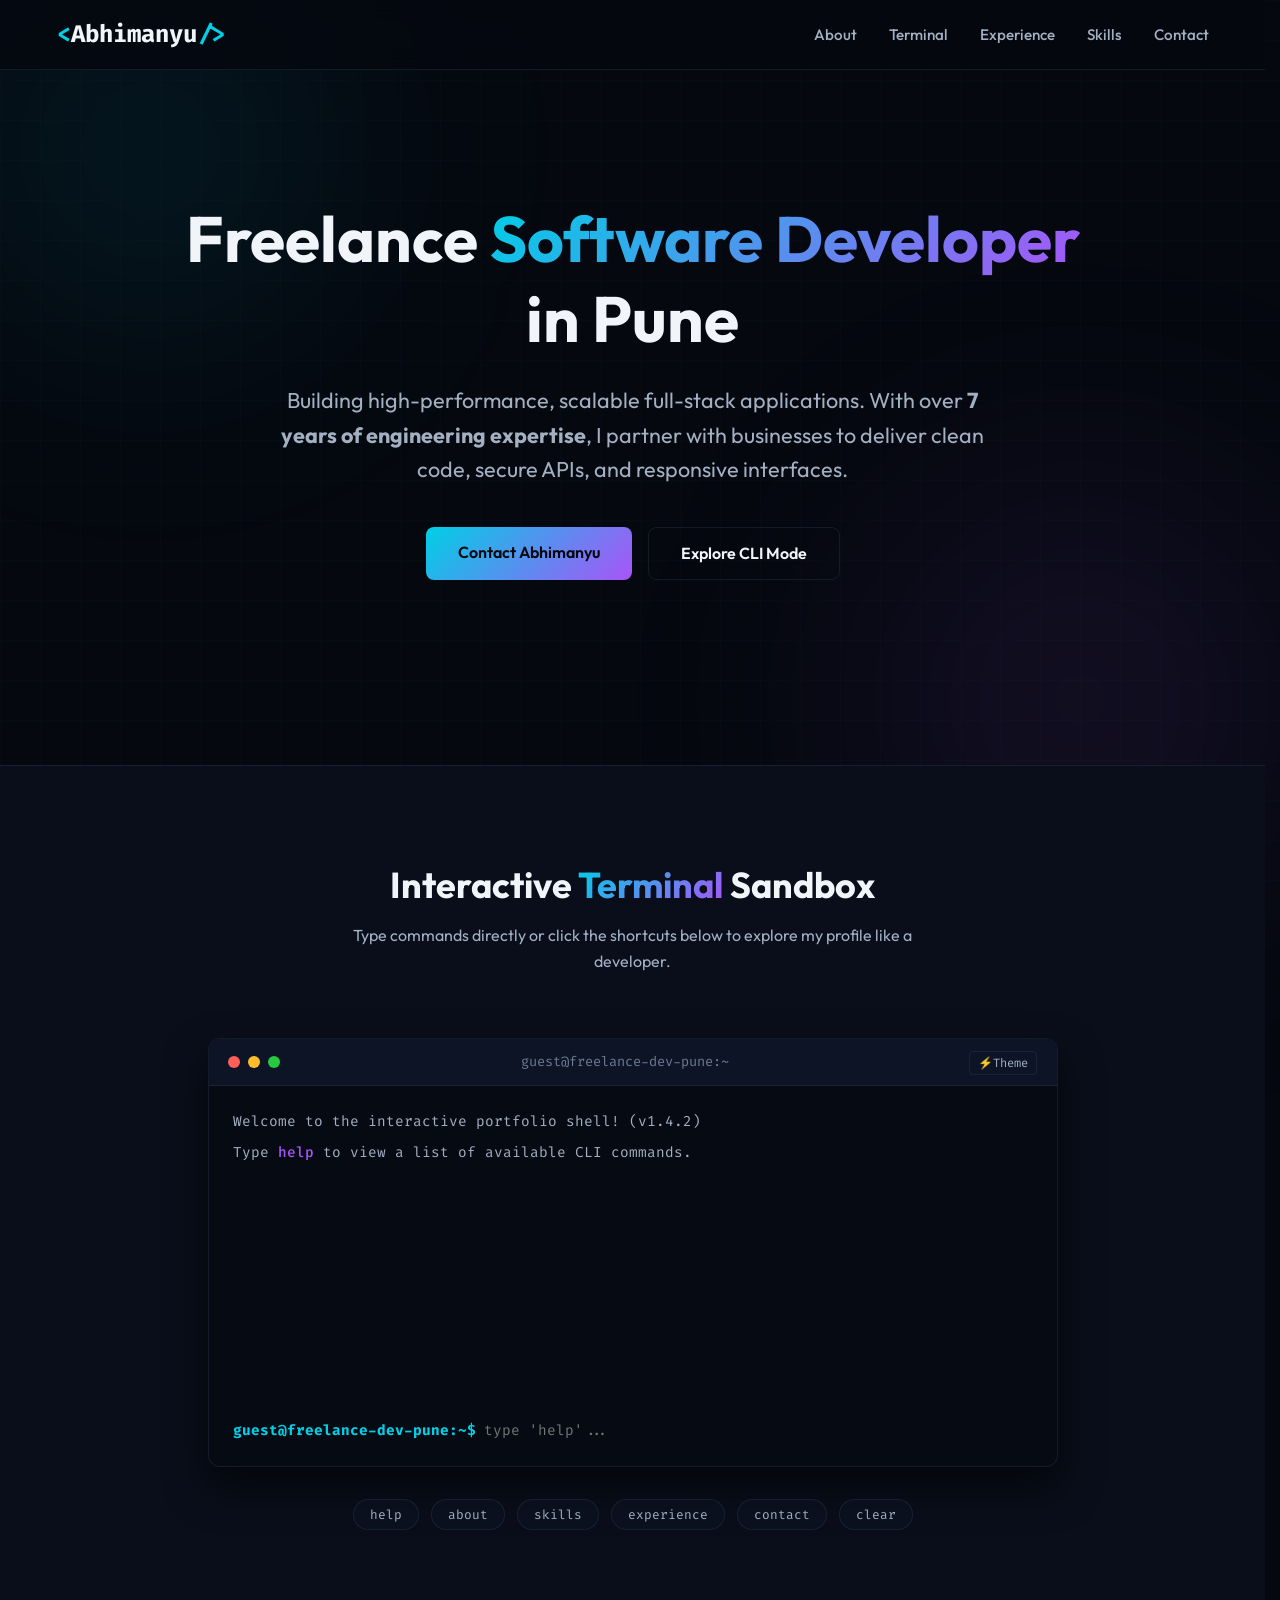
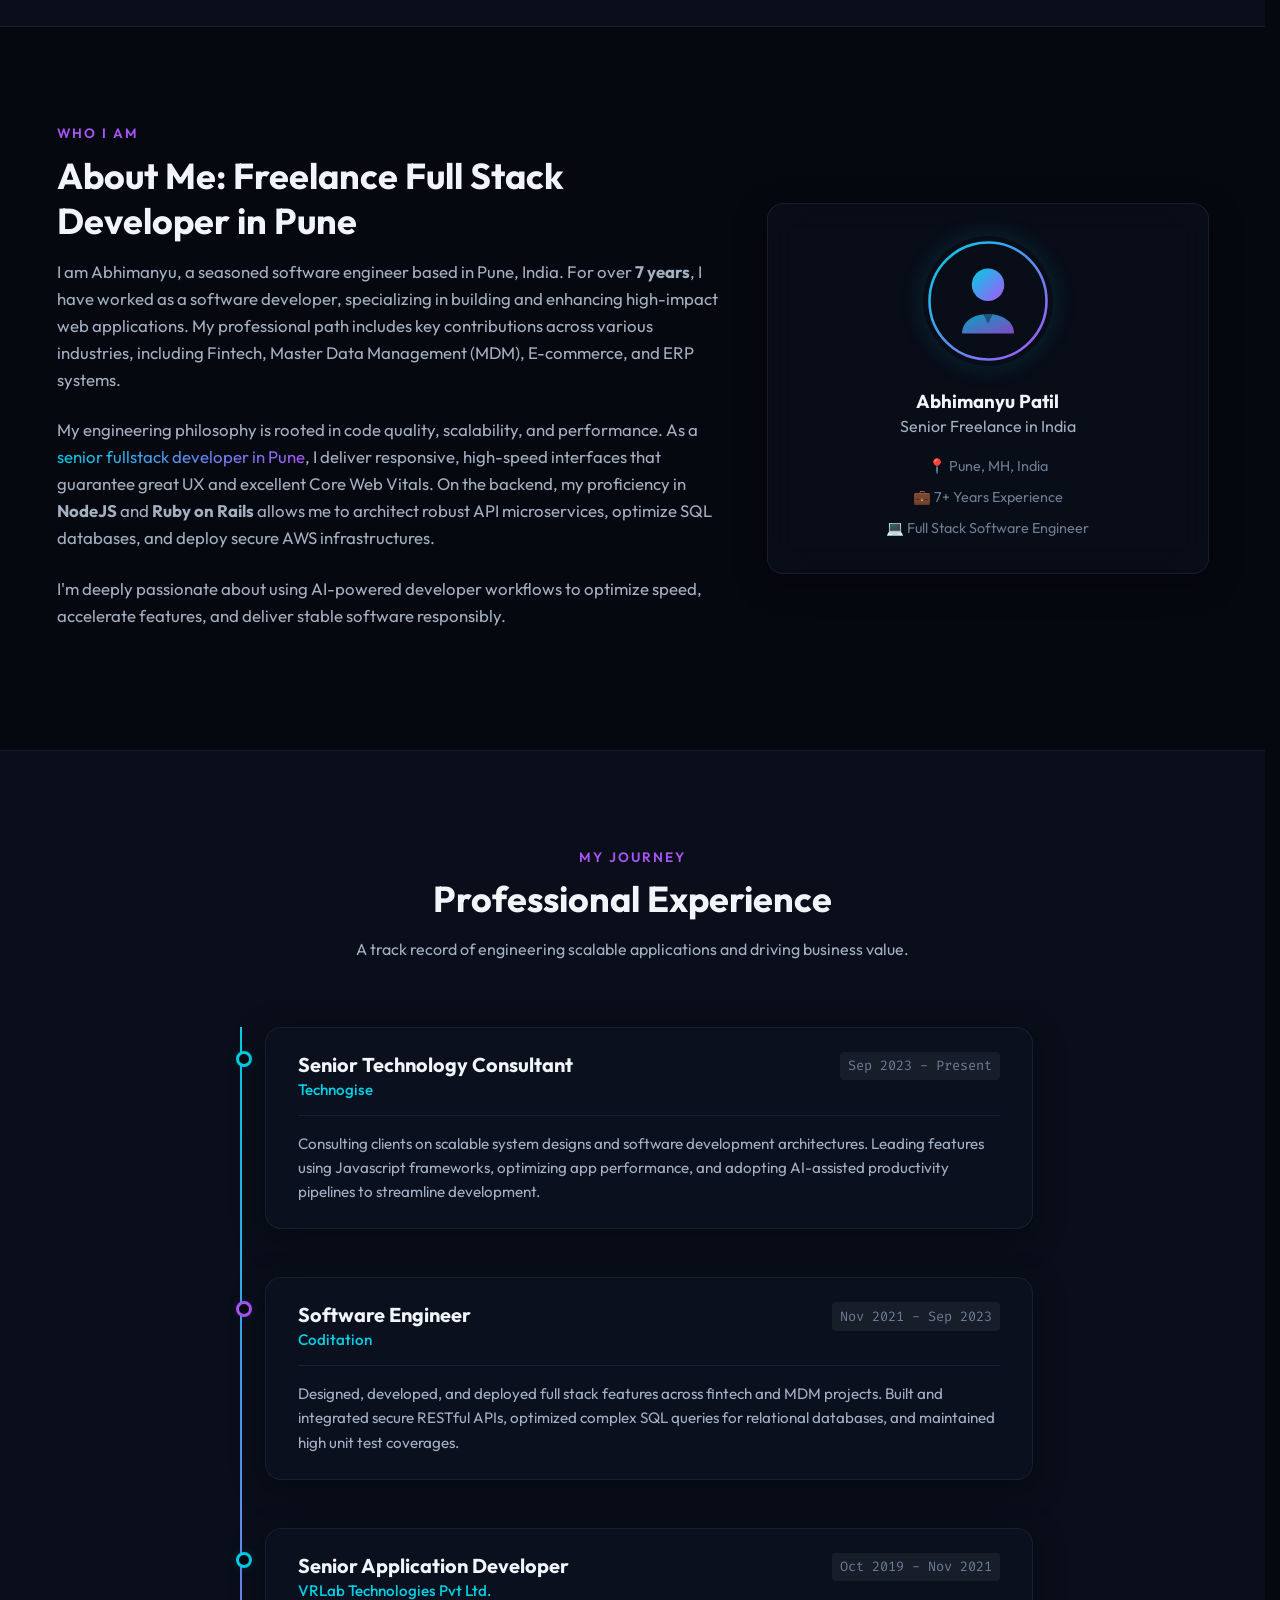
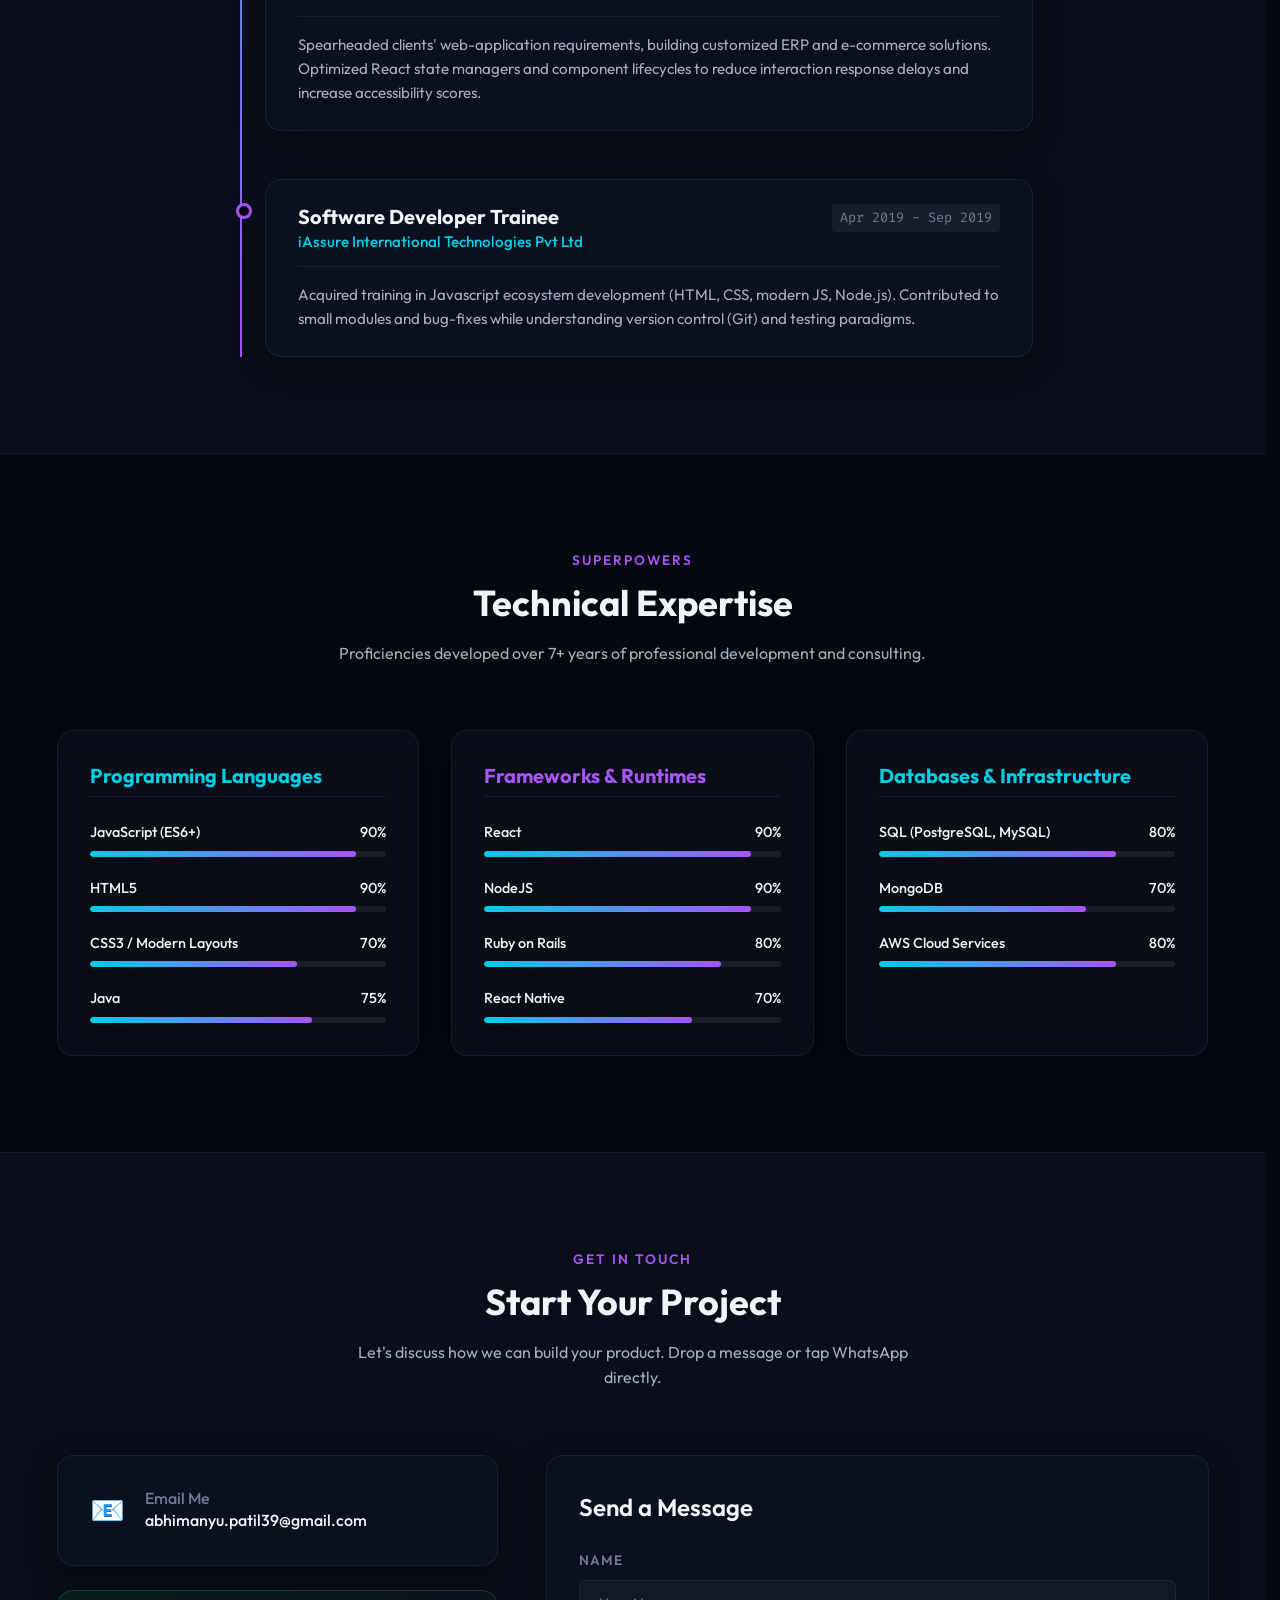
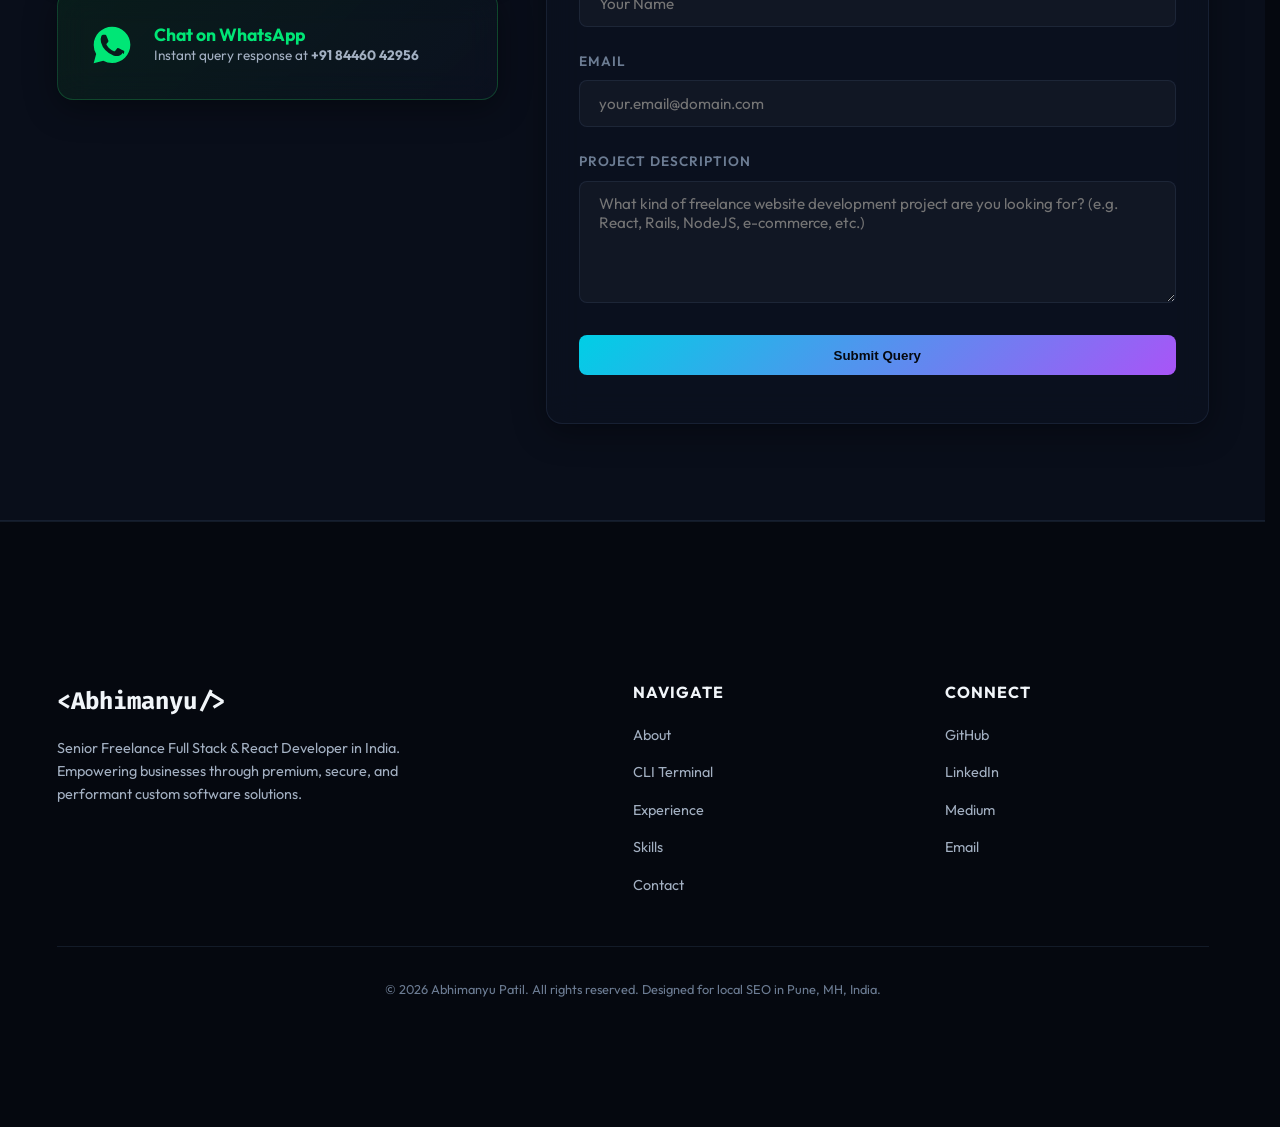
==== index.html @ 4a3d6756 "seo: update homepage title, meta description, and add LocalBusiness schema markup" ====
<!DOCTYPE html>
<html lang="en">
<head>
  <meta charset="UTF-8">
  <meta name="viewport" content="width=device-width, initial-scale=1.0">
  
  <!-- Primary SEO Meta Tags -->
  <title>Freelance Full Stack Developer in Pune | React, Node.js & Ruby on Rails Expert</title>
  <meta name="description" content="Hire an experienced Freelance Full Stack Developer in Pune with 7+ years of expertise in React, Node.js, Ruby on Rails, AWS, and scalable web application development.">
  <meta name="keywords" content="freelance website developer in Pune, freelance full stack developer in pune, freelance react developer in pune, senior freelance in india, web developer pune, react developer india, Abhimanyu Patil">
  <meta name="author" content="Abhimanyu Patil">
  <meta name="robots" content="index, follow">
  <link rel="canonical" href="https://freelance.abhimanyupatil.com">
  
  <!-- Open Graph / Facebook -->
  <meta property="og:type" content="website">
  <meta property="og:url" content="https://freelance.abhimanyupatil.com">
  <meta property="og:title" content="Freelance Full Stack Developer in Pune | React, Node.js & Ruby on Rails Expert">
  <meta property="og:description" content="Hire an experienced Freelance Full Stack Developer in Pune with 7+ years of expertise in React, Node.js, Ruby on Rails, AWS, and scalable web application development.">
  <meta property="og:image" content="https://freelance.abhimanyupatil.com/assets/og-image.jpg">

  <!-- Twitter -->
  <meta property="twitter:card" content="summary_large_image">
  <meta property="twitter:url" content="https://freelance.abhimanyupatil.com">
  <meta property="twitter:title" content="Freelance Full Stack Developer in Pune | React, Node.js & Ruby on Rails Expert">
  <meta property="twitter:description" content="Hire an experienced Freelance Full Stack Developer in Pune with 7+ years of expertise in React, Node.js, Ruby on Rails, AWS, and scalable web application development.">
  <meta property="twitter:image" content="https://freelance.abhimanyupatil.com/assets/og-image.jpg">

  <!-- Favicon -->
  <link rel="icon" type="image/svg+xml" href="data:image/svg+xml,<svg xmlns=%22http://www.w3.org/2000/svg%22 viewBox=%220 0 100 100%22><text y=%22.9em%22 font-size=%2290%22>⚡</text></svg>">
  
  <!-- Google Fonts -->
  <link rel="preconnect" href="https://fonts.googleapis.com">
  <link rel="preconnect" href="https://fonts.gstatic.com" crossorigin>
  <link href="https://fonts.googleapis.com/css2?family=Fira+Code:wght@400;500;700&family=Outfit:wght@300;400;500;600;700;800&display=swap" rel="stylesheet">
  
  <!-- Stylesheet -->
  <link rel="stylesheet" href="index.css">

  <!-- Structured Data / JSON-LD for Local, Person & Professional Service SEO -->
  <script type="application/ld+json">
  {
    "@context": "https://schema.org",
    "@graph": [
      {
        "@type": ["LocalBusiness", "ProfessionalService"],
        "@id": "https://freelance.abhimanyupatil.com/#service",
        "name": "Abhimanyu Patil - Freelance Full Stack Developer in Pune",
        "url": "https://freelance.abhimanyupatil.com",
        "logo": "https://freelance.abhimanyupatil.com/assets/logo.png",
        "image": "https://freelance.abhimanyupatil.com/assets/og-image.jpg",
        "description": "Hire an experienced Freelance Full Stack Developer in Pune with 7+ years of expertise in React, Node.js, Ruby on Rails, AWS, and scalable web application development.",
        "telephone": "+91 8446161390",
        "email": "abhimanyu.patil39@gmail.com",
        "priceRange": "$$",
        "address": {
          "@type": "PostalAddress",
          "streetAddress": "Koregaon Park",
          "addressLocality": "Pune",
          "addressRegion": "Maharashtra",
          "postalCode": "411001",
          "addressCountry": "IN"
        },
        "geo": {
          "@type": "GeoCoordinates",
          "latitude": "18.5362",
          "longitude": "73.8940"
        },
        "areaServed": [
          {
            "@type": "AdministrativeArea",
            "name": "Pune"
          },
          {
            "@type": "Country",
            "name": "India"
          }
        ],
        "knowsAbout": [
          "React Developer",
          "Full Stack Web Development",
          "Ruby on Rails Development",
          "NodeJS Development",
          "Javascript Programming",
          "AWS Cloud Infrastructure"
        ]
      },
      {
        "@type": "Person",
        "@id": "https://freelance.abhimanyupatil.com/#person",
        "name": "Abhimanyu Patil",
        "jobTitle": "Senior Freelance Full Stack Developer",
        "worksFor": {
          "@type": "Organization",
          "name": "Freelance"
        },
        "alumniOf": {
          "@type": "EducationalOrganization",
          "name": "Pune University"
        },
        "sameAs": [
          "https://github.com/abhimanyuPatil/",
          "https://www.linkedin.com/in/abhimanyu-patil91/"
        ]
      }
    ]
  }
  </script>
</head>
<body>
  <!-- Ambient background glow effects -->
  <div class="ambient-glow glow-1"></div>
  <div class="ambient-glow glow-2"></div>
  <div class="grid-overlay"></div>

  <!-- Navigation Bar -->
  <header class="navbar">
    <div class="navbar-container">
      <a href="#hero" class="logo">
        <span class="logo-bracket">&lt;</span>Abhimanyu<span class="logo-bracket">/&gt;</span>
      </a>
      <nav>
        <ul class="nav-links">
          <li><a href="#about">About</a></li>
          <li><a href="#terminal-section">Terminal</a></li>
          <li><a href="#experience">Experience</a></li>
          <li><a href="#skills">Skills</a></li>
          <li><a href="#contact">Contact</a></li>
        </ul>
      </nav>
      <!-- Mobile menu trigger -->
      <button class="mobile-menu-btn" id="mobile-menu-toggle" aria-label="Toggle Menu" aria-expanded="false">
        <span class="bar"></span>
        <span class="bar"></span>
        <span class="bar"></span>
      </button>
    </div>
  </header>

  <!-- Mobile Menu Overlay -->
  <div id="nav-menu" class="mobile-nav">
    <button class="mobile-nav-close" id="mobile-menu-close" aria-label="Close Menu">&times;</button>
    <ul class="mobile-nav-links">
      <li><a href="#about">About</a></li>
      <li><a href="#terminal-section">Terminal</a></li>
      <li><a href="#experience">Experience</a></li>
      <li><a href="#skills">Skills</a></li>
      <li><a href="#contact">Contact</a></li>
    </ul>
  </div>

  <main>
    <!-- Hero Section -->
    <section id="hero" class="hero-section">
      <div class="section-container">
        <div class="hero-badge visually-hidden">Available for Remote & Local Contracts</div>
        <h1 class="hero-title">
          Freelance <span class="highlight">Software Developer</span> in Pune
        </h1>
        <p class="hero-subtitle">
          Building high-performance, scalable full-stack applications. With over <strong>7 years of engineering expertise</strong>, I partner with businesses to deliver clean code, secure APIs, and responsive interfaces.
        </p>
        <div class="hero-actions">
          <a href="#contact" class="btn btn-primary">Contact Abhimanyu</a>
          <a href="#terminal-section" class="btn btn-secondary">Explore CLI Mode</a>
        </div>
        
        <!-- Keyword tags for SEO indexing -->
        <div class="seo-tags-list visually-hidden">
          <span class="seo-tag-item">Freelance Full Stack Developer in Pune</span>
          <span class="seo-tag-item">Freelance React Developer in Pune</span>
          <span class="seo-tag-item">Senior Freelance in India</span>
        </div>
      </div>
    </section>

    <!-- Interactive Terminal Showcase Section -->
    <section id="terminal-section" class="terminal-section">
      <div class="section-container">
        <div class="section-header">
          <h2 class="section-title">Interactive <span class="highlight">Terminal</span> Sandbox</h2>
          <p class="section-subtitle">Type commands directly or click the shortcuts below to explore my profile like a developer.</p>
        </div>
        
        <!-- Terminal Window -->
        <div class="terminal-window" id="terminal-window">
          <div class="terminal-titlebar">
            <div class="terminal-dots">
              <span class="dot red"></span>
              <span class="dot yellow"></span>
              <span class="dot green"></span>
            </div>
            <div class="terminal-title">guest@freelance-dev-pune:~</div>
            <div class="terminal-actions">
              <button id="terminal-theme-toggle" class="terminal-action-btn" title="Toggle Colors" aria-label="Change Terminal Theme">⚡Theme</button>
            </div>
          </div>
          <div class="terminal-body" id="terminal-body">
            <div class="terminal-line">Welcome to the interactive portfolio shell! (v1.4.2)</div>
            <div class="terminal-line">Type <span class="terminal-highlight">help</span> to view a list of available CLI commands.</div>
            <div class="terminal-line">&nbsp;</div>
            <div class="terminal-output-area" id="terminal-output">
              <!-- Appended lines go here -->
            </div>
            <div class="terminal-prompt-line">
              <span class="terminal-prompt">guest@freelance-dev-pune:~$</span>
              <input type="text" id="terminal-input" autocomplete="off" autofocus aria-label="Terminal Input" placeholder="type 'help'...">
            </div>
          </div>
        </div>
        
        <!-- Terminal Quick Action Chips -->
        <div class="terminal-chips">
          <button class="chip" data-cmd="help">help</button>
          <button class="chip" data-cmd="about">about</button>
          <button class="chip" data-cmd="skills">skills</button>
          <button class="chip" data-cmd="experience">experience</button>
          <button class="chip" data-cmd="contact">contact</button>
          <button class="chip" data-cmd="clear">clear</button>
        </div>
      </div>
    </section>

    <!-- About Me Section -->
    <section id="about" class="about-section">
      <div class="section-container grid-2">
        <div class="about-content">
          <div class="section-badge">Who I Am</div>
          <h2 class="section-title">About Me: Freelance Full Stack Developer in Pune</h2>
          <p class="about-text">
            I am Abhimanyu, a seasoned software engineer based in Pune, India. For over <strong>7 years</strong>, I have worked as a software developer, specializing in building and enhancing high-impact web applications. My professional path includes key contributions across various industries, including Fintech, Master Data Management (MDM), E-commerce, and ERP systems.
          </p>
          <p class="about-text">
            My engineering philosophy is rooted in code quality, scalability, and performance. As a <span class="highlight">senior fullstack developer in Pune</span>, I deliver responsive, high-speed interfaces that guarantee great UX and excellent Core Web Vitals. On the backend, my proficiency in <strong>NodeJS</strong> and <strong>Ruby on Rails</strong> allows me to architect robust API microservices, optimize SQL databases, and deploy secure AWS infrastructures.
          </p>
          <p class="about-text">
            I'm deeply passionate about using AI-powered developer workflows to optimize speed, accelerate features, and deliver stable software responsibly.
          </p>
        </div>
        
        <div class="about-visual">
          <div class="glass-card profile-card">
            <div class="profile-avatar-container">
              <!-- Styled Vector Profile Design -->
              <svg class="profile-avatar" viewBox="0 0 200 200" xmlns="http://www.w3.org/2000/svg">
                <defs>
                  <linearGradient id="grad1" x1="0%" y1="0%" x2="100%" y2="100%">
                    <stop offset="0%" style="stop-color:var(--neon-cyan);stop-opacity:1" />
                    <stop offset="100%" style="stop-color:var(--neon-purple);stop-opacity:1" />
                  </linearGradient>
                </defs>
                <circle cx="100" cy="100" r="90" fill="none" stroke="url(#grad1)" stroke-width="4" />
                <path d="M60,150 C60,110 140,110 140,150" fill="url(#grad1)" opacity="0.8" />
                <circle cx="100" cy="75" r="25" fill="url(#grad1)" />
                <path d="M90,115 L110,115 L100,135 Z" fill="var(--bg-card)" />
              </svg>
            </div>
            <div class="profile-details">
              <h3>Abhimanyu Patil</h3>
              <p class="profile-tag">Senior Freelance in India</p>
              <div class="profile-meta">
                <span class="meta-item">📍 Pune, MH, India</span>
                <span class="meta-item">💼 7+ Years Experience</span>
                <span class="meta-item">💻 Full Stack Software Engineer</span>
              </div>
            </div>
          </div>
        </div>
      </div>
    </section>

    <!-- Work Experience Section -->
    <section id="experience" class="experience-section">
      <div class="section-container">
        <div class="section-header">
          <div class="section-badge">My Journey</div>
          <h2 class="section-title">Professional Experience</h2>
          <p class="section-subtitle">A track record of engineering scalable applications and driving business value.</p>
        </div>

        <div class="timeline">
          <!-- Timeline Item 1 -->
          <div class="timeline-item">
            <div class="timeline-dot"></div>
            <div class="glass-card timeline-card">
              <div class="timeline-header">
                <div>
                  <h3 class="timeline-role">Senior Technology Consultant</h3>
                  <span class="timeline-company">Technogise</span>
                </div>
                <span class="timeline-duration">Sep 2023 - Present</span>
              </div>
              <p class="timeline-desc">
                Consulting clients on scalable system designs and software development architectures. Leading features using Javascript frameworks, optimizing app performance, and adopting AI-assisted productivity pipelines to streamline development.
              </p>
            </div>
          </div>

          <!-- Timeline Item 2 -->
          <div class="timeline-item">
            <div class="timeline-dot"></div>
            <div class="glass-card timeline-card">
              <div class="timeline-header">
                <div>
                  <h3 class="timeline-role">Software Engineer</h3>
                  <span class="timeline-company">Coditation</span>
                </div>
                <span class="timeline-duration">Nov 2021 - Sep 2023</span>
              </div>
              <p class="timeline-desc">
                Designed, developed, and deployed full stack features across fintech and MDM projects. Built and integrated secure RESTful APIs, optimized complex SQL queries for relational databases, and maintained high unit test coverages.
              </p>
            </div>
          </div>

          <!-- Timeline Item 3 -->
          <div class="timeline-item">
            <div class="timeline-dot"></div>
            <div class="glass-card timeline-card">
              <div class="timeline-header">
                <div>
                  <h3 class="timeline-role">Senior Application Developer</h3>
                  <span class="timeline-company">VRLab Technologies Pvt Ltd.</span>
                </div>
                <span class="timeline-duration">Oct 2019 - Nov 2021</span>
              </div>
              <p class="timeline-desc">
                Spearheaded clients' web-application requirements, building customized ERP and e-commerce solutions. Optimized React state managers and component lifecycles to reduce interaction response delays and increase accessibility scores.
              </p>
            </div>
          </div>

          <!-- Timeline Item 4 -->
          <div class="timeline-item">
            <div class="timeline-dot"></div>
            <div class="glass-card timeline-card">
              <div class="timeline-header">
                <div>
                  <h3 class="timeline-role">Software Developer Trainee</h3>
                  <span class="timeline-company">iAssure International Technologies Pvt Ltd</span>
                </div>
                <span class="timeline-duration">Apr 2019 - Sep 2019</span>
              </div>
              <p class="timeline-desc">
                Acquired training in Javascript ecosystem development (HTML, CSS, modern JS, Node.js). Contributed to small modules and bug-fixes while understanding version control (Git) and testing paradigms.
              </p>
            </div>
          </div>
        </div>
      </div>
    </section>

    <!-- Skills Section -->
    <section id="skills" class="skills-section">
      <div class="section-container">
        <div class="section-header">
          <div class="section-badge">Superpowers</div>
          <h2 class="section-title">Technical Expertise</h2>
          <p class="section-subtitle">Proficiencies developed over 7+ years of professional development and consulting.</p>
        </div>

        <div class="skills-grid">
          <!-- Programming Languages -->
          <div class="glass-card skill-category-card">
            <h3>Programming Languages</h3>
            <ul class="skills-list">
              <li>
                <div class="skill-info">
                  <span class="skill-name">JavaScript (ES6+)</span>
                  <span class="skill-percentage">90%</span>
                </div>
                <div class="skill-progress-bg">
                  <div class="skill-progress-bar" style="--level: 90%;"></div>
                </div>
              </li>
              <li>
                <div class="skill-info">
                  <span class="skill-name">HTML5</span>
                  <span class="skill-percentage">90%</span>
                </div>
                <div class="skill-progress-bg">
                  <div class="skill-progress-bar" style="--level: 90%;"></div>
                </div>
              </li>
              <li>
                <div class="skill-info">
                  <span class="skill-name">CSS3 / Modern Layouts</span>
                  <span class="skill-percentage">70%</span>
                </div>
                <div class="skill-progress-bg">
                  <div class="skill-progress-bar" style="--level: 70%;"></div>
                </div>
              </li>
              <li>
                <div class="skill-info">
                  <span class="skill-name">Java</span>
                  <span class="skill-percentage">75%</span>
                </div>
                <div class="skill-progress-bg">
                  <div class="skill-progress-bar" style="--level: 75%;"></div>
                </div>
              </li>
            </ul>
          </div>

          <!-- Frameworks & Runtimes -->
          <div class="glass-card skill-category-card">
            <h3>Frameworks & Runtimes</h3>
            <ul class="skills-list">
              <li>
                <div class="skill-info">
                  <span class="skill-name">React</span>
                  <span class="skill-percentage">90%</span>
                </div>
                <div class="skill-progress-bg">
                  <div class="skill-progress-bar" style="--level: 90%;"></div>
                </div>
              </li>
              <li>
                <div class="skill-info">
                  <span class="skill-name">NodeJS</span>
                  <span class="skill-percentage">90%</span>
                </div>
                <div class="skill-progress-bg">
                  <div class="skill-progress-bar" style="--level: 90%;"></div>
                </div>
              </li>
              <li>
                <div class="skill-info">
                  <span class="skill-name">Ruby on Rails</span>
                  <span class="skill-percentage">80%</span>
                </div>
                <div class="skill-progress-bg">
                  <div class="skill-progress-bar" style="--level: 80%;"></div>
                </div>
              </li>
              <li>
                <div class="skill-info">
                  <span class="skill-name">React Native</span>
                  <span class="skill-percentage">70%</span>
                </div>
                <div class="skill-progress-bg">
                  <div class="skill-progress-bar" style="--level: 70%;"></div>
                </div>
              </li>
            </ul>
          </div>

          <!-- Databases & Tools -->
          <div class="glass-card skill-category-card">
            <h3>Databases & Infrastructure</h3>
            <ul class="skills-list">
              <li>
                <div class="skill-info">
                  <span class="skill-name">SQL (PostgreSQL, MySQL)</span>
                  <span class="skill-percentage">80%</span>
                </div>
                <div class="skill-progress-bg">
                  <div class="skill-progress-bar" style="--level: 80%;"></div>
                </div>
              </li>
              <li>
                <div class="skill-info">
                  <span class="skill-name">MongoDB</span>
                  <span class="skill-percentage">70%</span>
                </div>
                <div class="skill-progress-bg">
                  <div class="skill-progress-bar" style="--level: 70%;"></div>
                </div>
              </li>
              <li>
                <div class="skill-info">
                  <span class="skill-name">AWS Cloud Services</span>
                  <span class="skill-percentage">80%</span>
                </div>
                <div class="skill-progress-bg">
                  <div class="skill-progress-bar" style="--level: 80%;"></div>
                </div>
              </li>
            </ul>
          </div>
        </div>
      </div>
    </section>

    <!-- Contact Section -->
    <section id="contact" class="contact-section">
      <div class="section-container">
        <div class="section-header">
          <div class="section-badge">Get in Touch</div>
          <h2 class="section-title">Start Your Project</h2>
          <p class="section-subtitle">Let's discuss how we can build your product. Drop a message or tap WhatsApp directly.</p>
        </div>

        <div class="contact-grid">
          <!-- Contact Options -->
          <div class="contact-info-panel">
            <div class="glass-card info-card">
              <div class="info-icon">📧</div>
              <div class="info-content">
                <h4>Email Me</h4>
                <p><a href="mailto:abhimanyu.patil39@gmail.com" class="contact-link">abhimanyu.patil39@gmail.com</a></p>
              </div>
            </div>


            <!-- WhatsApp Direct Action Card -->
            <a href="https://wa.me/918446042956?text=Hi%20Abhimanyu,%20I%20saw%20your%20portfolio%20and%20would%20like%20to%20discuss%20a%20web%20development%20project." 
               target="_blank" rel="noopener noreferrer" class="glass-card whatsapp-card-link">
              <div class="whatsapp-card-content">
                <div class="whatsapp-icon-wrapper">
                  <svg class="whatsapp-logo" viewBox="0 0 24 24" xmlns="http://www.w3.org/2000/svg">
                    <path d="M12.012 2c-5.506 0-9.989 4.478-9.99 9.984a9.96 9.96 0 0 0 1.333 4.982L2 22l5.233-1.371a9.936 9.936 0 0 0 4.779 1.229h.004c5.505 0 9.989-4.478 9.99-9.985A9.982 9.982 0 0 0 12.012 2zm5.835 14.165c-.32.902-1.854 1.765-2.54 1.84-.617.068-1.42.115-2.28-.168a11.144 11.144 0 0 1-4.708-3.09 10.373 10.373 0 0 1-2.285-4.148 4.792 4.792 0 0 1 .184-3.558c.37-.502.825-.596 1.096-.596.27 0 .54.002.776.012.247.012.576-.096.903.685.337.8.91 2.22.99 2.378.077.158.128.34.02.553-.108.213-.162.34-.324.529-.162.188-.34.42-.486.564-.162.16-.33.334-.142.66.188.32.836 1.38 1.796 2.235.96.856 1.769 1.122 2.106 1.29.337.168.536.138.736-.093.2-.23.864-1.008 1.098-1.354.237-.347.473-.289.794-.17.32.118 2.03.957 2.38 1.13.35.172.583.256.669.403.086.147.086.847-.234 1.748z" fill="#00E676" />
                  </svg>
                </div>
                <div class="whatsapp-text">
                  <h4>Chat on WhatsApp</h4>
                  <p>Instant query response at <strong>+91 84460 42956</strong></p>
                </div>
              </div>
            </a>
          </div>

          <!-- Contact Form -->
          <div class="glass-card contact-form-wrapper">
            <form id="portfolio-contact-form" action="#" method="POST">
              <fieldset>
                <legend>Send a Message</legend>
                
                <div class="form-group">
                  <label for="form-name">Name</label>
                  <input type="text" id="form-name" name="name" required placeholder="Your Name" autocomplete="name">
                </div>

                <div class="form-group">
                  <label for="form-email">Email</label>
                  <input type="email" id="form-email" name="email" required placeholder="your.email@domain.com" autocomplete="email">
                </div>

                <div class="form-group">
                  <label for="form-message">Project Description</label>
                  <textarea id="form-message" name="message" rows="5" required placeholder="What kind of freelance website development project are you looking for? (e.g. React, Rails, NodeJS, e-commerce, etc.)"></textarea>
                </div>

                <button type="submit" class="btn btn-primary btn-full">Submit Query</button>
                <div class="form-status" id="form-status" role="status"></div>
              </fieldset>
            </form>
          </div>
        </div>
      </div>
    </section>
  </main>

  <!-- Footer -->
  <footer class="footer">
    <div class="section-container">
      <div class="footer-grid">
        <div class="footer-brand">
          <span class="logo">&lt;Abhimanyu/&gt;</span>
          <p>Senior Freelance Full Stack & React Developer in India. Empowering businesses through premium, secure, and performant custom software solutions.</p>
        </div>
        <div class="footer-links">
          <h4>Navigate</h4>
          <ul>
            <li><a href="#about">About</a></li>
            <li><a href="#terminal-section">CLI Terminal</a></li>
            <li><a href="#experience">Experience</a></li>
            <li><a href="#skills">Skills</a></li>
            <li><a href="#contact">Contact</a></li>
          </ul>
        </div>
        <div class="footer-socials">
          <h4>Connect</h4>
          <ul>
            <li><a href="https://github.com/abhimanyuPatil/" target="_blank" rel="noopener noreferrer">GitHub</a></li>
            <li><a href="https://www.linkedin.com/in/abhimanyu-patil91/" target="_blank" rel="noopener noreferrer">LinkedIn</a></li>
            <li><a href="https://medium.com/@abhimanyu.patil" target="_blank" rel="noopener noreferrer">Medium</a></li>
            <li><a href="mailto:abhimanyu.patil39@gmail.com">Email</a></li>
          </ul>
        </div>
      </div>
      <div class="footer-bottom">
        <p>&copy; 2026 Abhimanyu Patil. All rights reserved. Designed for local SEO in Pune, MH, India.</p>
      </div>
    </div>
  </footer>

  <!-- Script file -->
  <script src="app.js"></script>
</body>
</html>
---- index.css ----
/* Core Design System & Theme Custom Properties */
:root {
  /* HSL Tailored Color Palette */
  --bg-dark: hsl(222, 47%, 4%);
  --bg-deep: hsl(222, 47%, 7%);
  --bg-card: hsla(223, 47%, 10%, 0.45);
  --bg-terminal: hsl(222, 50%, 5%);
  
  --text-primary: hsl(210, 40%, 96%);
  --text-secondary: hsl(215, 20%, 70%);
  --text-muted: hsl(215, 15%, 50%);
  
  --neon-cyan: hsl(186, 100%, 45%);
  --neon-cyan-glow: hsla(186, 100%, 45%, 0.15);
  --neon-purple: hsl(271, 91%, 65%);
  --neon-purple-glow: hsla(271, 91%, 65%, 0.15);
  
  --border-color: hsla(217, 30%, 30%, 0.3);
  --border-glow: hsla(186, 100%, 45%, 0.1);
  --border-hover: hsla(271, 91%, 65%, 0.3);

  /* Fonts */
  --font-sans: 'Outfit', -apple-system, BlinkMacSystemFont, "Segoe UI", Roboto, Helvetica, Arial, sans-serif;
  --font-mono: 'Fira Code', 'Courier New', Courier, monospace;
}

/* Theme Variant 1: Hacker Green */
[data-terminal-theme="hacker"] {
  --neon-cyan: hsl(120, 100%, 50%);
  --neon-cyan-glow: hsla(120, 100%, 50%, 0.15);
  --neon-purple: hsl(120, 80%, 60%);
  --neon-purple-glow: hsla(120, 80%, 60%, 0.15);
  --border-glow: hsla(120, 100%, 50%, 0.1);
  --border-hover: hsla(120, 100%, 50%, 0.4);
}

/* Theme Variant 2: Vaporwave / Cyberpunk */
[data-terminal-theme="cyberpunk"] {
  --neon-cyan: hsl(328, 100%, 54%);
  --neon-cyan-glow: hsla(328, 100%, 54%, 0.15);
  --neon-purple: hsl(180, 100%, 50%);
  --neon-purple-glow: hsla(180, 100%, 50%, 0.15);
  --border-glow: hsla(328, 100%, 54%, 0.15);
  --border-hover: hsla(180, 100%, 50%, 0.4);
}

/* Base Reset & Layout Stability */
*, *::before, *::after {
  box-sizing: border-box;
  margin: 0;
  padding: 0;
}

html {
  scroll-behavior: smooth;
  font-family: var(--font-sans);
  background-color: var(--bg-dark);
  color: var(--text-primary);
  scrollbar-gutter: stable; /* Prevent layout shift when scrollbars toggle */
}

body {
  min-block-size: 100dvb;
  overflow-x: hidden;
  position: relative;
  line-height: 1.6;
}

/* Ambient Background Animations */
.ambient-glow {
  position: fixed;
  border-radius: 50%;
  filter: blur(120px);
  z-index: -2;
  pointer-events: none;
}

.glow-1 {
  inline-size: 500px;
  block-size: 500px;
  background: radial-gradient(circle, var(--neon-cyan-glow) 0%, transparent 70%);
  top: -100px;
  left: -100px;
  animation: pulse-glow 10s infinite alternate ease-in-out;
}

.glow-2 {
  inline-size: 600px;
  block-size: 600px;
  background: radial-gradient(circle, var(--neon-purple-glow) 0%, transparent 70%);
  bottom: -100px;
  right: -100px;
  animation: pulse-glow 12s infinite alternate-reverse ease-in-out;
}

@keyframes pulse-glow {
  0% { transform: scale(1) translate(0, 0); opacity: 0.8; }
  100% { transform: scale(1.2) translate(50px, 30px); opacity: 1; }
}

.grid-overlay {
  position: fixed;
  inset: 0;
  background-image: 
    linear-gradient(to right, hsla(217, 30%, 30%, 0.05) 1px, transparent 1px),
    linear-gradient(to bottom, hsla(217, 30%, 30%, 0.05) 1px, transparent 1px);
  background-size: 40px 40px;
  z-index: -1;
  pointer-events: none;
}

/* Typography Utilities */
h1, h2, h3, h4 {
  font-weight: 700;
  line-height: 1.25;
  color: var(--text-primary);
}

p {
  color: var(--text-secondary);
}

.highlight {
  background: linear-gradient(135deg, var(--neon-cyan), var(--neon-purple));
  -webkit-background-clip: text;
  -webkit-text-fill-color: transparent;
  background-clip: text;
}

.visually-hidden {
  position: absolute;
  width: 1px;
  height: 1px;
  padding: 0;
  margin: -1px;
  overflow: hidden;
  clip: rect(0, 0, 0, 0);
  white-space: nowrap;
  border: 0;
}

/* Semantic Layout Containers */
.section-container {
  max-inline-size: 1200px;
  margin-inline: auto;
  padding-inline: 1.5rem;
  padding-block: 6rem;
}

.grid-2 {
  display: grid;
  grid-template-columns: 1fr;
  gap: 3rem;
  align-items: center;
}

@media (min-width: 768px) {
  .grid-2 {
    grid-template-columns: 1.2fr 0.8fr;
  }
}

/* Glassmorphism Styling System */
.glass-card {
  background: var(--bg-card);
  backdrop-filter: blur(16px);
  -webkit-backdrop-filter: blur(16px);
  border: 1px solid var(--border-color);
  border-radius: 16px;
  padding: 2rem;
  box-shadow: 0 8px 32px 0 rgba(0, 0, 0, 0.37);
  transition: border-color 0.3s ease, box-shadow 0.3s ease, transform 0.3s ease;
}

.glass-card:hover {
  border-color: var(--border-hover);
  box-shadow: 0 8px 32px 0 var(--border-glow);
}

/* Navigation Bar Styles */
.navbar {
  position: sticky;
  top: 0;
  inline-size: 100%;
  background: hsla(222, 47%, 4%, 0.8);
  backdrop-filter: blur(12px);
  -webkit-backdrop-filter: blur(12px);
  border-block-end: 1px solid var(--border-color);
  z-index: 100;
  block-size: 70px;
}

.navbar-container {
  max-inline-size: 1200px;
  margin-inline: auto;
  padding-inline: 1.5rem;
  display: flex;
  justify-content: space-between;
  align-items: center;
  block-size: 100%;
}

.logo {
  font-size: 1.5rem;
  font-weight: 700;
  text-decoration: none;
  color: var(--text-primary);
  font-family: var(--font-mono);
  display: flex;
  align-items: center;
}

.logo-bracket {
  color: var(--neon-cyan);
}

.nav-links {
  display: none;
  list-style: none;
  gap: 2rem;
}

.nav-links a {
  text-decoration: none;
  color: var(--text-secondary);
  font-size: 0.95rem;
  font-weight: 500;
  transition: color 0.2s ease;
}

.nav-links a:hover {
  color: var(--neon-cyan);
}

/* Navigation Popover Menu for Mobile */
.mobile-menu-btn {
  display: flex;
  flex-direction: column;
  justify-content: space-around;
  inline-size: 24px;
  block-size: 18px;
  background: transparent;
  border: none;
  cursor: pointer;
  z-index: 105;
}

.mobile-menu-btn .bar {
  inline-size: 100%;
  block-size: 2px;
  background-color: var(--text-primary);
  transition: 0.3s;
}

@media (min-width: 768px) {
  .nav-links {
    display: flex;
  }
  .mobile-menu-btn {
    display: none;
  }
}

/* Mobile Popover Style */
.mobile-nav {
  position: fixed;
  inset: 0;
  inline-size: 100dvw;
  block-size: 100dvh;
  background-color: var(--bg-dark);
  border: none;
  padding: 3rem 2rem;
  display: none; /* Hidden by default */
  flex-direction: column;
  align-items: center;
  justify-content: center;
  z-index: 200;
}

.mobile-nav.open {
  display: flex; /* Show when open class is added */
}

.mobile-nav-close {
  position: absolute;
  top: 1.5rem;
  right: 1.5rem;
  font-size: 2.5rem;
  background: transparent;
  border: none;
  color: var(--text-primary);
  cursor: pointer;
}

.mobile-nav-links {
  list-style: none;
  display: flex;
  flex-direction: column;
  align-items: center;
  gap: 2.5rem;
}

.mobile-nav-links a {
  text-decoration: none;
  color: var(--text-primary);
  font-size: 1.8rem;
  font-weight: 600;
}

.mobile-nav-links a:hover {
  color: var(--neon-purple);
}

/* Hero Section Styles */
.hero-section {
  display: grid;
  place-items: center;
  min-block-size: calc(85dvh - 70px);
  text-align: center;
  position: relative;
}

.hero-badge {
  background: var(--neon-cyan-glow);
  border: 1px solid var(--neon-cyan);
  color: var(--neon-cyan);
  padding: 0.4rem 1rem;
  border-radius: 9999px;
  font-size: 0.85rem;
  font-weight: 500;
  display: inline-block;
  margin-block-end: 1.5rem;
  text-shadow: 0 0 10px var(--neon-cyan-glow);
}

.hero-title {
  font-size: clamp(2.5rem, 5vw, 4.5rem);
  margin-block-end: 1.5rem;
  max-inline-size: 900px;
  margin-inline: auto;
}

.hero-subtitle {
  font-size: clamp(1.1rem, 2vw, 1.35rem);
  max-inline-size: 750px;
  margin-inline: auto;
  margin-block-end: 2.5rem;
  color: var(--text-secondary);
}

.hero-actions {
  display: flex;
  gap: 1rem;
  justify-content: center;
  flex-wrap: wrap;
  margin-block-end: 3.5rem;
}

.seo-tags-list {
  display: flex;
  gap: 0.75rem;
  justify-content: center;
  flex-wrap: wrap;
}

.seo-tag-item {
  font-size: 0.75rem;
  color: var(--text-muted);
  border: 1px solid var(--border-color);
  padding: 0.25rem 0.6rem;
  border-radius: 4px;
}

/* Button UI Components */
.btn {
  padding: 0.8rem 2rem;
  border-radius: 8px;
  font-weight: 600;
  text-decoration: none;
  display: inline-block;
  cursor: pointer;
  transition: all 0.3s ease;
}

.btn-primary {
  background: linear-gradient(135deg, var(--neon-cyan), var(--neon-purple));
  color: var(--bg-dark);
  border: none;
}

.btn-primary:hover {
  transform: translateY(-2px);
  box-shadow: 0 0 20px hsla(271, 91%, 65%, 0.4);
}

.btn-secondary {
  background: transparent;
  color: var(--text-primary);
  border: 1px solid var(--border-color);
}

.btn-secondary:hover {
  border-color: var(--neon-cyan);
  background-color: var(--neon-cyan-glow);
}

.btn-full {
  inline-size: 100%;
  text-align: center;
}

/* Section Common Header */
.section-badge {
  text-transform: uppercase;
  color: var(--neon-purple);
  font-size: 0.85rem;
  font-weight: 600;
  letter-spacing: 2px;
  margin-block-end: 0.5rem;
}

.section-header {
  text-align: center;
  margin-block-end: 4rem;
}

.section-title {
  font-size: 2.25rem;
  margin-block-end: 1rem;
}

.section-subtitle {
  color: var(--text-secondary);
  max-inline-size: 600px;
  margin-inline: auto;
}

/* Cyber-Terminal Styles */
.terminal-section {
  background-color: var(--bg-deep);
  border-block: 1px solid var(--border-color);
}

.terminal-window {
  inline-size: 100%;
  max-inline-size: 850px;
  margin-inline: auto;
  background-color: var(--bg-terminal);
  border: 1px solid var(--border-color);
  border-radius: 12px;
  box-shadow: 0 20px 40px rgba(0,0,0,0.6);
  overflow: hidden;
  margin-block-end: 2rem;
}

.terminal-titlebar {
  background-color: hsl(222, 50%, 10%);
  border-block-end: 1px solid var(--border-color);
  padding: 0.6rem 1.2rem;
  display: flex;
  justify-content: space-between;
  align-items: center;
}

.terminal-dots {
  display: flex;
  gap: 0.5rem;
}

.terminal-dots .dot {
  inline-size: 12px;
  block-size: 12px;
  border-radius: 50%;
  display: inline-block;
}

.dot.red { background-color: #ff5f56; }
.dot.yellow { background-color: #ffbd2e; }
.dot.green { background-color: #27c93f; }

.terminal-title {
  font-family: var(--font-mono);
  font-size: 0.85rem;
  color: var(--text-muted);
}

.terminal-action-btn {
  background: transparent;
  border: 1px solid var(--border-color);
  color: var(--text-secondary);
  font-family: var(--font-mono);
  font-size: 0.75rem;
  padding: 0.2rem 0.5rem;
  border-radius: 4px;
  cursor: pointer;
  transition: all 0.2s;
}

.terminal-action-btn:hover {
  border-color: var(--neon-cyan);
  color: var(--neon-cyan);
}

.terminal-body {
  padding: 1.5rem;
  font-family: var(--font-mono);
  font-size: 0.9rem;
  block-size: 380px;
  overflow-y: auto;
  color: var(--text-secondary);
  display: flex;
  flex-direction: column;
}

.terminal-body::-webkit-scrollbar {
  inline-size: 6px;
}
.terminal-body::-webkit-scrollbar-track {
  background: var(--bg-terminal);
}
.terminal-body::-webkit-scrollbar-thumb {
  background: var(--border-color);
  border-radius: 3px;
}

.terminal-line {
  margin-block-end: 0.5rem;
  word-break: break-all;
}

.terminal-prompt {
  color: var(--neon-cyan);
  margin-inline-end: 0.5rem;
  font-weight: bold;
}

.terminal-highlight {
  color: var(--neon-purple);
  font-weight: 500;
}

.terminal-prompt-line {
  display: flex;
  align-items: center;
  margin-block-start: auto; /* Pin input prompt line to bottom of scroll */
}

#terminal-input {
  flex: 1;
  background: transparent;
  border: none;
  color: var(--text-primary);
  font-family: var(--font-mono);
  font-size: 0.9rem;
  outline: none;
  caret-color: var(--neon-cyan);
}

.terminal-chips {
  display: flex;
  gap: 0.75rem;
  justify-content: center;
  flex-wrap: wrap;
}

.chip {
  background-color: var(--bg-card);
  border: 1px solid var(--border-color);
  color: var(--text-secondary);
  font-family: var(--font-mono);
  font-size: 0.8rem;
  padding: 0.4rem 1rem;
  border-radius: 9999px;
  cursor: pointer;
  transition: all 0.2s;
}

.chip:hover {
  border-color: var(--neon-cyan);
  color: var(--neon-cyan);
  transform: scale(1.05);
}

/* About Section Visuals */
.about-section {
  border-block-end: 1px solid var(--border-color);
}

.about-text {
  font-size: 1.05rem;
  margin-block-end: 1.5rem;
}

.profile-card {
  text-align: center;
  display: flex;
  flex-direction: column;
  align-items: center;
  gap: 1.5rem;
}

.profile-avatar-container {
  inline-size: 130px;
  block-size: 130px;
  border-radius: 50%;
  overflow: hidden;
  box-shadow: 0 0 25px var(--neon-cyan-glow);
}

.profile-avatar {
  inline-size: 100%;
  block-size: 100%;
}

.profile-meta {
  display: flex;
  flex-direction: column;
  gap: 0.5rem;
  margin-block-start: 1rem;
  font-size: 0.9rem;
  color: var(--text-muted);
}

/* Work Experience Timeline */
.experience-section {
  background-color: var(--bg-deep);
  border-block-end: 1px solid var(--border-color);
}

.timeline {
  position: relative;
  max-inline-size: 800px;
  margin-inline: auto;
  padding-inline-start: 2rem;
}

.timeline::before {
  content: '';
  position: absolute;
  left: 7px;
  top: 0;
  block-size: 100%;
  inline-size: 2px;
  background: linear-gradient(to bottom, var(--neon-cyan), var(--neon-purple));
}

.timeline-item {
  position: relative;
  margin-block-end: 3rem;
}

.timeline-item:last-child {
  margin-block-end: 0;
}

.timeline-dot {
  position: absolute;
  left: -29px;
  top: 24px;
  inline-size: 16px;
  block-size: 16px;
  border-radius: 50%;
  background-color: var(--bg-dark);
  border: 3px solid var(--neon-cyan);
  box-shadow: 0 0 10px var(--neon-cyan-glow);
}

.timeline-item:nth-child(even) .timeline-dot {
  border-color: var(--neon-purple);
  box-shadow: 0 0 10px var(--neon-purple-glow);
}

.timeline-card {
  padding: 1.5rem 2rem;
}

.timeline-header {
  display: flex;
  justify-content: space-between;
  align-items: flex-start;
  flex-wrap: wrap;
  gap: 0.5rem;
  margin-block-end: 1rem;
  border-block-end: 1px solid var(--border-color);
  padding-block-end: 0.75rem;
}

.timeline-role {
  font-size: 1.25rem;
}

.timeline-company {
  color: var(--neon-cyan);
  font-weight: 500;
  font-size: 0.95rem;
}

.timeline-duration {
  font-family: var(--font-mono);
  font-size: 0.85rem;
  color: var(--text-muted);
  background-color: rgba(255,255,255,0.05);
  padding: 0.2rem 0.5rem;
  border-radius: 4px;
}

.timeline-desc {
  font-size: 0.95rem;
}

/* Skills Expertise Cards */
.skills-section {
  border-block-end: 1px solid var(--border-color);
}

.skills-grid {
  display: grid;
  grid-template-columns: repeat(auto-fit, minmax(320px, 1fr));
  gap: 2rem;
}

.skill-category-card h3 {
  font-size: 1.25rem;
  margin-block-end: 1.5rem;
  border-block-end: 1px solid var(--border-color);
  padding-block-end: 0.5rem;
  color: var(--neon-cyan);
}

.skill-category-card:nth-child(even) h3 {
  color: var(--neon-purple);
}

.skills-list {
  list-style: none;
  display: flex;
  flex-direction: column;
  gap: 1.25rem;
}

.skill-info {
  display: flex;
  justify-content: space-between;
  font-size: 0.9rem;
  font-weight: 500;
  margin-block-end: 0.4rem;
}

.skill-progress-bg {
  inline-size: 100%;
  block-size: 6px;
  background-color: rgba(255,255,255,0.07);
  border-radius: 3px;
  overflow: hidden;
}

.skill-progress-bar {
  block-size: 100%;
  background: linear-gradient(to right, var(--neon-cyan), var(--neon-purple));
  inline-size: var(--level);
  border-radius: 3px;
  box-shadow: 0 0 10px var(--neon-cyan-glow);
}

/* Contact Grid & Form Styles */
.contact-section {
  background-color: var(--bg-deep);
  border-block-end: 1px solid var(--border-color);
}

.contact-grid {
  display: grid;
  grid-template-columns: 1fr;
  gap: 3rem;
}

@media (min-width: 768px) {
  .contact-grid {
    grid-template-columns: 0.8fr 1.2fr;
  }
}

.contact-info-panel {
  display: flex;
  flex-direction: column;
  gap: 1.5rem;
}

.info-card {
  display: flex;
  gap: 1.25rem;
  align-items: center;
}

.info-icon {
  font-size: 1.75rem;
}

.info-content h4 {
  font-size: 1rem;
  color: var(--text-muted);
  font-weight: 500;
}

.contact-link {
  color: var(--text-primary);
  text-decoration: none;
  font-weight: 500;
  transition: color 0.2s;
}

.contact-link:hover {
  color: var(--neon-cyan);
}

/* WhatsApp Direct Button Styling */
.whatsapp-card-link {
  text-decoration: none;
  display: block;
  background: linear-gradient(135deg, hsla(142, 70%, 15%, 0.3), var(--bg-card));
  border-color: hsla(142, 70%, 40%, 0.3);
}

.whatsapp-card-link:hover {
  border-color: #00E676;
  box-shadow: 0 0 15px rgba(0, 230, 118, 0.15);
}

.whatsapp-card-content {
  display: flex;
  align-items: center;
  gap: 1.25rem;
}

.whatsapp-icon-wrapper {
  inline-size: 44px;
  block-size: 44px;
}

.whatsapp-logo {
  inline-size: 100%;
  block-size: 100%;
}

.whatsapp-text h4 {
  color: #00E676;
  font-size: 1.1rem;
}

.whatsapp-text p {
  font-size: 0.85rem;
  color: var(--text-secondary);
}

/* Contact Form controls styling */
.contact-form-wrapper fieldset {
  border: none;
}

.contact-form-wrapper legend {
  font-size: 1.5rem;
  font-weight: 600;
  margin-block-end: 1.5rem;
}

.form-group {
  margin-block-end: 1.5rem;
}

.form-group label {
  display: block;
  font-size: 0.85rem;
  font-weight: 600;
  text-transform: uppercase;
  letter-spacing: 1px;
  color: var(--text-muted);
  margin-block-end: 0.5rem;
}

.form-group input,
.form-group textarea {
  inline-size: 100%;
  background-color: rgba(255,255,255,0.03);
  border: 1px solid var(--border-color);
  border-radius: 8px;
  padding: 0.8rem 1.2rem;
  color: var(--text-primary);
  font-family: var(--font-sans);
  font-size: 0.95rem;
  outline: none;
  transition: all 0.3s;
}

.form-group input:focus,
.form-group textarea:focus {
  border-color: var(--neon-cyan);
  background-color: rgba(255,255,255,0.06);
  box-shadow: 0 0 10px var(--neon-cyan-glow);
}

.form-status {
  margin-block-start: 1rem;
  font-size: 0.9rem;
  font-family: var(--font-mono);
}

.form-status.success {
  color: #27c93f;
}

.form-status.error {
  color: #ff5f56;
}

/* Footer Section */
.footer {
  background-color: var(--bg-dark);
  border-block-start: 1px solid var(--border-color);
  padding-block-start: 4rem;
}

.footer-grid {
  display: grid;
  grid-template-columns: 1fr;
  gap: 3rem;
  margin-block-end: 3rem;
}

@media (min-width: 768px) {
  .footer-grid {
    grid-template-columns: 2fr 1fr 1fr;
  }
}

.footer-brand .logo {
  margin-block-end: 1rem;
}

.footer-brand p {
  font-size: 0.9rem;
  max-inline-size: 400px;
}

.footer-links h4,
.footer-socials h4 {
  font-size: 1rem;
  margin-block-end: 1.2rem;
  color: var(--text-primary);
  text-transform: uppercase;
  letter-spacing: 1px;
}

.footer-links ul,
.footer-socials ul {
  list-style: none;
  display: flex;
  flex-direction: column;
  gap: 0.75rem;
}

.footer-links a,
.footer-socials a {
  text-decoration: none;
  color: var(--text-secondary);
  font-size: 0.9rem;
  transition: color 0.2s;
}

.footer-links a:hover,
.footer-socials a:hover {
  color: var(--neon-cyan);
}

.footer-bottom {
  border-block-start: 1px solid var(--border-color);
  padding-block: 2rem;
  text-align: center;
}

.footer-bottom p {
  font-size: 0.8rem;
  color: var(--text-muted);
}
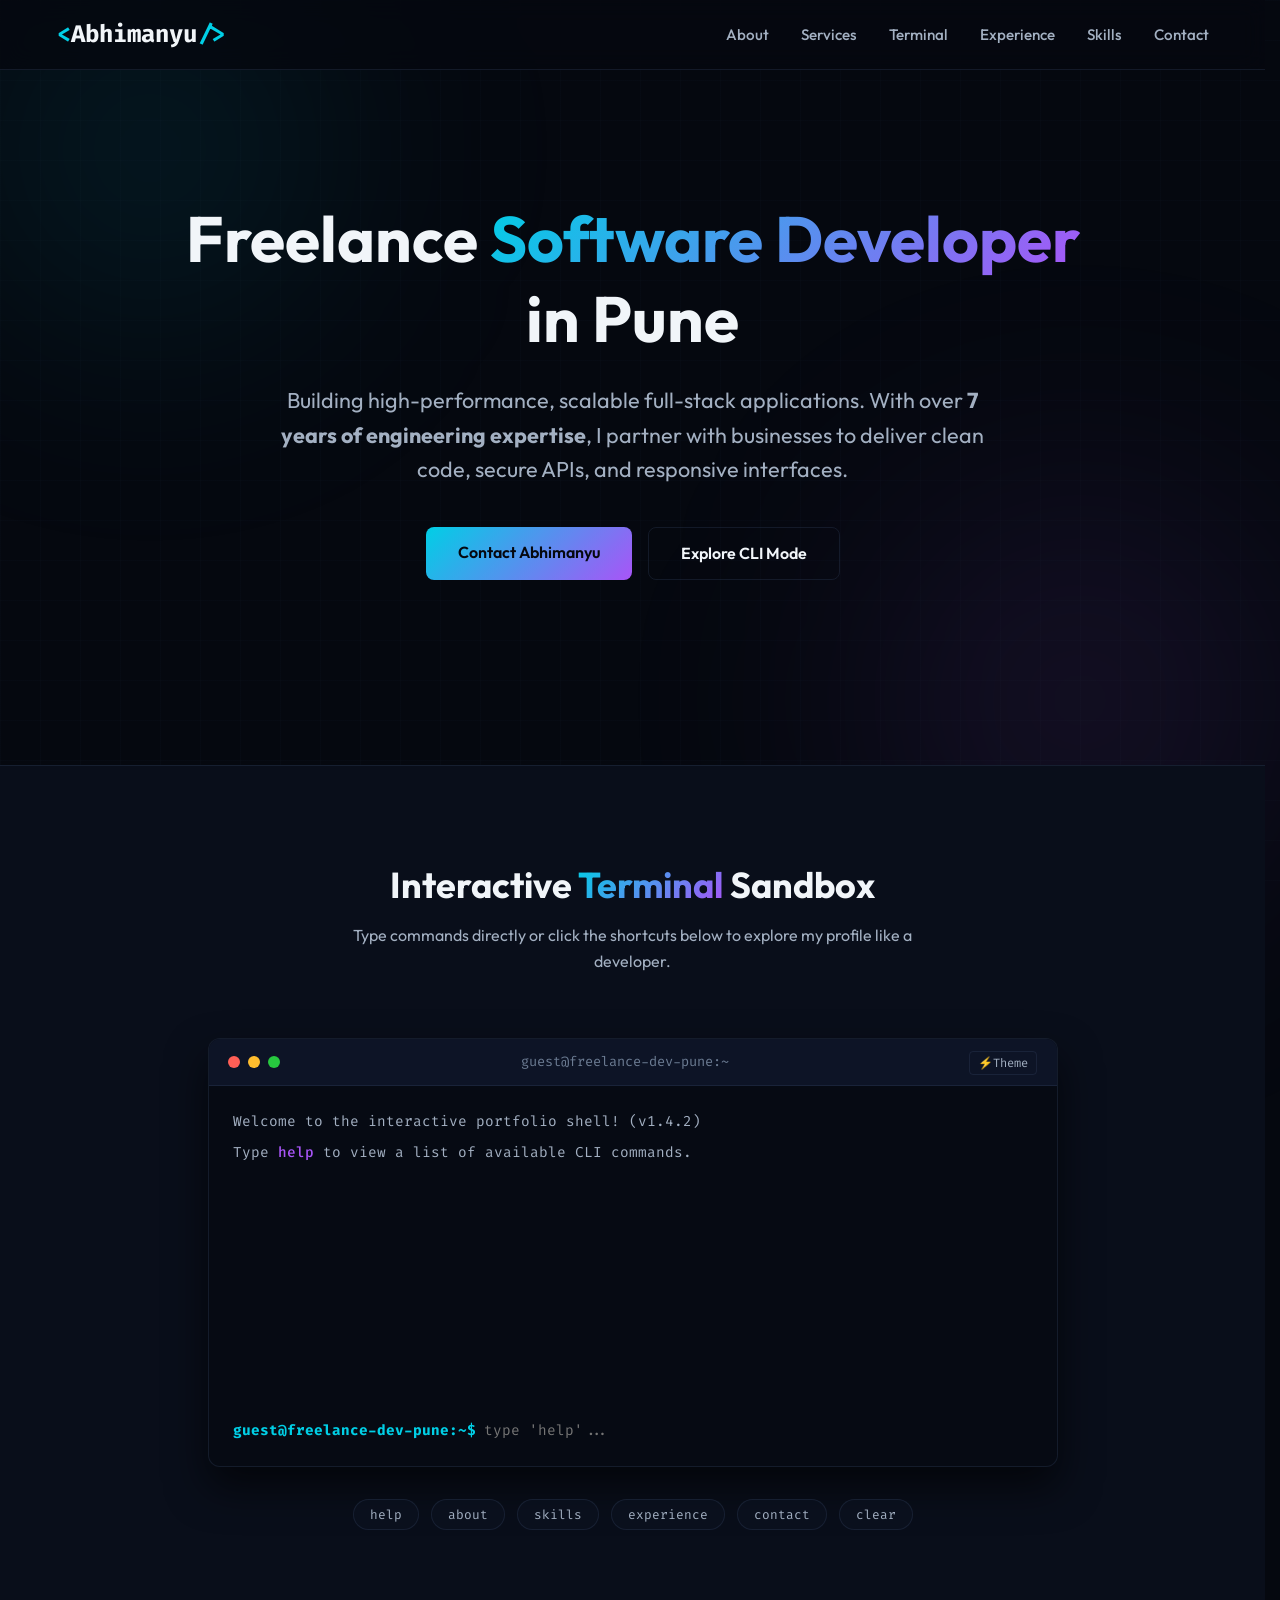
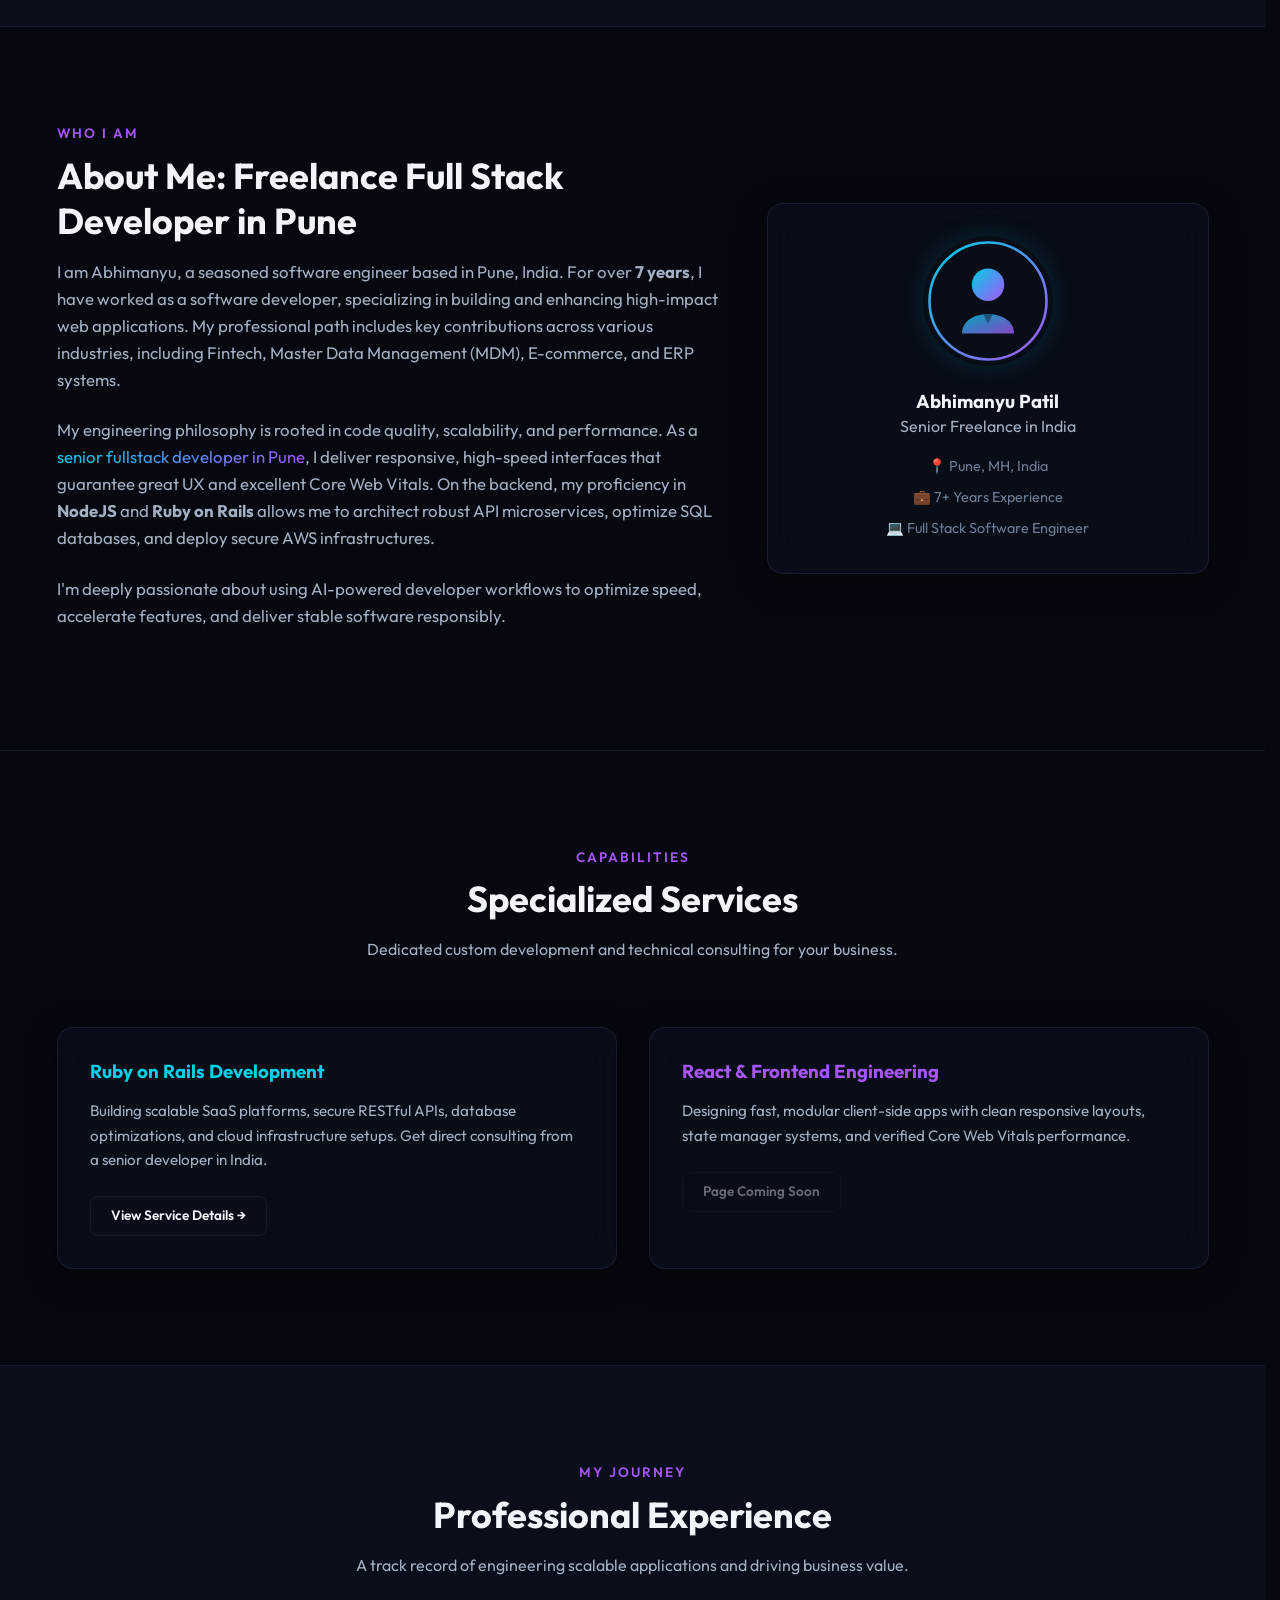
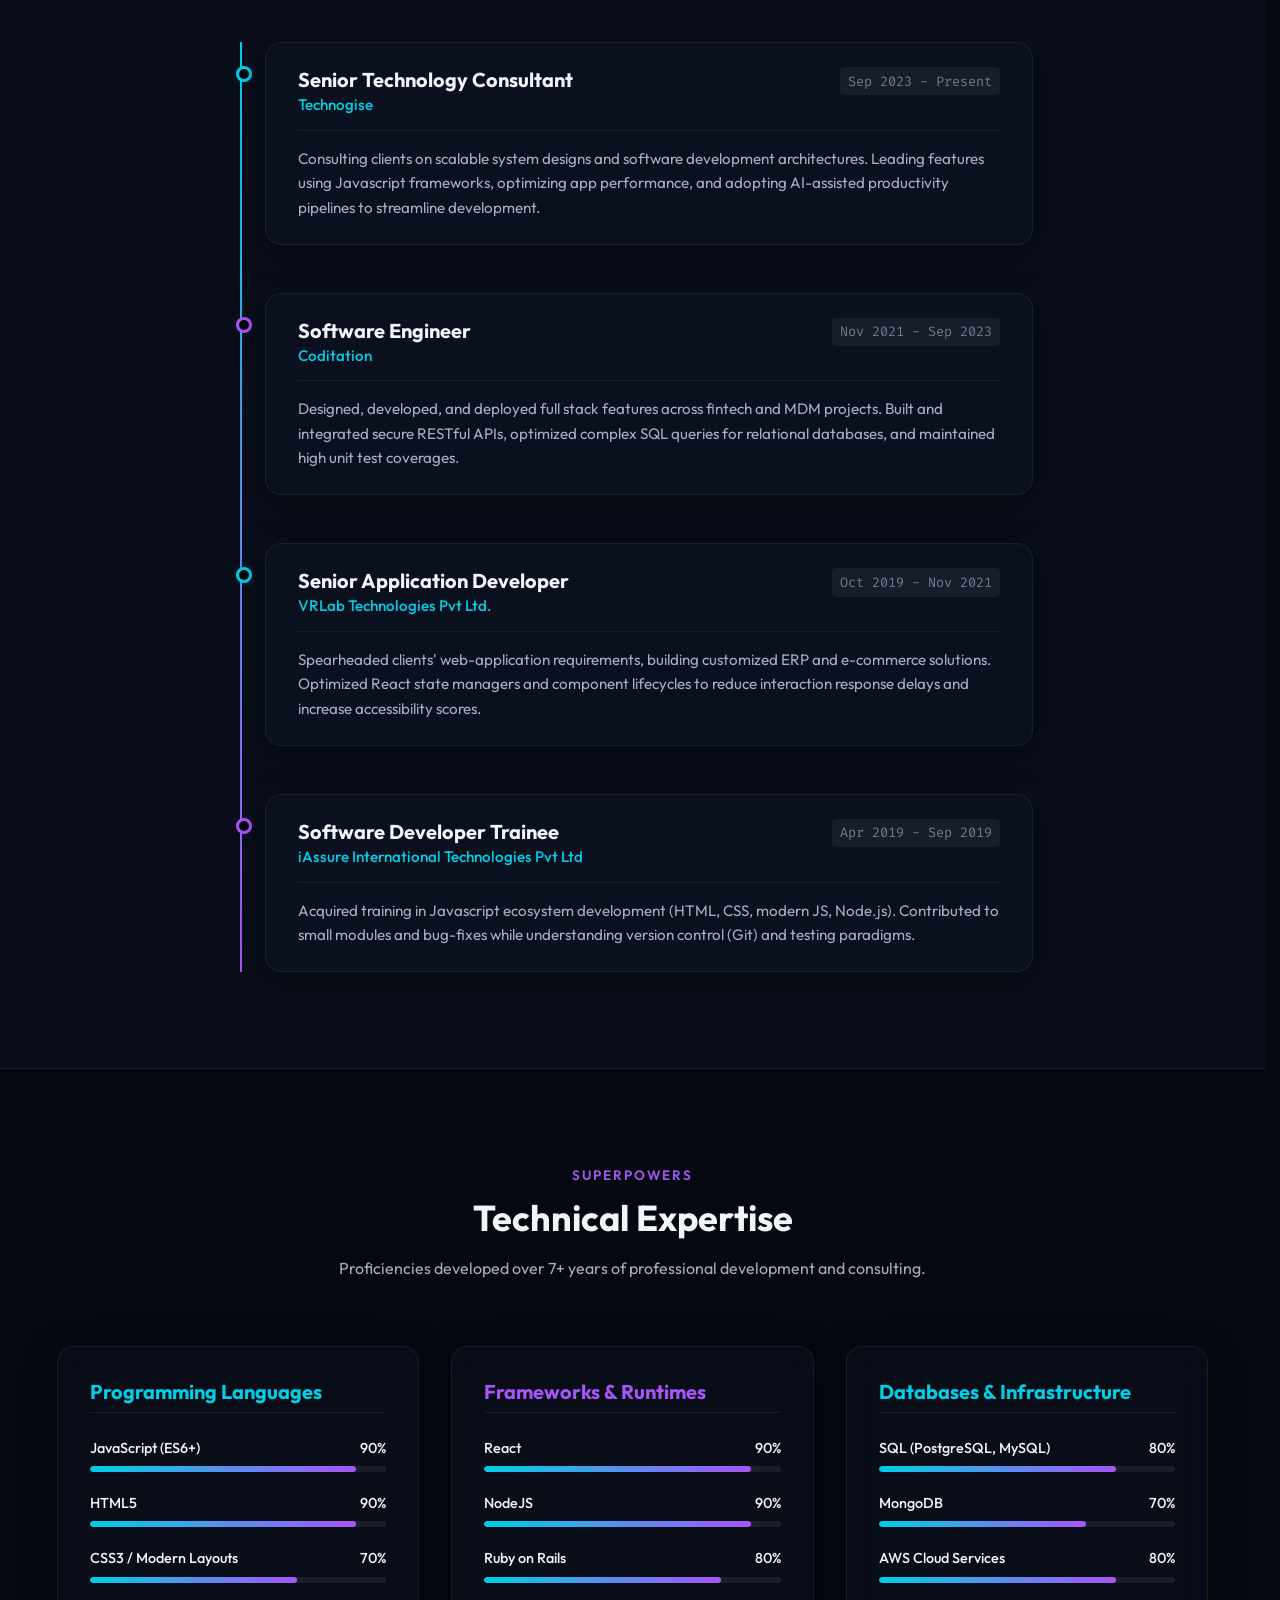
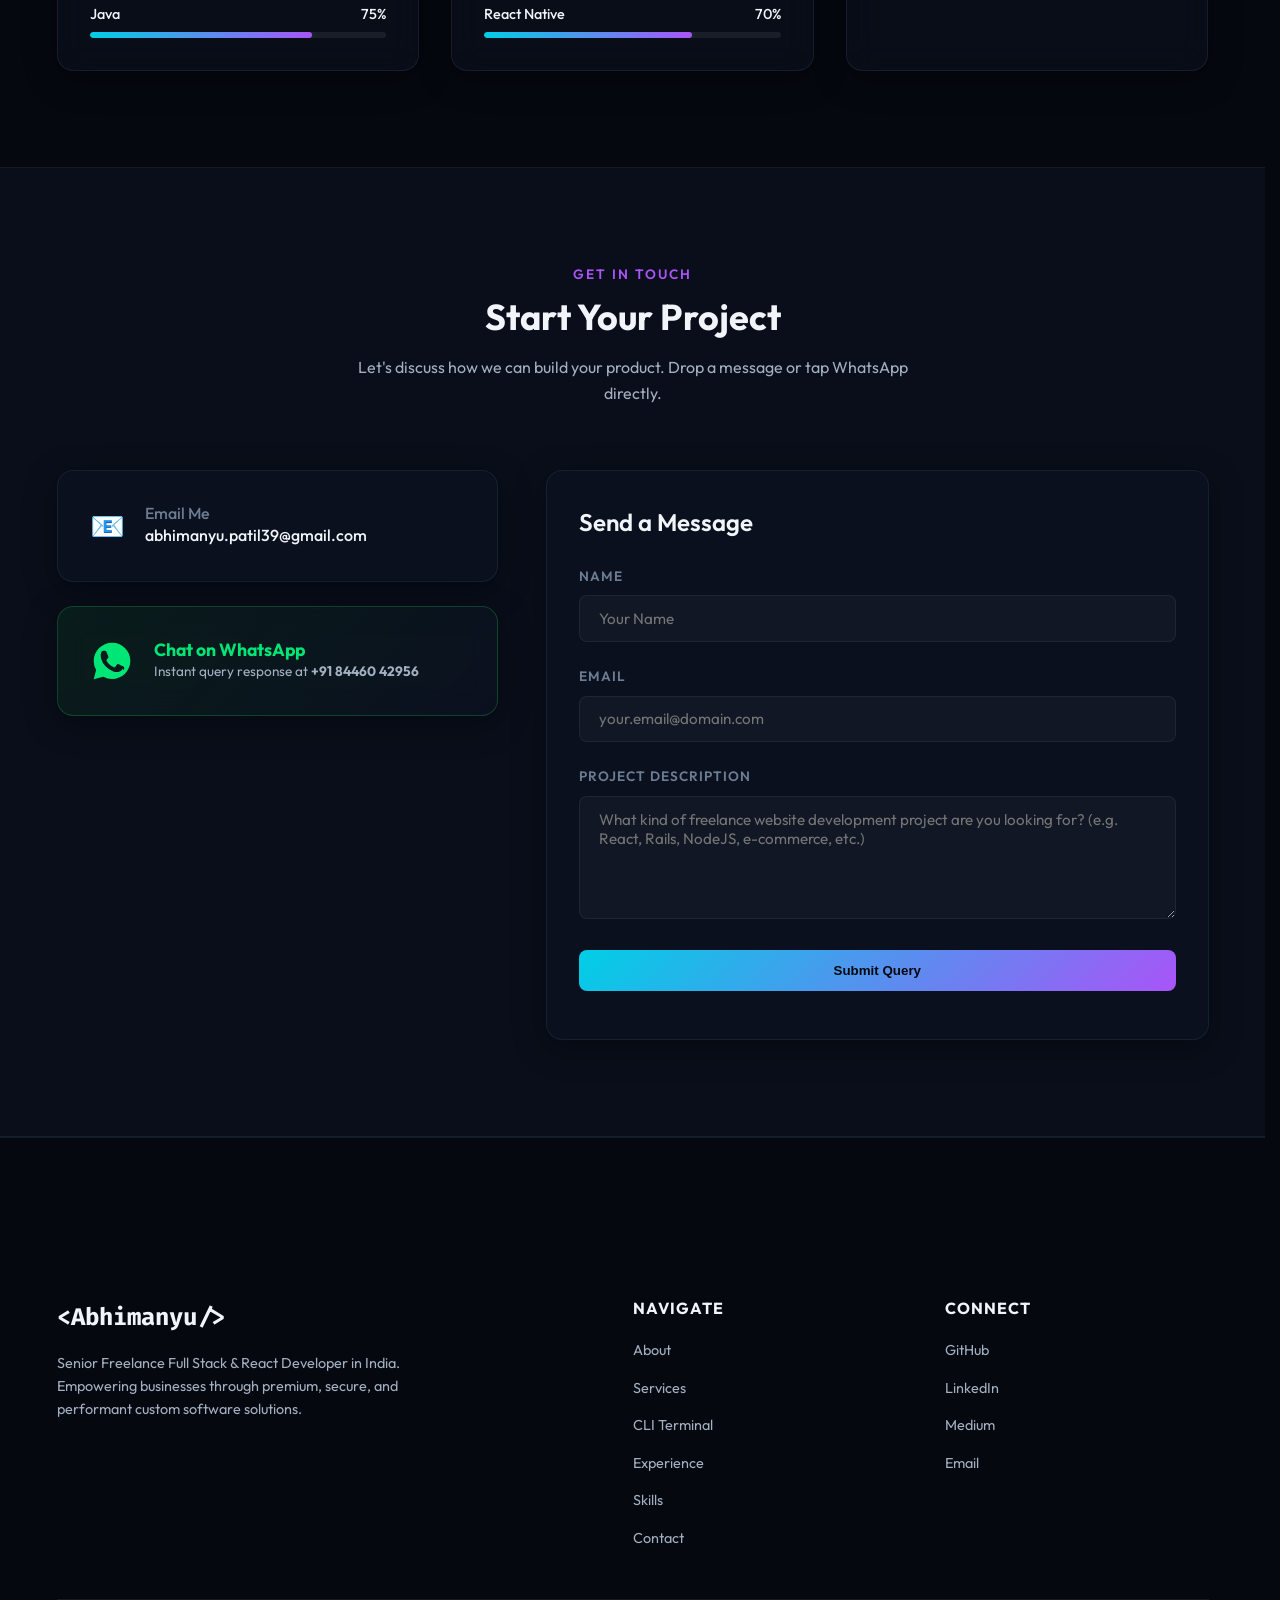
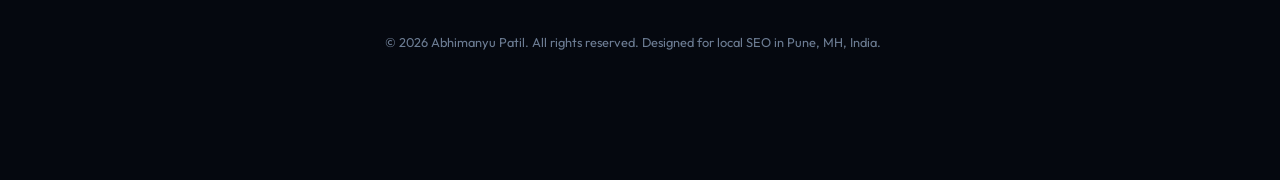
==== commit 6eb8b84a: "feat: add Ruby on Rails services subpage and integrate link in homepage nav & body" ====
--- a/index.html
+++ b/index.html
@@ -122,6 +122,7 @@
       <nav>
         <ul class="nav-links">
           <li><a href="#about">About</a></li>
+          <li><a href="#services">Services</a></li>
           <li><a href="#terminal-section">Terminal</a></li>
           <li><a href="#experience">Experience</a></li>
           <li><a href="#skills">Skills</a></li>
@@ -142,6 +143,7 @@
     <button class="mobile-nav-close" id="mobile-menu-close" aria-label="Close Menu">&times;</button>
     <ul class="mobile-nav-links">
       <li><a href="#about">About</a></li>
+      <li><a href="#services">Services</a></li>
       <li><a href="#terminal-section">Terminal</a></li>
       <li><a href="#experience">Experience</a></li>
       <li><a href="#skills">Skills</a></li>
@@ -269,6 +271,36 @@
       </div>
     </section>
 
+    <!-- Specialized Services Section -->
+    <section id="services" class="services-section" style="border-block-end: 1px solid var(--border-color);">
+      <div class="section-container">
+        <div class="section-header">
+          <div class="section-badge">Capabilities</div>
+          <h2 class="section-title">Specialized Services</h2>
+          <p class="section-subtitle">Dedicated custom development and technical consulting for your business.</p>
+        </div>
+        <div class="skills-grid">
+          <!-- Ruby on Rails Service Card -->
+          <div class="glass-card">
+            <h3 style="color: var(--neon-cyan); margin-bottom: 1rem;">Ruby on Rails Development</h3>
+            <p style="font-size: 0.95rem; line-height: 1.6; color: var(--text-secondary);">
+              Building scalable SaaS platforms, secure RESTful APIs, database optimizations, and cloud infrastructure setups. Get direct consulting from a senior developer in India.
+            </p>
+            <a href="services/ruby-on-rails-developer-pune.html" class="btn btn-secondary" style="margin-top: 1.5rem; padding: 0.5rem 1.25rem; font-size: 0.85rem; display: inline-block;">View Service Details &rarr;</a>
+          </div>
+          
+          <!-- React / Frontend Service Card -->
+          <div class="glass-card">
+            <h3 style="color: var(--neon-purple); margin-bottom: 1rem;">React & Frontend Engineering</h3>
+            <p style="font-size: 0.95rem; line-height: 1.6; color: var(--text-secondary);">
+              Designing fast, modular client-side apps with clean responsive layouts, state manager systems, and verified Core Web Vitals performance.
+            </p>
+            <span class="btn btn-secondary" style="margin-top: 1.5rem; padding: 0.5rem 1.25rem; font-size: 0.85rem; display: inline-block; opacity: 0.4; cursor: not-allowed;">Page Coming Soon</span>
+          </div>
+        </div>
+      </div>
+    </section>
+
     <!-- Work Experience Section -->
     <section id="experience" class="experience-section">
       <div class="section-container">
@@ -564,6 +596,7 @@
           <h4>Navigate</h4>
           <ul>
             <li><a href="#about">About</a></li>
+            <li><a href="#services">Services</a></li>
             <li><a href="#terminal-section">CLI Terminal</a></li>
             <li><a href="#experience">Experience</a></li>
             <li><a href="#skills">Skills</a></li>
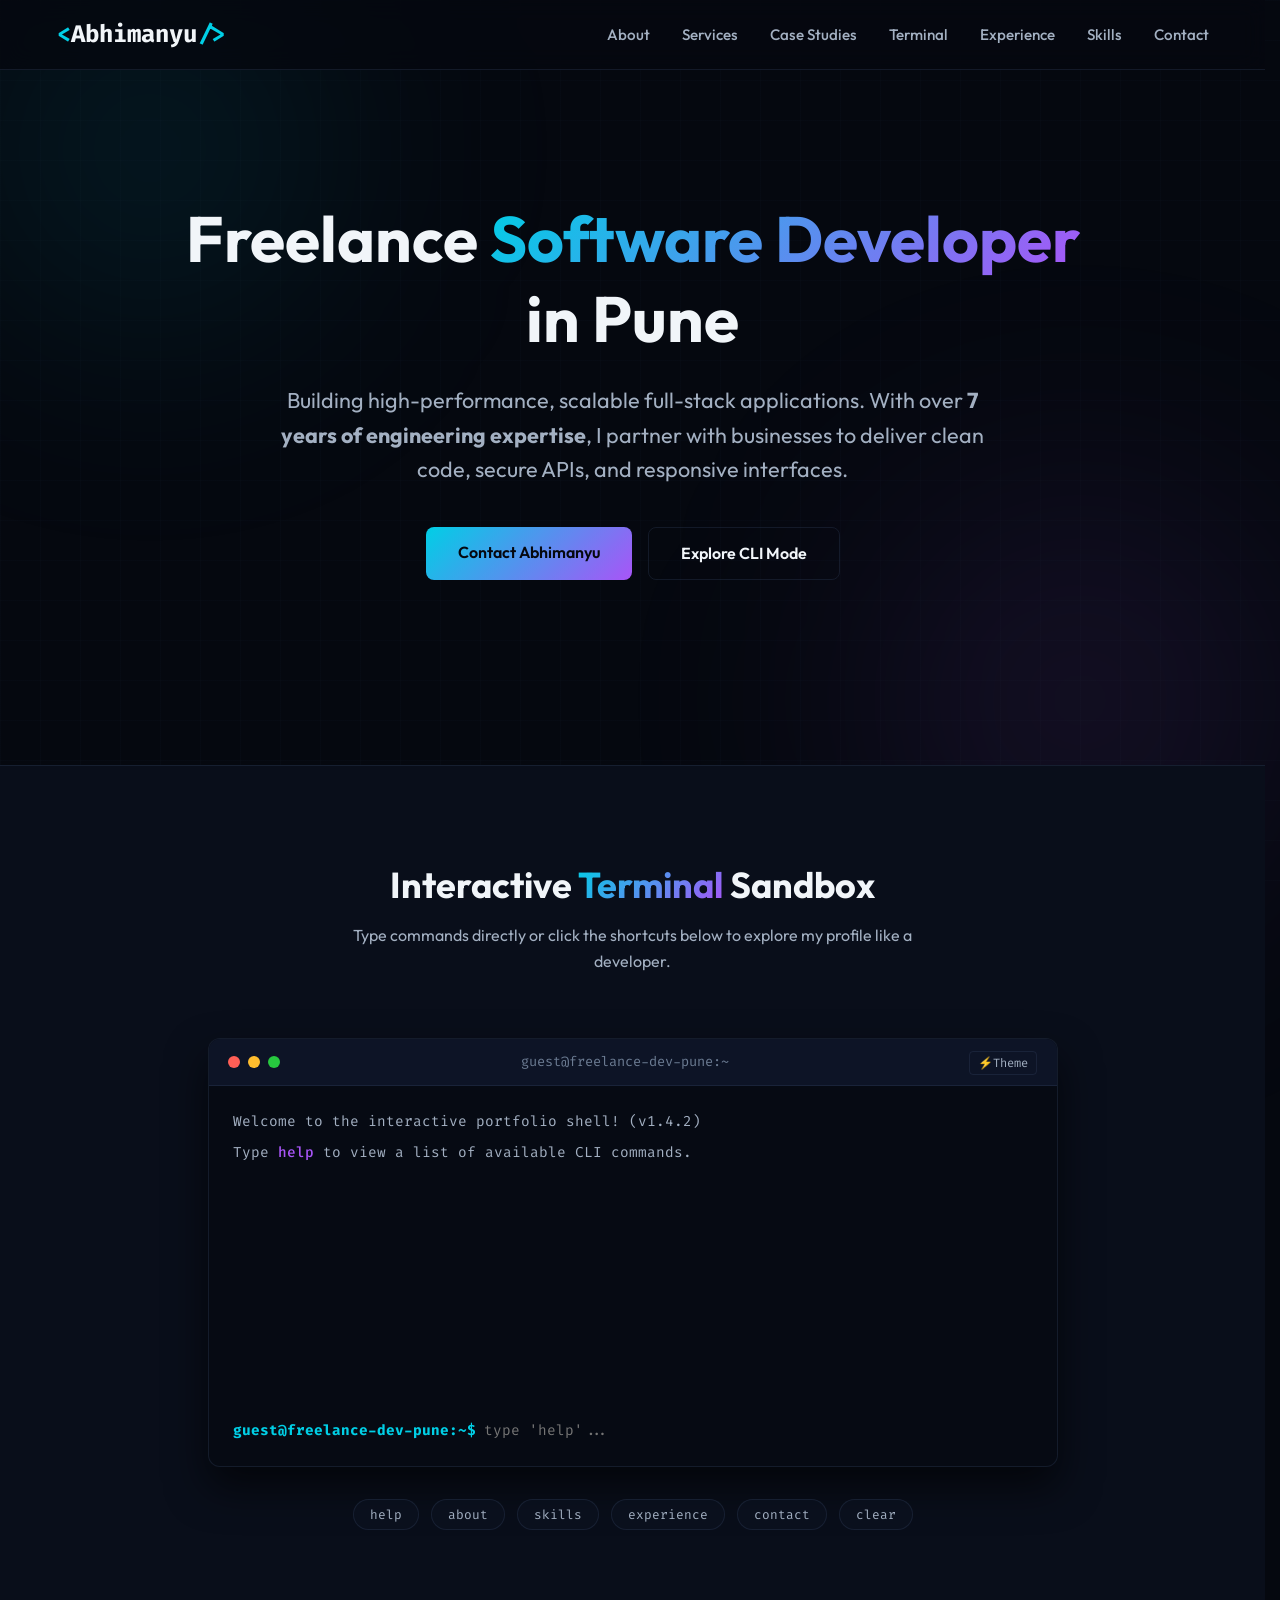
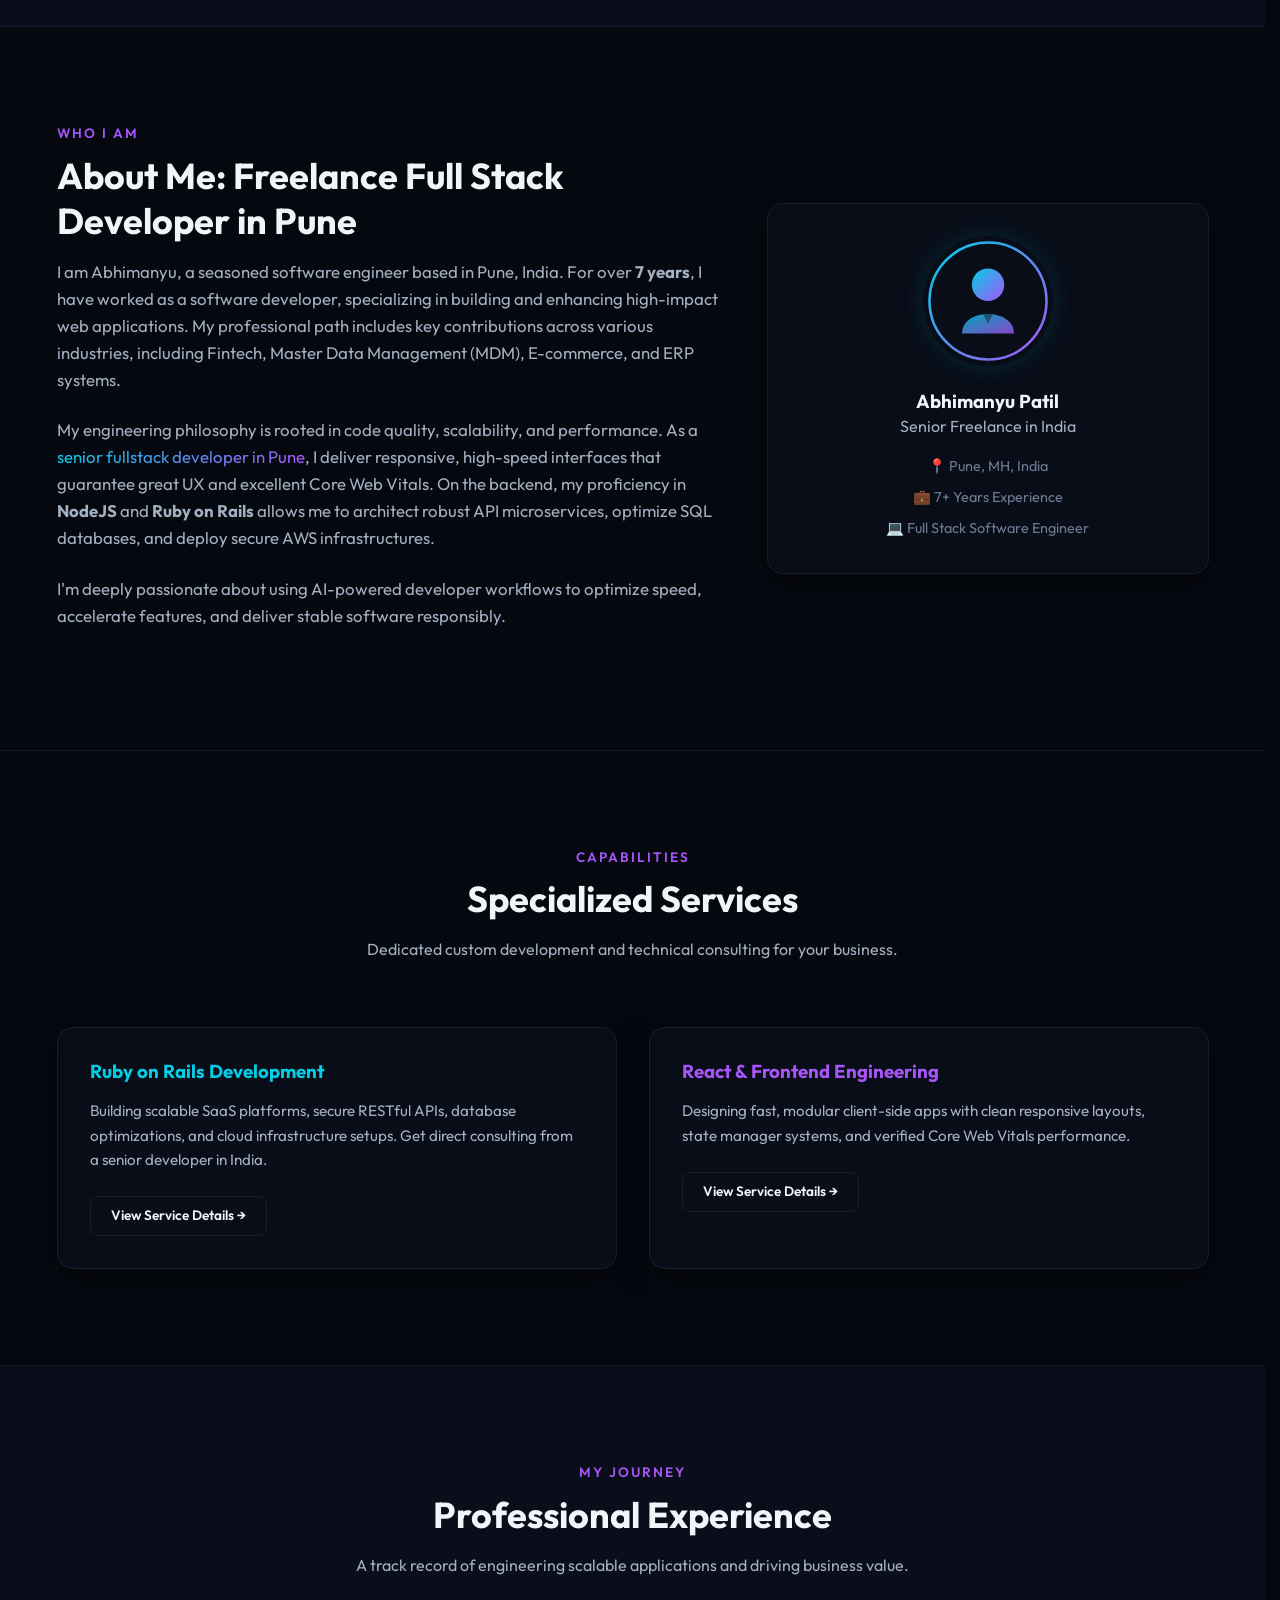
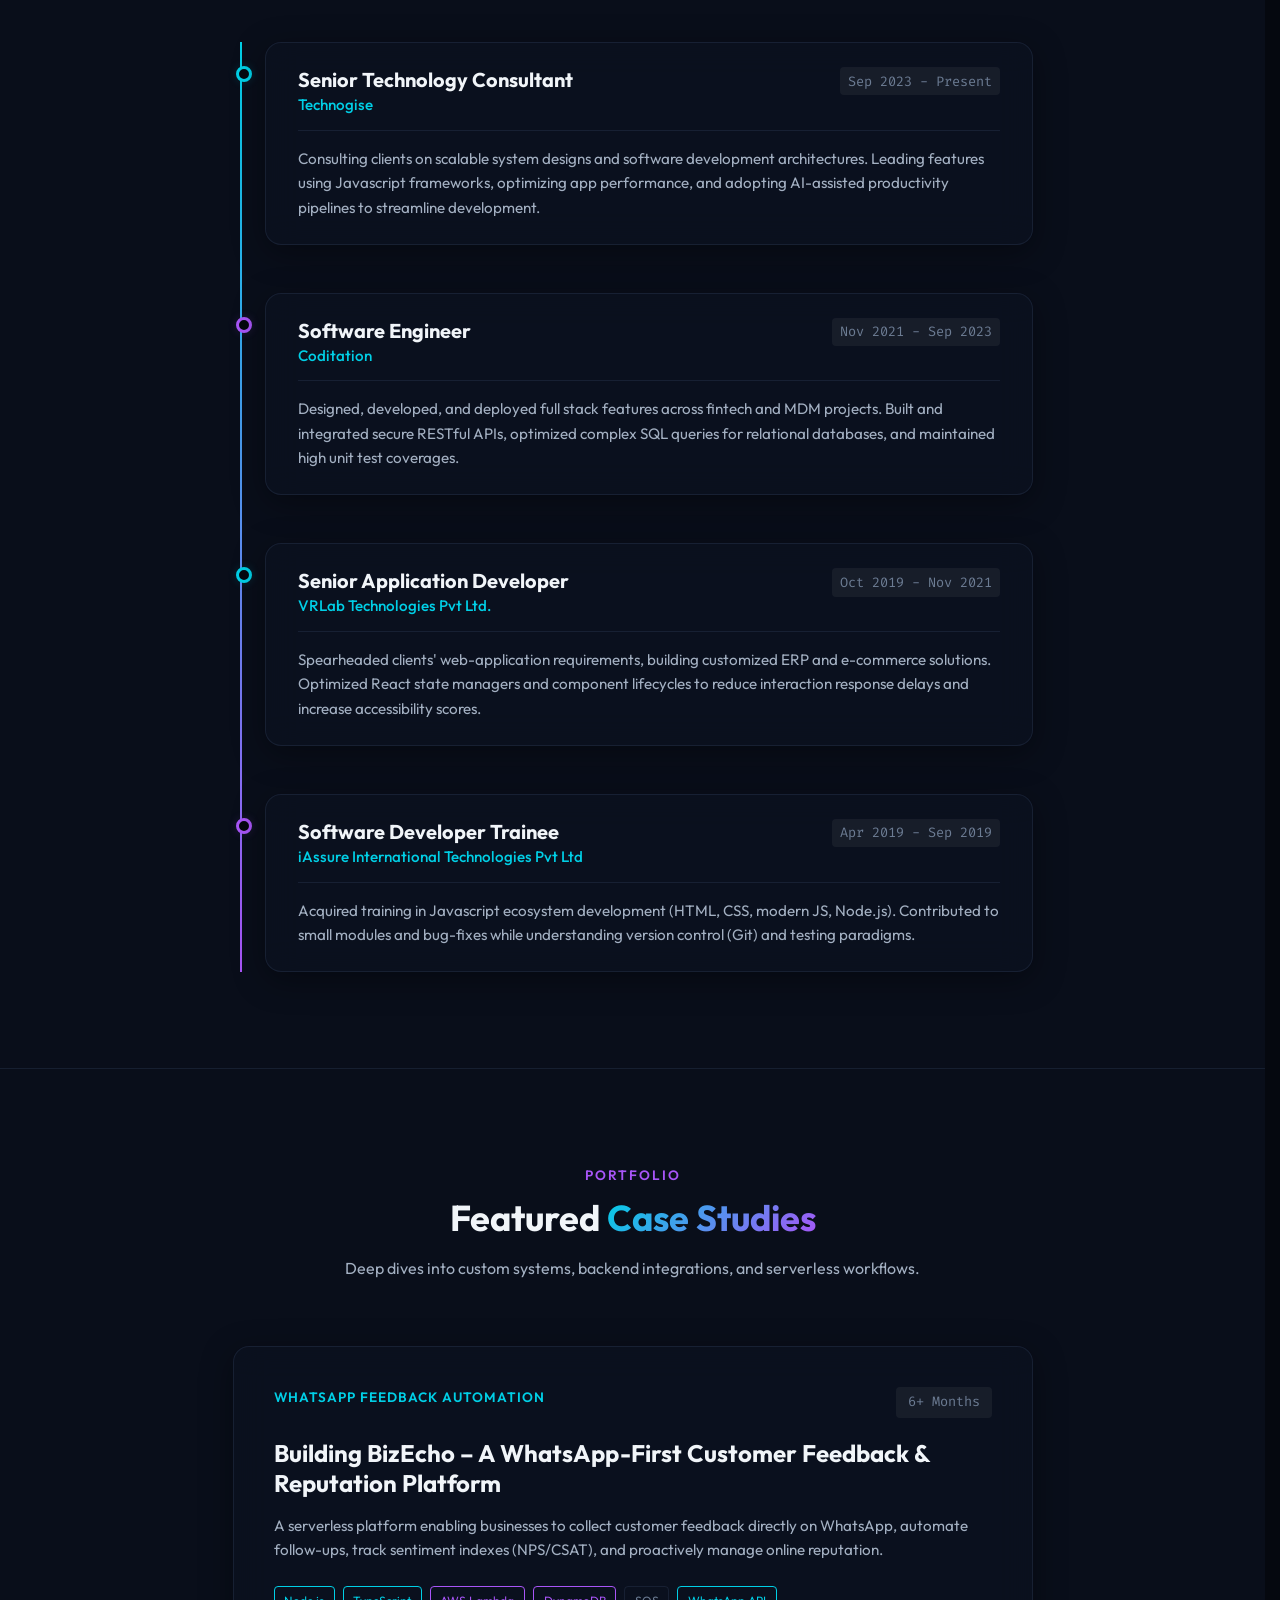
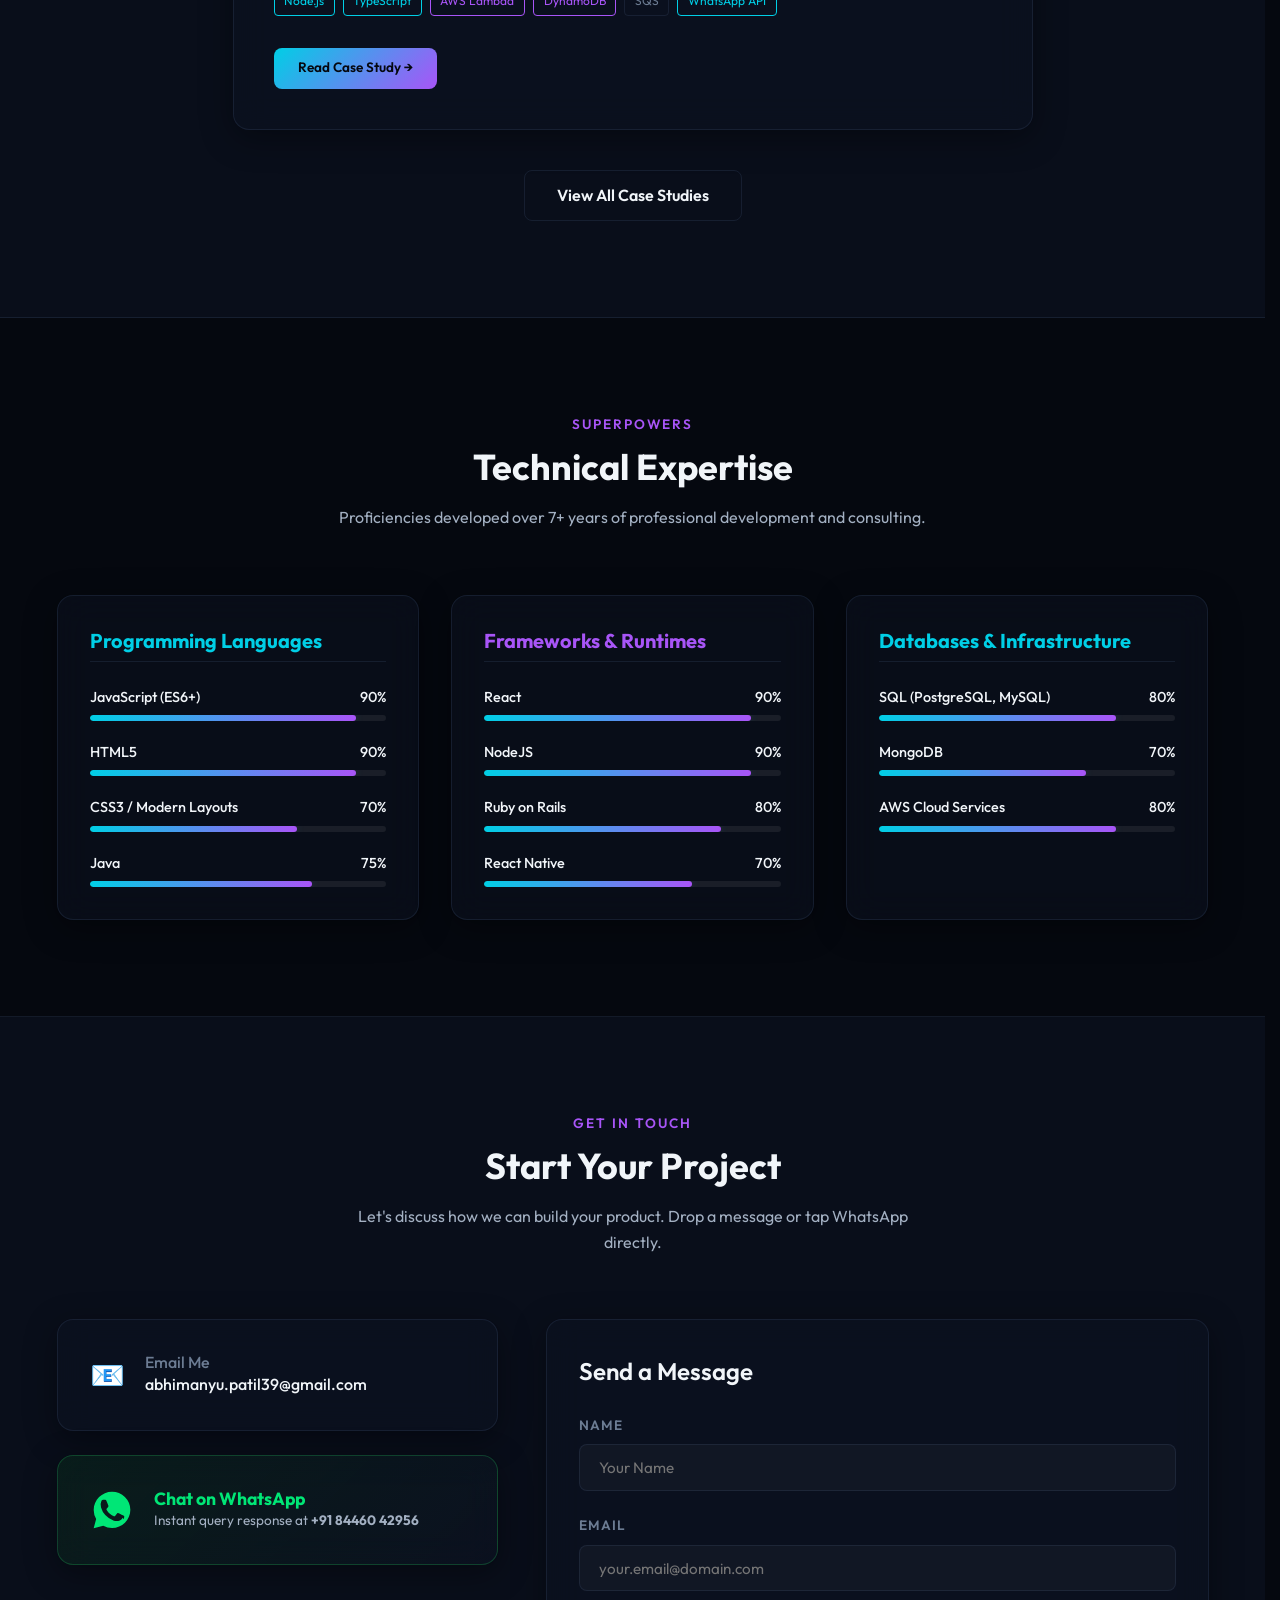
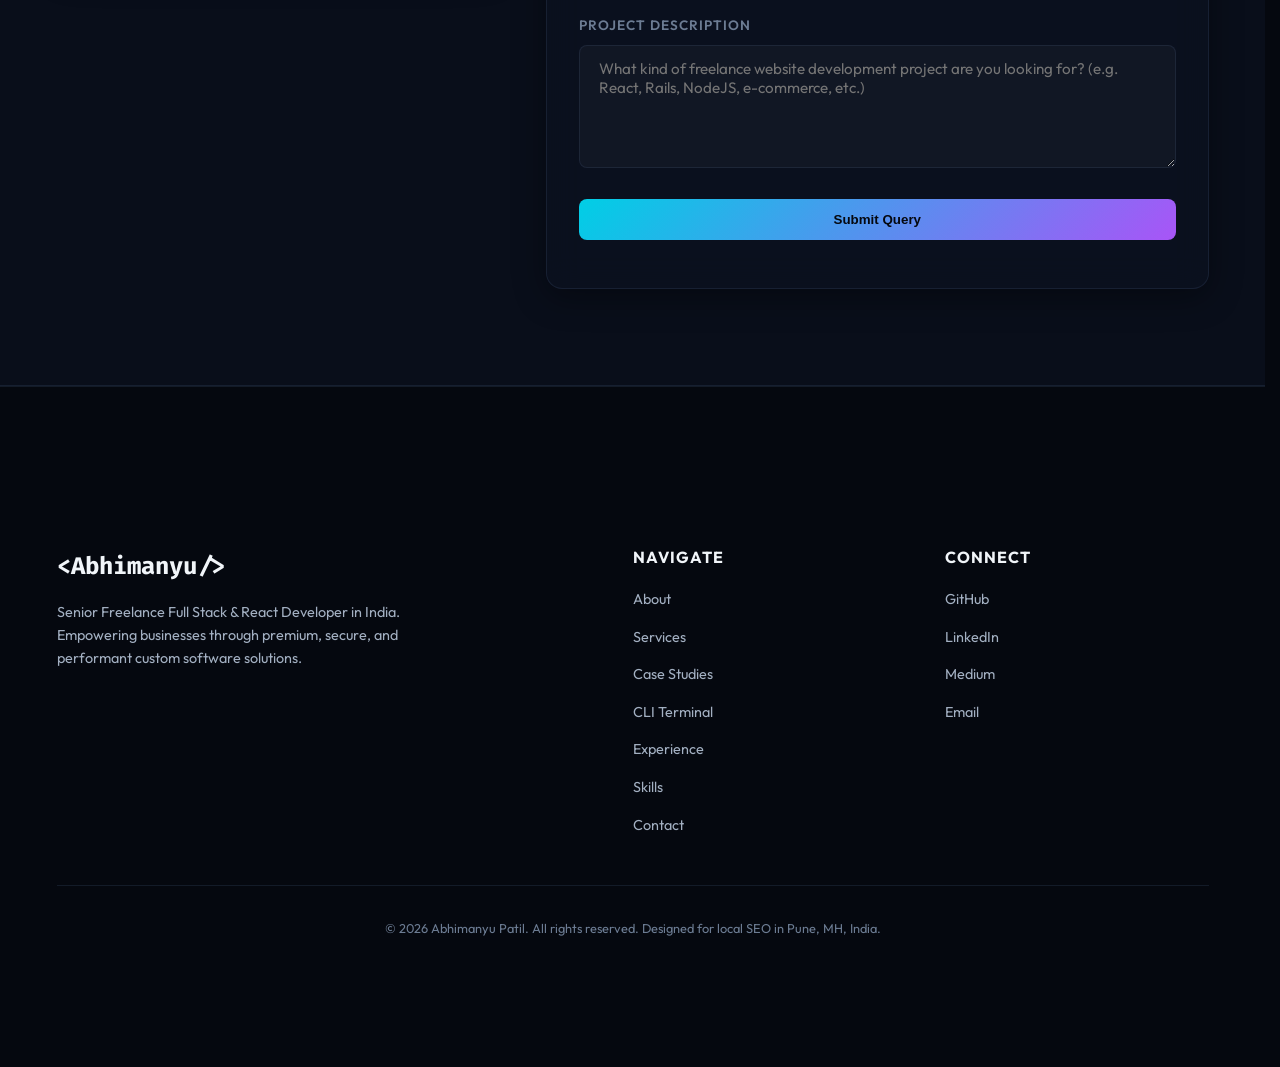
==== commit d4acd00a: "feat: add BizEcho case study and React developer service subpage" ====
--- a/index.html
+++ b/index.html
@@ -123,6 +123,7 @@
         <ul class="nav-links">
           <li><a href="#about">About</a></li>
           <li><a href="#services">Services</a></li>
+          <li><a href="case-studies/index.html">Case Studies</a></li>
           <li><a href="#terminal-section">Terminal</a></li>
           <li><a href="#experience">Experience</a></li>
           <li><a href="#skills">Skills</a></li>
@@ -144,6 +145,7 @@
     <ul class="mobile-nav-links">
       <li><a href="#about">About</a></li>
       <li><a href="#services">Services</a></li>
+      <li><a href="case-studies/index.html">Case Studies</a></li>
       <li><a href="#terminal-section">Terminal</a></li>
       <li><a href="#experience">Experience</a></li>
       <li><a href="#skills">Skills</a></li>
@@ -295,7 +297,7 @@
             <p style="font-size: 0.95rem; line-height: 1.6; color: var(--text-secondary);">
               Designing fast, modular client-side apps with clean responsive layouts, state manager systems, and verified Core Web Vitals performance.
             </p>
-            <span class="btn btn-secondary" style="margin-top: 1.5rem; padding: 0.5rem 1.25rem; font-size: 0.85rem; display: inline-block; opacity: 0.4; cursor: not-allowed;">Page Coming Soon</span>
+            <a href="services/react-developer-pune.html" class="btn btn-secondary" style="margin-top: 1.5rem; padding: 0.5rem 1.25rem; font-size: 0.85rem; display: inline-block;">View Service Details &rarr;</a>
           </div>
         </div>
       </div>
@@ -382,6 +384,49 @@
       </div>
     </section>
 
+    <!-- Featured Case Studies Preview Section -->
+    <section id="case-studies" class="experience-section" style="border-block-end: 1px solid var(--border-color); background-color: var(--bg-deep);">
+      <div class="section-container">
+        <div class="section-header">
+          <div class="section-badge">Portfolio</div>
+          <h2 class="section-title">Featured <span class="highlight">Case Studies</span></h2>
+          <p class="section-subtitle">Deep dives into custom systems, backend integrations, and serverless workflows.</p>
+        </div>
+
+        <div style="display: grid; grid-template-columns: 1fr; gap: 2rem; max-width: 800px; margin: 0 auto;">
+          <div class="glass-card" style="padding: 2.5rem; text-align: left; display: flex; flex-direction: column; gap: 1rem;">
+            <div style="display: flex; justify-content: space-between; align-items: flex-start; flex-wrap: wrap; gap: 0.5rem;">
+              <span class="section-badge" style="letter-spacing: 1px; color: var(--neon-cyan); border-color: var(--neon-cyan);">WhatsApp Feedback Automation</span>
+              <span class="timeline-duration" style="background-color: rgba(255,255,255,0.05); padding: 0.3rem 0.75rem; border-radius: 4px; font-family: var(--font-mono); font-size: 0.85rem; color: var(--text-muted);">6+ Months</span>
+            </div>
+            <h3 style="font-size: 1.5rem; margin-top: 0.25rem;">
+              <a href="case-studies/bizecho.html" style="color: var(--text-primary); text-decoration: none; transition: color 0.2s;" onmouseover="this.style.color='var(--neon-cyan)'" onmouseout="this.style.color='var(--text-primary)'">
+                Building BizEcho – A WhatsApp-First Customer Feedback & Reputation Platform
+              </a>
+            </h3>
+            <p style="color: var(--text-secondary); line-height: 1.6; font-size: 0.95rem; margin: 0;">
+              A serverless platform enabling businesses to collect customer feedback directly on WhatsApp, automate follow-ups, track sentiment indexes (NPS/CSAT), and proactively manage online reputation.
+            </p>
+            <div style="display: flex; gap: 0.5rem; flex-wrap: wrap; margin-top: 0.5rem; align-items: center;">
+              <span class="seo-tag-item" style="border-color: var(--neon-cyan); color: var(--neon-cyan);">Node.js</span>
+              <span class="seo-tag-item" style="border-color: var(--neon-cyan); color: var(--neon-cyan);">TypeScript</span>
+              <span class="seo-tag-item" style="border-color: var(--neon-purple); color: var(--neon-purple);">AWS Lambda</span>
+              <span class="seo-tag-item" style="border-color: var(--neon-purple); color: var(--neon-purple);">DynamoDB</span>
+              <span class="seo-tag-item">SQS</span>
+              <span class="seo-tag-item" style="border-color: var(--neon-cyan); color: var(--neon-cyan);">WhatsApp API</span>
+            </div>
+            <div style="margin-top: 1rem;">
+              <a href="case-studies/bizecho.html" class="btn btn-primary" style="padding: 0.6rem 1.5rem; font-size: 0.85rem;">Read Case Study &rarr;</a>
+            </div>
+          </div>
+        </div>
+
+        <div style="margin-top: 2.5rem; text-align: center;">
+          <a href="case-studies/index.html" class="btn btn-secondary" style="padding: 0.75rem 2rem;">View All Case Studies</a>
+        </div>
+      </div>
+    </section>
+
     <!-- Skills Section -->
     <section id="skills" class="skills-section">
       <div class="section-container">
@@ -597,6 +642,7 @@
           <ul>
             <li><a href="#about">About</a></li>
             <li><a href="#services">Services</a></li>
+            <li><a href="case-studies/index.html">Case Studies</a></li>
             <li><a href="#terminal-section">CLI Terminal</a></li>
             <li><a href="#experience">Experience</a></li>
             <li><a href="#skills">Skills</a></li>
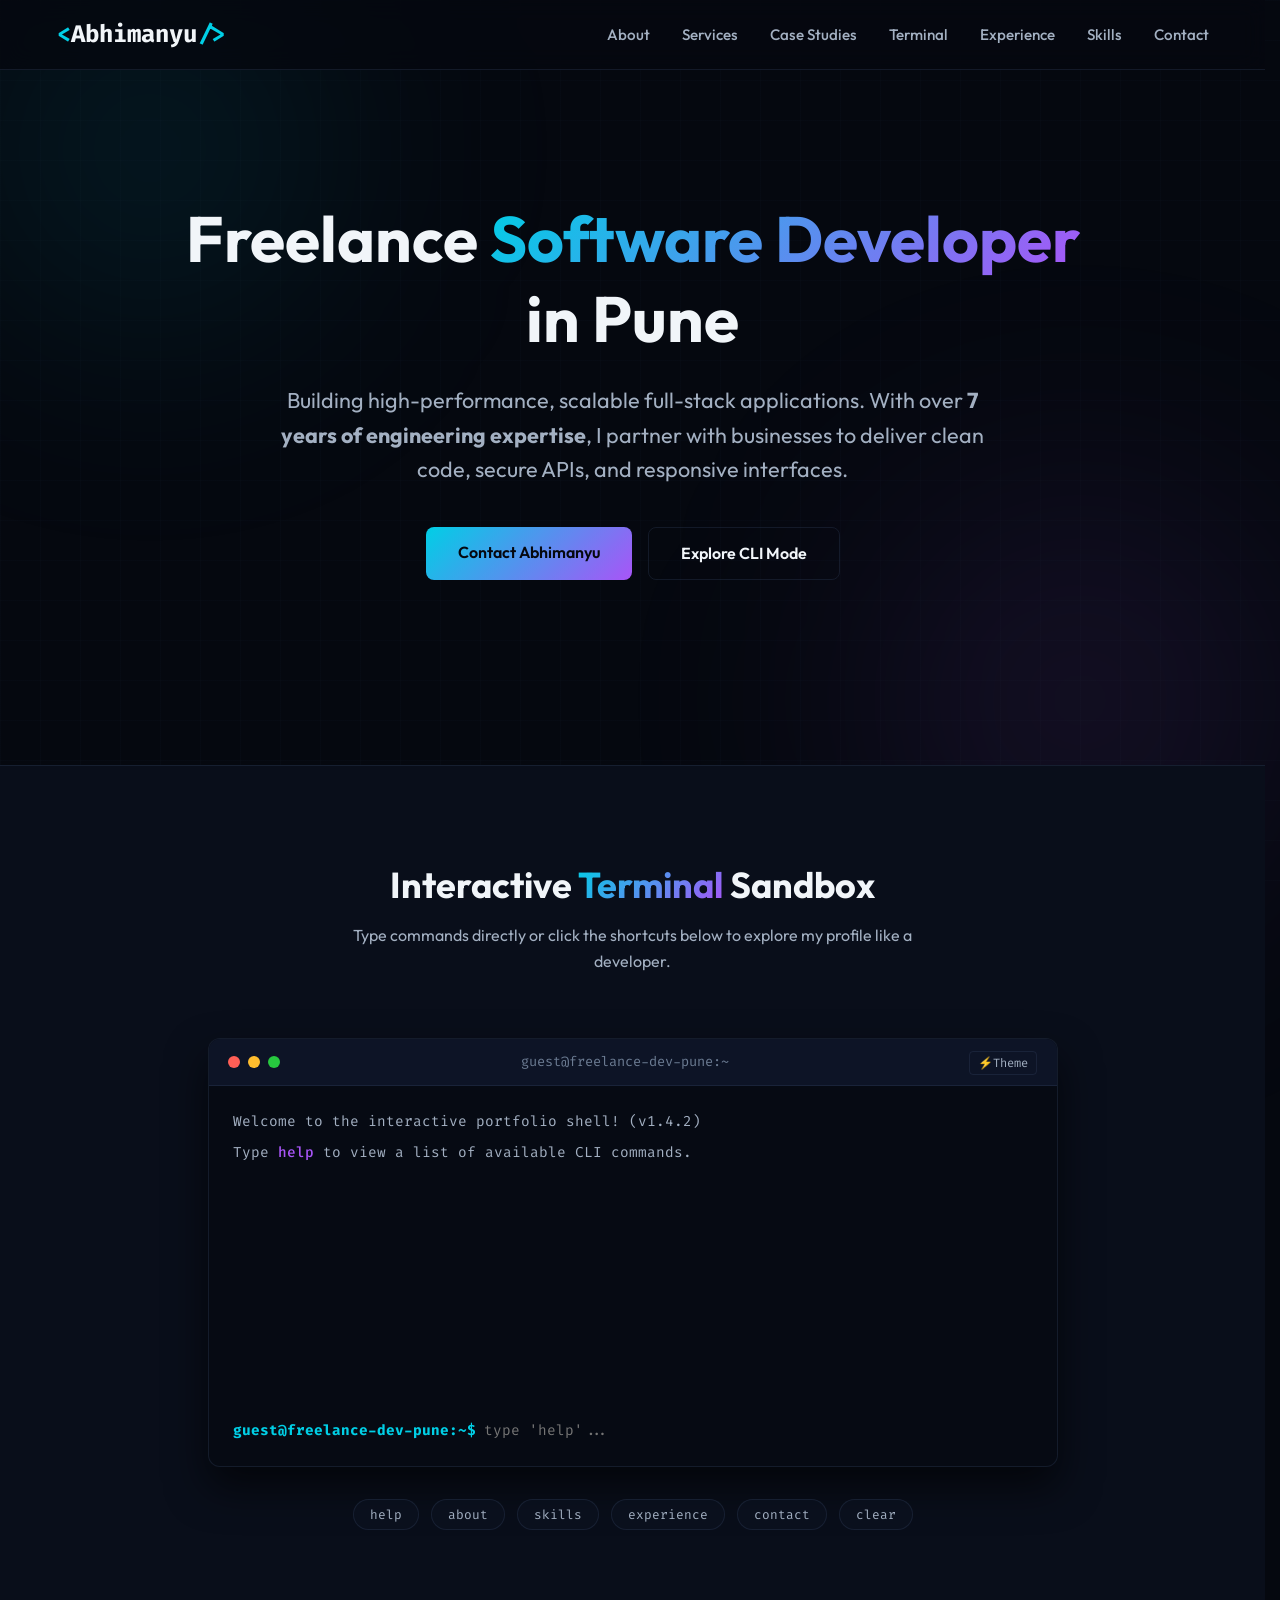
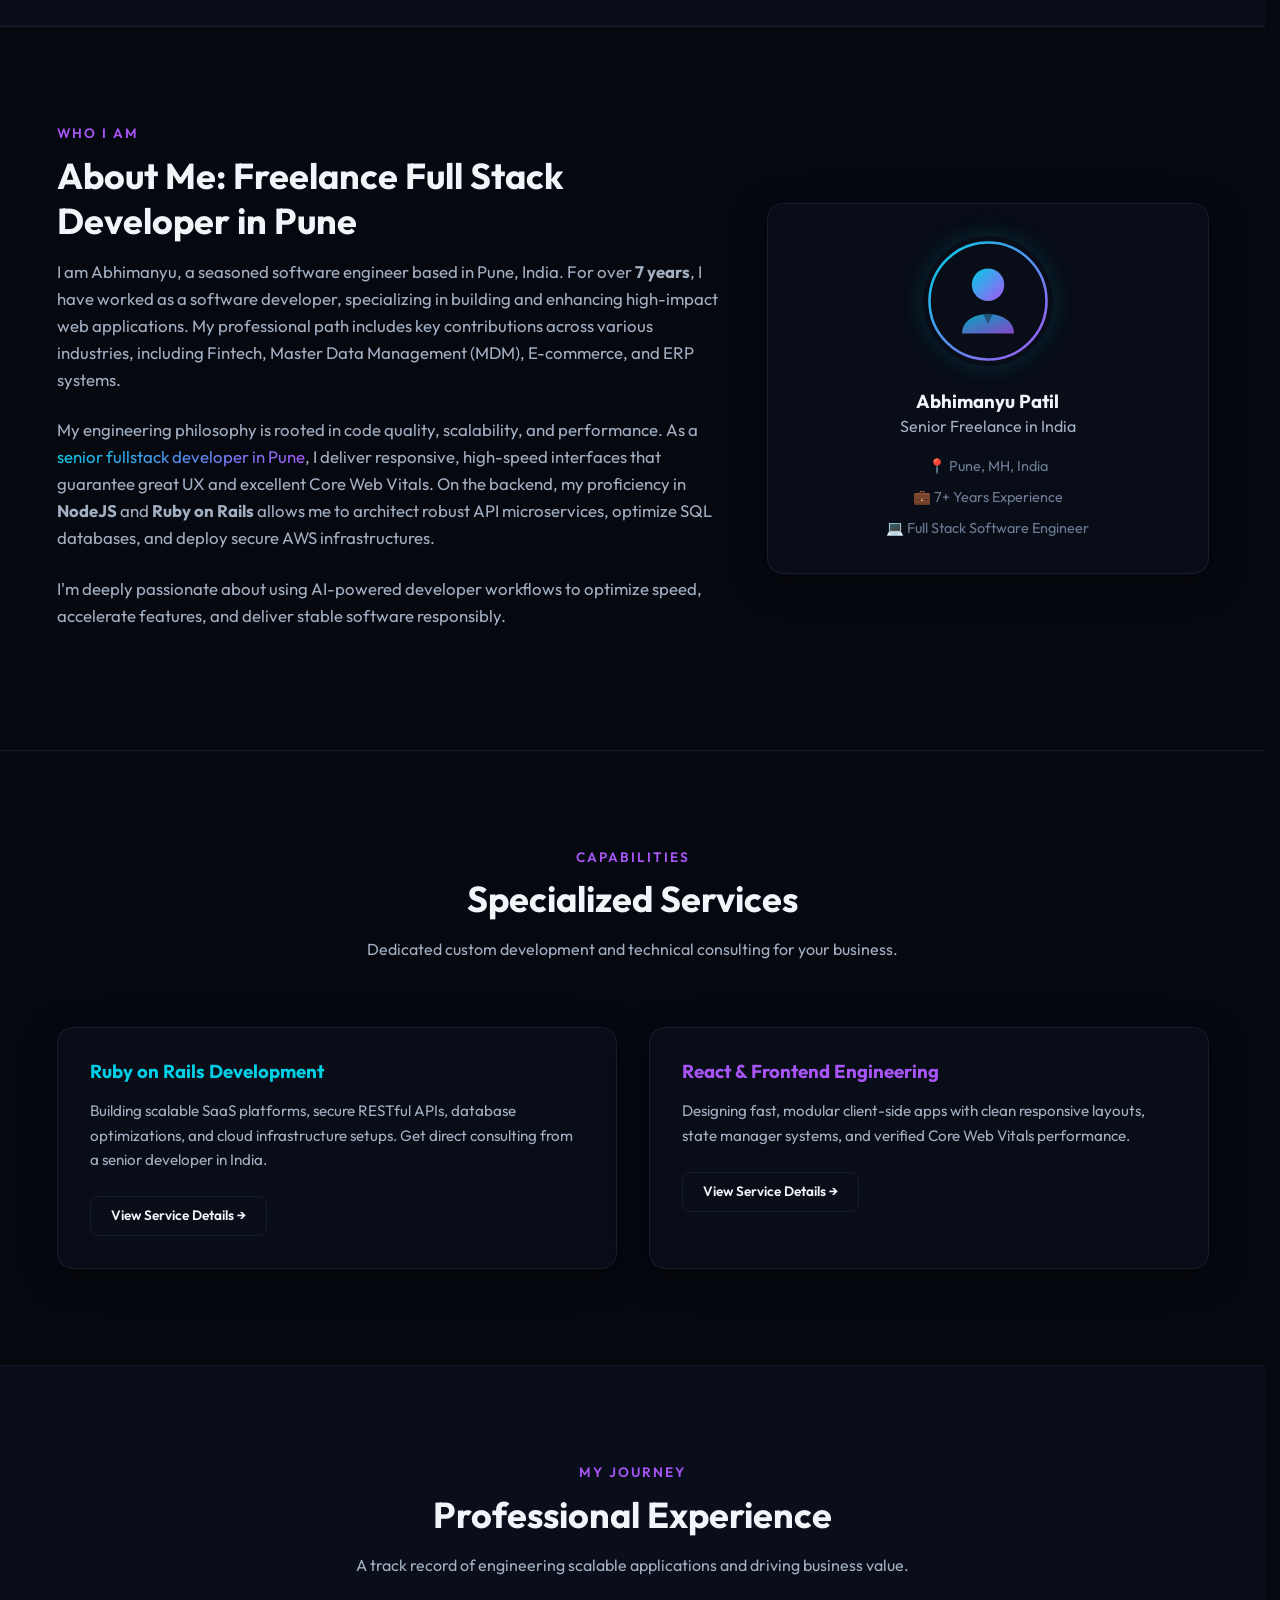
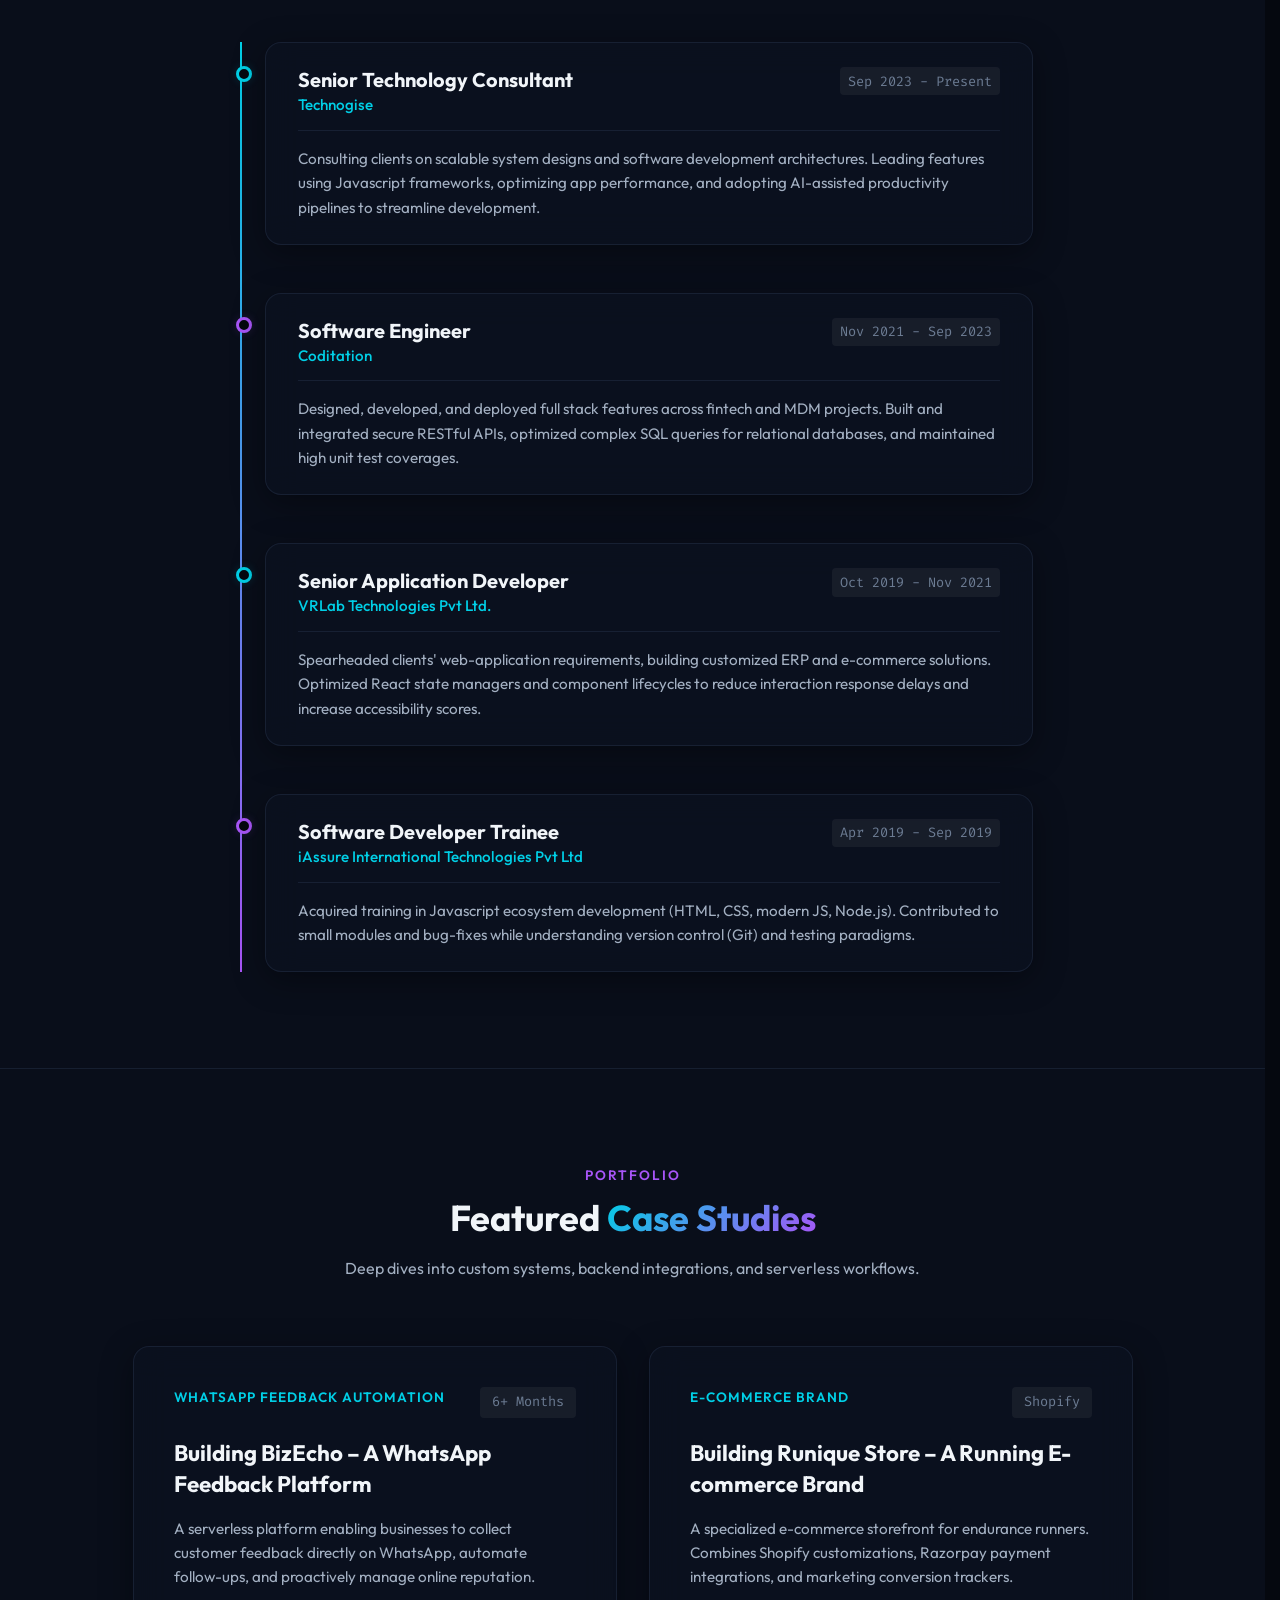
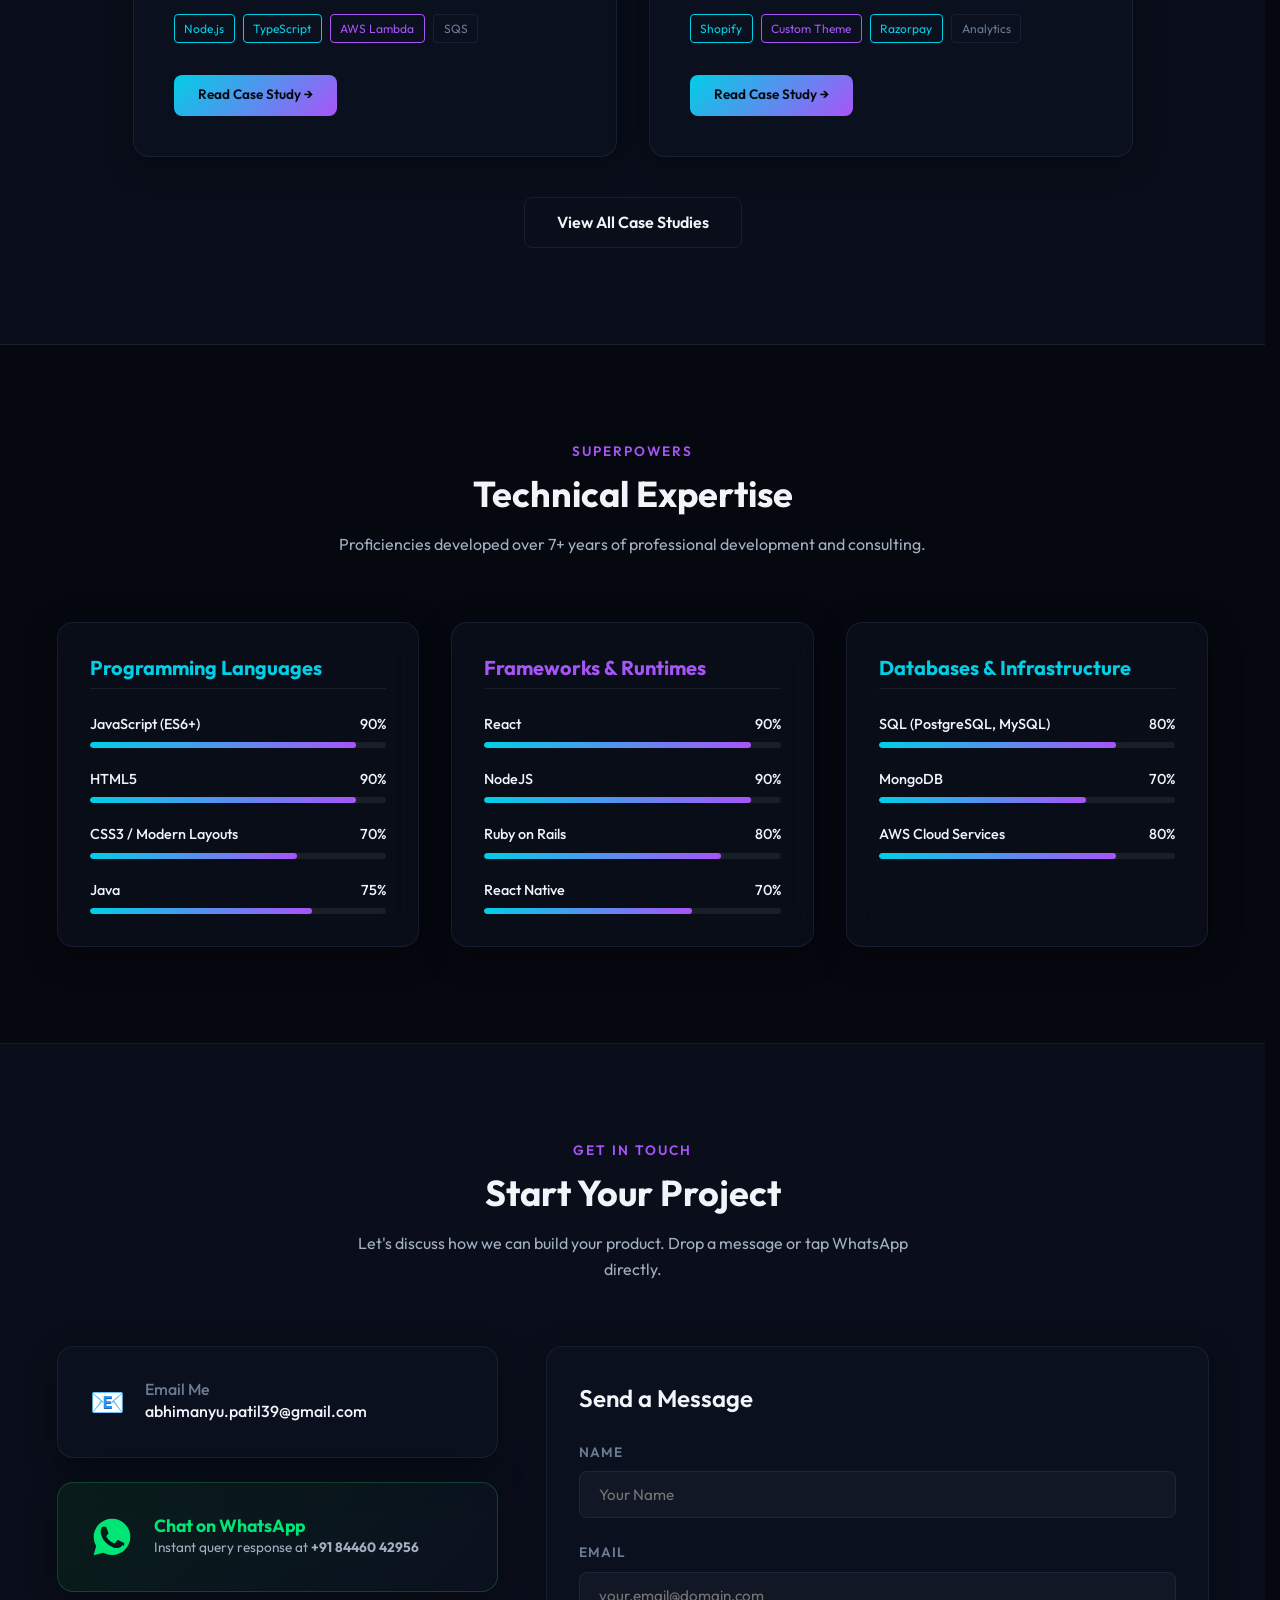
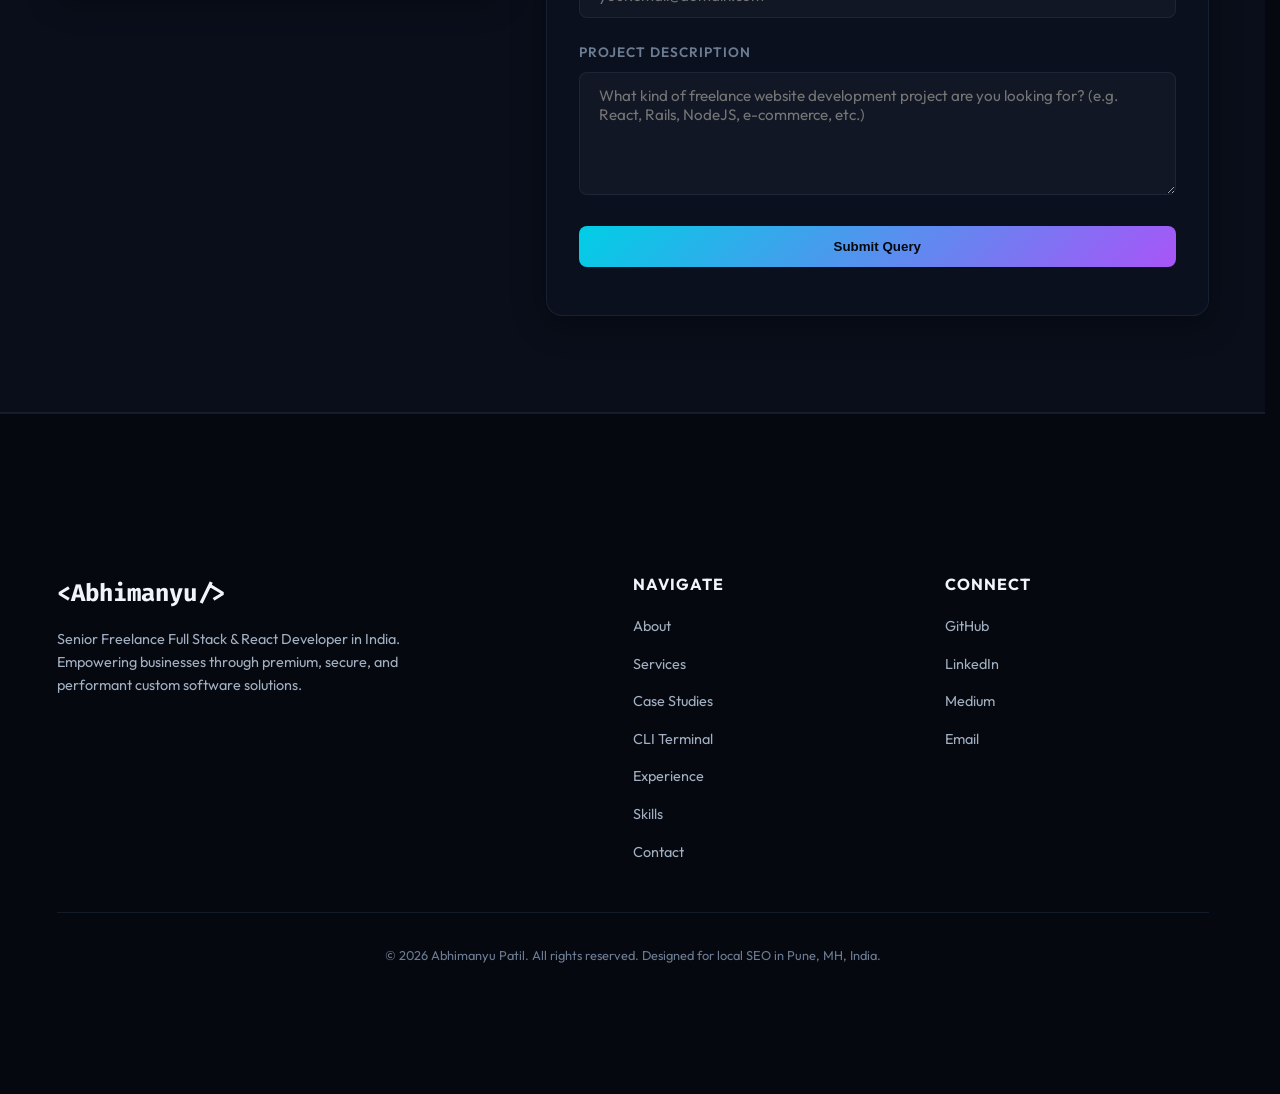
==== commit 31644fb0: "feat: add Runique Store e-commerce case study" ====
--- a/index.html
+++ b/index.html
@@ -393,30 +393,58 @@
           <p class="section-subtitle">Deep dives into custom systems, backend integrations, and serverless workflows.</p>
         </div>
 
-        <div style="display: grid; grid-template-columns: 1fr; gap: 2rem; max-width: 800px; margin: 0 auto;">
-          <div class="glass-card" style="padding: 2.5rem; text-align: left; display: flex; flex-direction: column; gap: 1rem;">
-            <div style="display: flex; justify-content: space-between; align-items: flex-start; flex-wrap: wrap; gap: 0.5rem;">
-              <span class="section-badge" style="letter-spacing: 1px; color: var(--neon-cyan); border-color: var(--neon-cyan);">WhatsApp Feedback Automation</span>
-              <span class="timeline-duration" style="background-color: rgba(255,255,255,0.05); padding: 0.3rem 0.75rem; border-radius: 4px; font-family: var(--font-mono); font-size: 0.85rem; color: var(--text-muted);">6+ Months</span>
-            </div>
-            <h3 style="font-size: 1.5rem; margin-top: 0.25rem;">
-              <a href="case-studies/bizecho.html" style="color: var(--text-primary); text-decoration: none; transition: color 0.2s;" onmouseover="this.style.color='var(--neon-cyan)'" onmouseout="this.style.color='var(--text-primary)'">
-                Building BizEcho – A WhatsApp-First Customer Feedback & Reputation Platform
-              </a>
-            </h3>
-            <p style="color: var(--text-secondary); line-height: 1.6; font-size: 0.95rem; margin: 0;">
-              A serverless platform enabling businesses to collect customer feedback directly on WhatsApp, automate follow-ups, track sentiment indexes (NPS/CSAT), and proactively manage online reputation.
-            </p>
-            <div style="display: flex; gap: 0.5rem; flex-wrap: wrap; margin-top: 0.5rem; align-items: center;">
-              <span class="seo-tag-item" style="border-color: var(--neon-cyan); color: var(--neon-cyan);">Node.js</span>
-              <span class="seo-tag-item" style="border-color: var(--neon-cyan); color: var(--neon-cyan);">TypeScript</span>
-              <span class="seo-tag-item" style="border-color: var(--neon-purple); color: var(--neon-purple);">AWS Lambda</span>
-              <span class="seo-tag-item" style="border-color: var(--neon-purple); color: var(--neon-purple);">DynamoDB</span>
-              <span class="seo-tag-item">SQS</span>
-              <span class="seo-tag-item" style="border-color: var(--neon-cyan); color: var(--neon-cyan);">WhatsApp API</span>
+        <div style="display: grid; grid-template-columns: repeat(auto-fit, minmax(340px, 1fr)); gap: 2rem; max-width: 1000px; margin: 0 auto;">
+          <!-- Card 1: BizEcho -->
+          <div class="glass-card" style="padding: 2.5rem; text-align: left; display: flex; flex-direction: column; gap: 1rem; justify-content: space-between;">
+            <div style="display: flex; flex-direction: column; gap: 1rem;">
+              <div style="display: flex; justify-content: space-between; align-items: flex-start; flex-wrap: wrap; gap: 0.5rem;">
+                <span class="section-badge" style="letter-spacing: 1px; color: var(--neon-cyan); border-color: var(--neon-cyan);">WhatsApp Feedback Automation</span>
+                <span class="timeline-duration" style="background-color: rgba(255,255,255,0.05); padding: 0.3rem 0.75rem; border-radius: 4px; font-family: var(--font-mono); font-size: 0.85rem; color: var(--text-muted);">6+ Months</span>
+              </div>
+              <h3 style="font-size: 1.4rem; margin-top: 0.25rem; line-height: 1.4;">
+                <a href="case-studies/bizecho.html" style="color: var(--text-primary); text-decoration: none; transition: color 0.2s;" onmouseover="this.style.color='var(--neon-cyan)'" onmouseout="this.style.color='var(--text-primary)'">
+                  Building BizEcho – A WhatsApp Feedback Platform
+                </a>
+              </h3>
+              <p style="color: var(--text-secondary); line-height: 1.6; font-size: 0.95rem; margin: 0;">
+                A serverless platform enabling businesses to collect customer feedback directly on WhatsApp, automate follow-ups, and proactively manage online reputation.
+              </p>
+              <div style="display: flex; gap: 0.5rem; flex-wrap: wrap; margin-top: 0.5rem; align-items: center;">
+                <span class="seo-tag-item" style="border-color: var(--neon-cyan); color: var(--neon-cyan);">Node.js</span>
+                <span class="seo-tag-item" style="border-color: var(--neon-cyan); color: var(--neon-cyan);">TypeScript</span>
+                <span class="seo-tag-item" style="border-color: var(--neon-purple); color: var(--neon-purple);">AWS Lambda</span>
+                <span class="seo-tag-item">SQS</span>
+              </div>
             </div>
             <div style="margin-top: 1rem;">
-              <a href="case-studies/bizecho.html" class="btn btn-primary" style="padding: 0.6rem 1.5rem; font-size: 0.85rem;">Read Case Study &rarr;</a>
+              <a href="case-studies/bizecho.html" class="btn btn-primary" style="padding: 0.6rem 1.5rem; font-size: 0.85rem; display: inline-block;">Read Case Study &rarr;</a>
+            </div>
+          </div>
+
+          <!-- Card 2: Runique Store -->
+          <div class="glass-card" style="padding: 2.5rem; text-align: left; display: flex; flex-direction: column; gap: 1rem; justify-content: space-between;">
+            <div style="display: flex; flex-direction: column; gap: 1rem;">
+              <div style="display: flex; justify-content: space-between; align-items: flex-start; flex-wrap: wrap; gap: 0.5rem;">
+                <span class="section-badge" style="letter-spacing: 1px; color: var(--neon-cyan); border-color: var(--neon-cyan);">E-commerce Brand</span>
+                <span class="timeline-duration" style="background-color: rgba(255,255,255,0.05); padding: 0.3rem 0.75rem; border-radius: 4px; font-family: var(--font-mono); font-size: 0.85rem; color: var(--text-muted);">Shopify</span>
+              </div>
+              <h3 style="font-size: 1.4rem; margin-top: 0.25rem; line-height: 1.4;">
+                <a href="case-studies/runique.html" style="color: var(--text-primary); text-decoration: none; transition: color 0.2s;" onmouseover="this.style.color='var(--neon-cyan)'" onmouseout="this.style.color='var(--text-primary)'">
+                  Building Runique Store – A Running E-commerce Brand
+                </a>
+              </h3>
+              <p style="color: var(--text-secondary); line-height: 1.6; font-size: 0.95rem; margin: 0;">
+                A specialized e-commerce storefront for endurance runners. Combines Shopify customizations, Razorpay payment integrations, and marketing conversion trackers.
+              </p>
+              <div style="display: flex; gap: 0.5rem; flex-wrap: wrap; margin-top: 0.5rem; align-items: center;">
+                <span class="seo-tag-item" style="border-color: var(--neon-cyan); color: var(--neon-cyan);">Shopify</span>
+                <span class="seo-tag-item" style="border-color: var(--neon-purple); color: var(--neon-purple);">Custom Theme</span>
+                <span class="seo-tag-item" style="border-color: var(--neon-cyan); color: var(--neon-cyan);">Razorpay</span>
+                <span class="seo-tag-item">Analytics</span>
+              </div>
+            </div>
+            <div style="margin-top: 1rem;">
+              <a href="case-studies/runique.html" class="btn btn-primary" style="padding: 0.6rem 1.5rem; font-size: 0.85rem; display: inline-block;">Read Case Study &rarr;</a>
             </div>
           </div>
         </div>
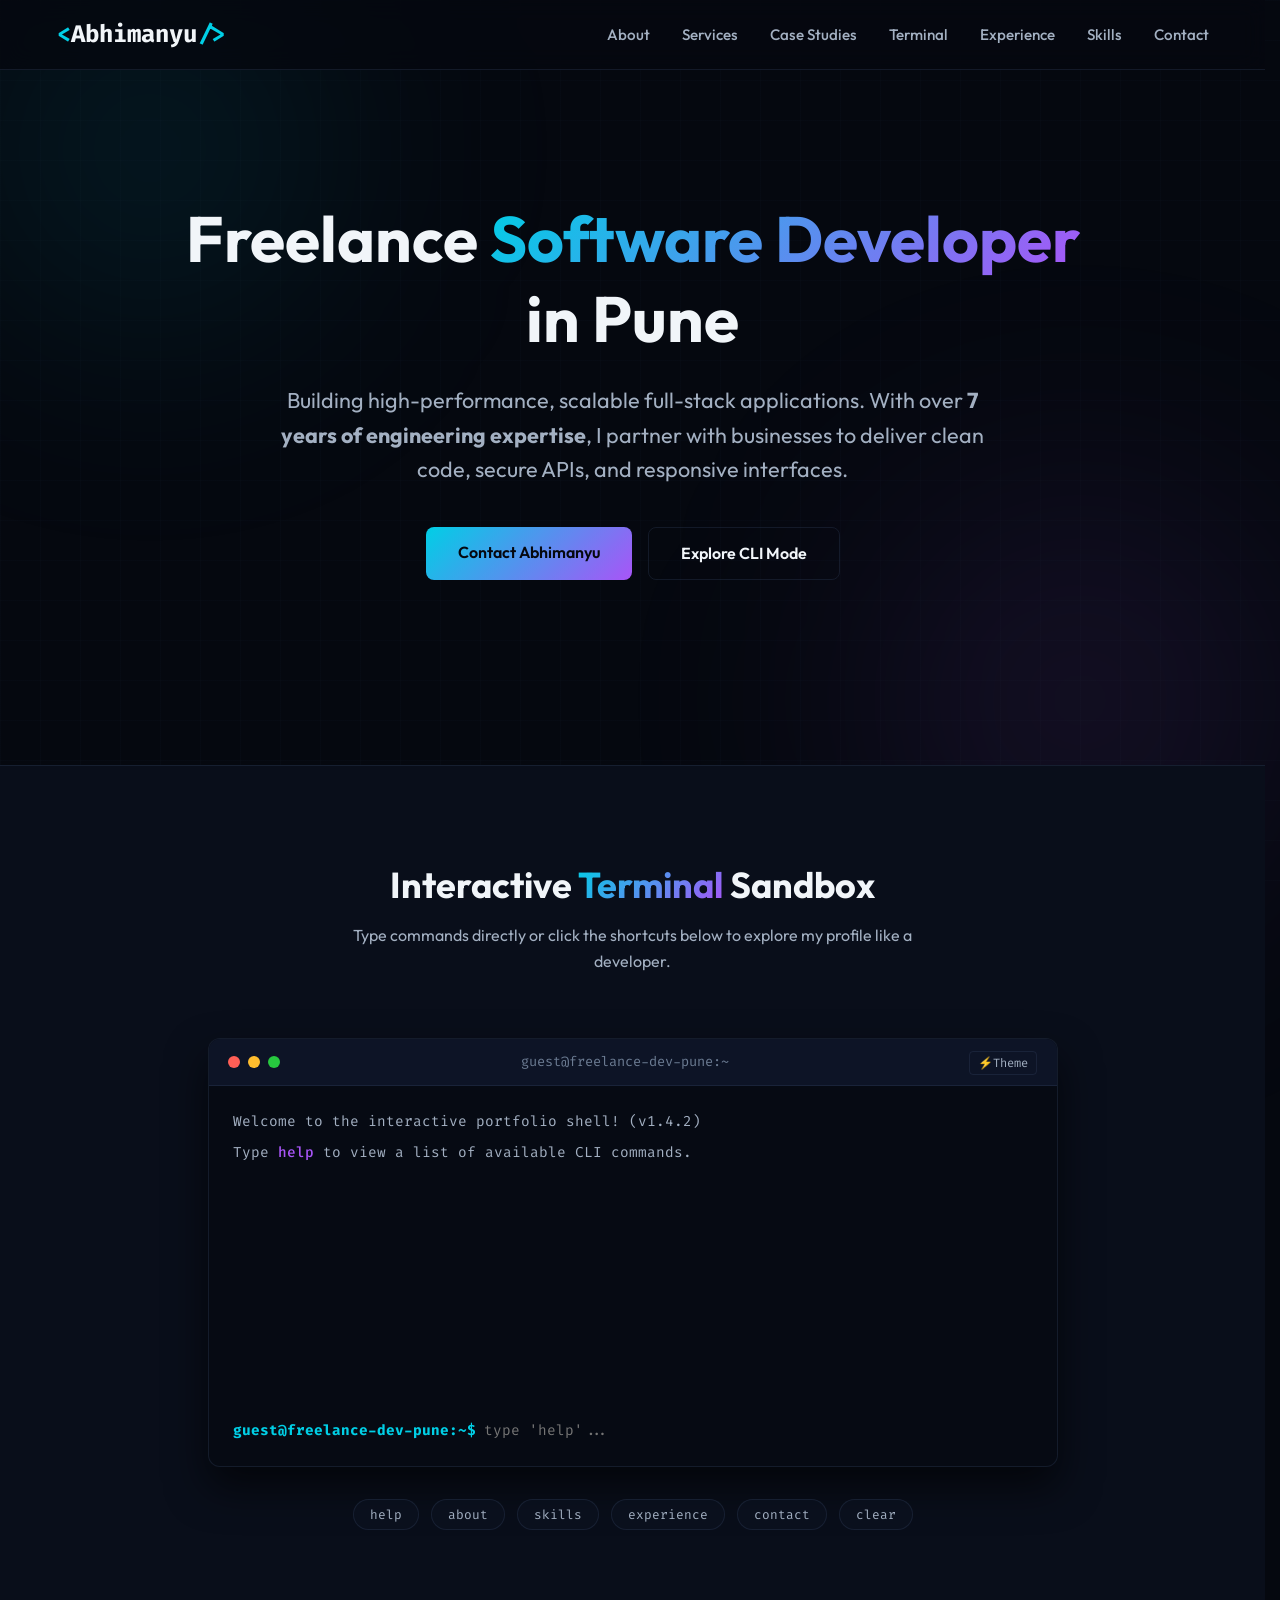
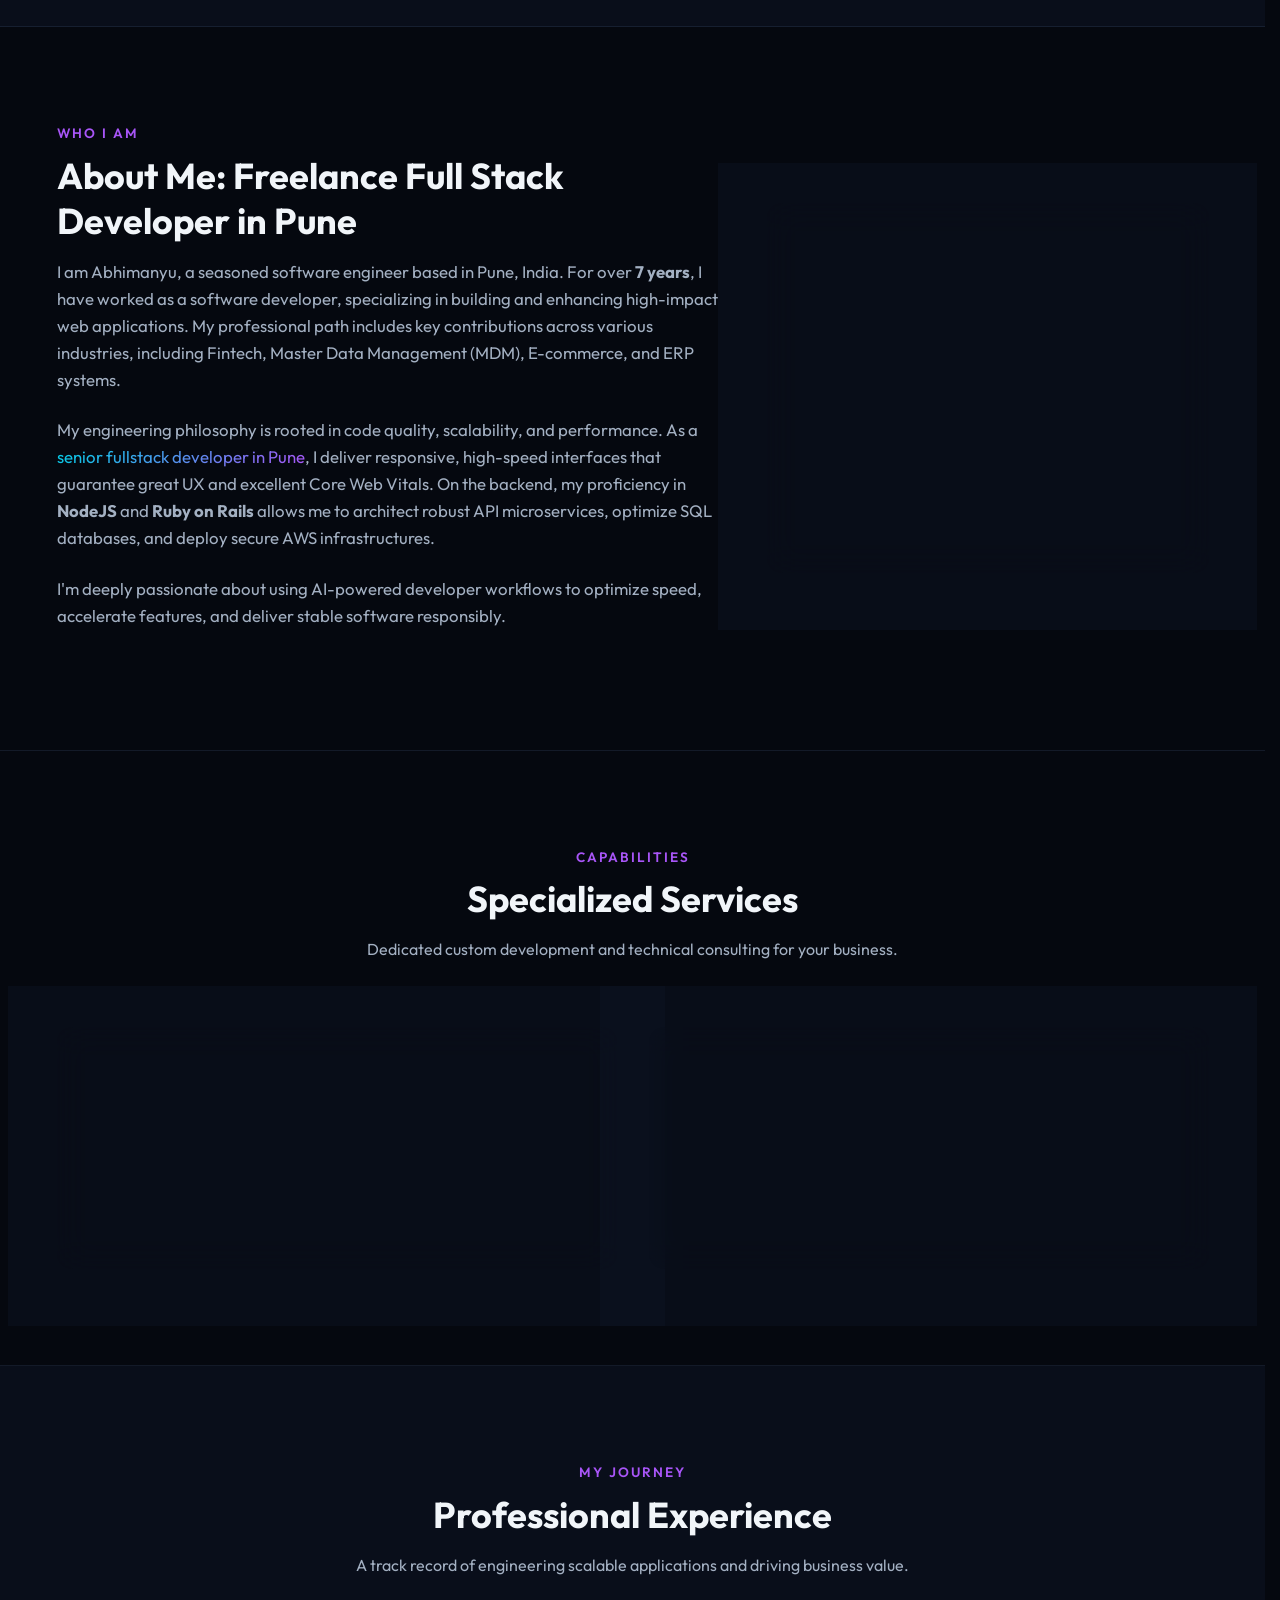
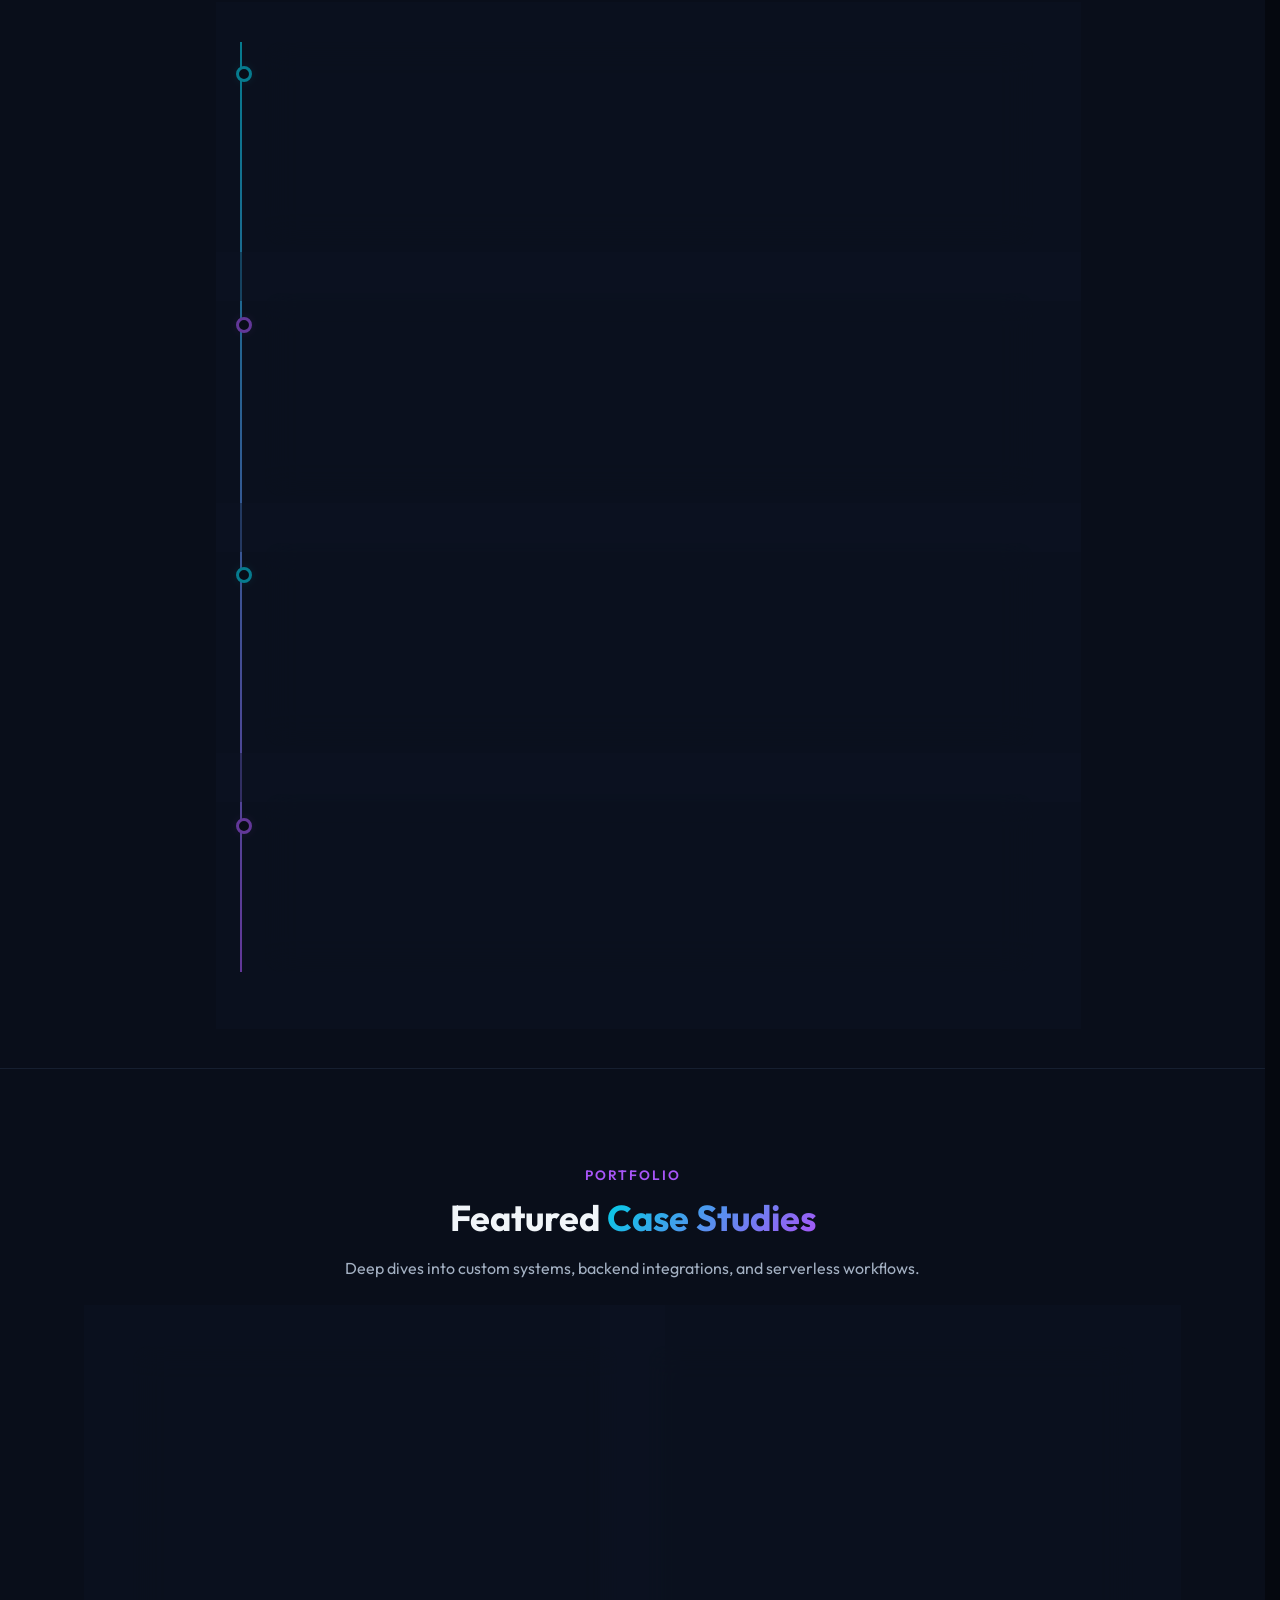
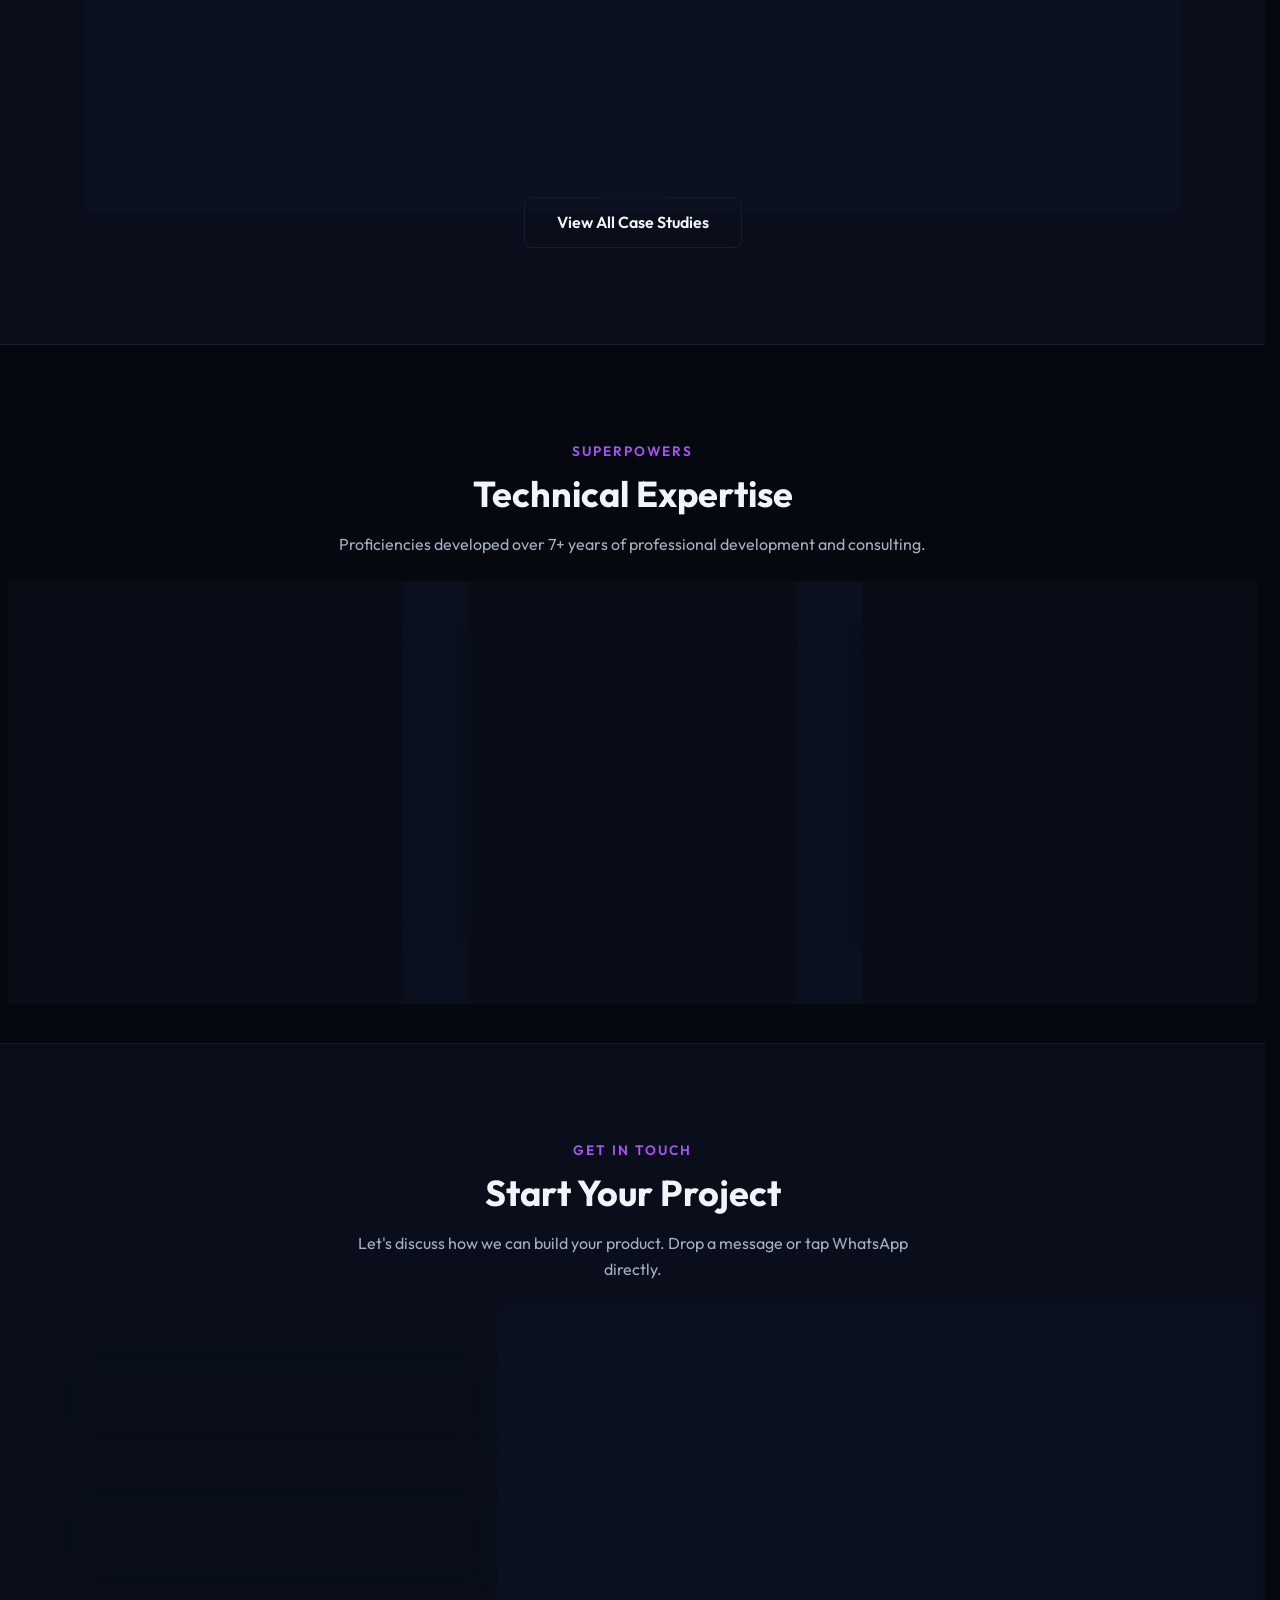
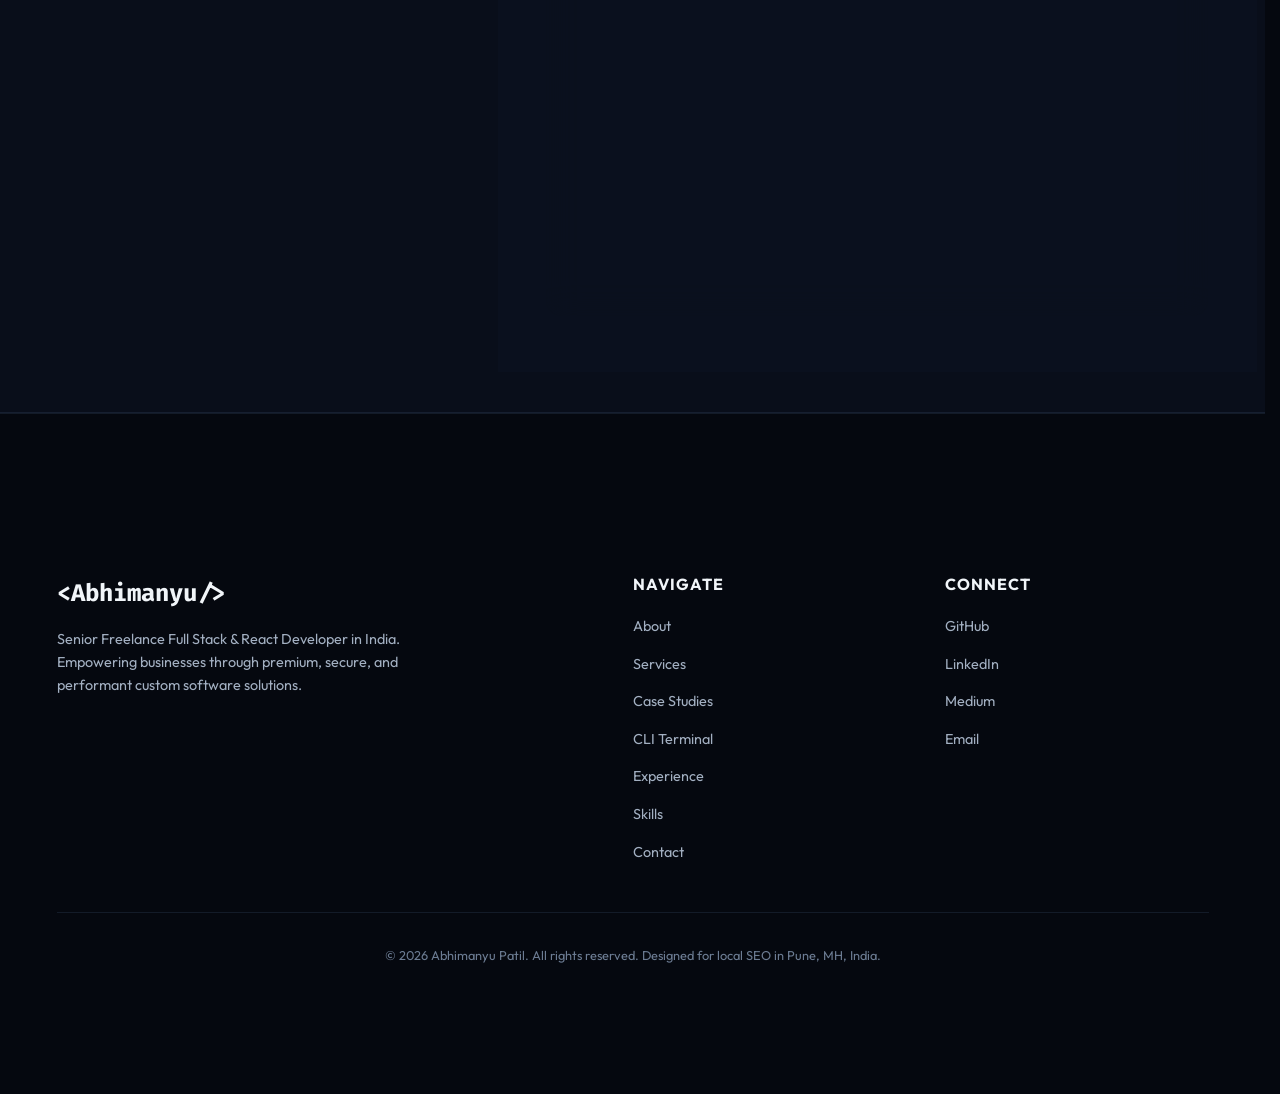
==== commit 4840700e: "seo: remove missing og-image.jpg and profile.jpg references" ====
--- a/index.html
+++ b/index.html
@@ -1,112 +1,212 @@
 <!DOCTYPE html>
 <html lang="en">
+
 <head>
   <meta charset="UTF-8">
   <meta name="viewport" content="width=device-width, initial-scale=1.0">
-  
+
+  <!-- Google Analytics (gtag.js) -->
+  <script async src="https://www.googletagmanager.com/gtag/js?id=G-195HX9BQJP"></script>
+  <script>
+    window.dataLayer = window.dataLayer || [];
+    function gtag() { dataLayer.push(arguments); }
+    gtag('js', new Date());
+
+    gtag('config', 'G-195HX9BQJP');
+  </script>
+
   <!-- Primary SEO Meta Tags -->
   <title>Freelance Full Stack Developer in Pune | React, Node.js & Ruby on Rails Expert</title>
-  <meta name="description" content="Hire an experienced Freelance Full Stack Developer in Pune with 7+ years of expertise in React, Node.js, Ruby on Rails, AWS, and scalable web application development.">
-  <meta name="keywords" content="freelance website developer in Pune, freelance full stack developer in pune, freelance react developer in pune, senior freelance in india, web developer pune, react developer india, Abhimanyu Patil">
+  <meta name="description"
+    content="Hire an experienced Freelance Full Stack Developer in Pune with 7+ years of expertise in React, Node.js, Ruby on Rails, AWS, and scalable web application development.">
+  <meta name="keywords"
+    content="freelance website developer in Pune, freelance full stack developer in pune, freelance react developer in pune, senior freelance in india, web developer pune, react developer india, Abhimanyu Patil">
   <meta name="author" content="Abhimanyu Patil">
   <meta name="robots" content="index, follow">
   <link rel="canonical" href="https://freelance.abhimanyupatil.com">
-  
+  <meta name="google-site-verification" content="0lVxJ1EdGT3_MZSsD5-y8dvzeRHsKPdZM7OWRIPnaag" />
+
   <!-- Open Graph / Facebook -->
   <meta property="og:type" content="website">
   <meta property="og:url" content="https://freelance.abhimanyupatil.com">
   <meta property="og:title" content="Freelance Full Stack Developer in Pune | React, Node.js & Ruby on Rails Expert">
-  <meta property="og:description" content="Hire an experienced Freelance Full Stack Developer in Pune with 7+ years of expertise in React, Node.js, Ruby on Rails, AWS, and scalable web application development.">
-  <meta property="og:image" content="https://freelance.abhimanyupatil.com/assets/og-image.jpg">
+  <meta property="og:description"
+    content="Hire an experienced Freelance Full Stack Developer in Pune with 7+ years of expertise in React, Node.js, Ruby on Rails, AWS, and scalable web application development.">
 
   <!-- Twitter -->
   <meta property="twitter:card" content="summary_large_image">
   <meta property="twitter:url" content="https://freelance.abhimanyupatil.com">
-  <meta property="twitter:title" content="Freelance Full Stack Developer in Pune | React, Node.js & Ruby on Rails Expert">
-  <meta property="twitter:description" content="Hire an experienced Freelance Full Stack Developer in Pune with 7+ years of expertise in React, Node.js, Ruby on Rails, AWS, and scalable web application development.">
-  <meta property="twitter:image" content="https://freelance.abhimanyupatil.com/assets/og-image.jpg">
+  <meta property="twitter:title"
+    content="Freelance Full Stack Developer in Pune | React, Node.js & Ruby on Rails Expert">
+  <meta property="twitter:description"
+    content="Hire an experienced Freelance Full Stack Developer in Pune with 7+ years of expertise in React, Node.js, Ruby on Rails, AWS, and scalable web application development.">
 
   <!-- Favicon -->
-  <link rel="icon" type="image/svg+xml" href="data:image/svg+xml,<svg xmlns=%22http://www.w3.org/2000/svg%22 viewBox=%220 0 100 100%22><text y=%22.9em%22 font-size=%2290%22>⚡</text></svg>">
-  
+  <link rel="icon" type="image/svg+xml"
+    href="data:image/svg+xml,<svg xmlns=%22http://www.w3.org/2000/svg%22 viewBox=%220 0 100 100%22><text y=%22.9em%22 font-size=%2290%22>⚡</text></svg>">
+
   <!-- Google Fonts -->
   <link rel="preconnect" href="https://fonts.googleapis.com">
   <link rel="preconnect" href="https://fonts.gstatic.com" crossorigin>
-  <link href="https://fonts.googleapis.com/css2?family=Fira+Code:wght@400;500;700&family=Outfit:wght@300;400;500;600;700;800&display=swap" rel="stylesheet">
-  
+  <link
+    href="https://fonts.googleapis.com/css2?family=Fira+Code:wght@400;500;700&family=Outfit:wght@300;400;500;600;700;800&display=swap"
+    rel="stylesheet">
+
   <!-- Stylesheet -->
   <link rel="stylesheet" href="index.css">
 
   <!-- Structured Data / JSON-LD for Local, Person & Professional Service SEO -->
   <script type="application/ld+json">
-  {
-    "@context": "https://schema.org",
-    "@graph": [
-      {
-        "@type": ["LocalBusiness", "ProfessionalService"],
-        "@id": "https://freelance.abhimanyupatil.com/#service",
-        "name": "Abhimanyu Patil - Freelance Full Stack Developer in Pune",
-        "url": "https://freelance.abhimanyupatil.com",
-        "logo": "https://freelance.abhimanyupatil.com/assets/logo.png",
-        "image": "https://freelance.abhimanyupatil.com/assets/og-image.jpg",
-        "description": "Hire an experienced Freelance Full Stack Developer in Pune with 7+ years of expertise in React, Node.js, Ruby on Rails, AWS, and scalable web application development.",
-        "telephone": "+91 8446161390",
-        "email": "abhimanyu.patil39@gmail.com",
-        "priceRange": "$$",
-        "address": {
-          "@type": "PostalAddress",
-          "streetAddress": "Koregaon Park",
-          "addressLocality": "Pune",
-          "addressRegion": "Maharashtra",
-          "postalCode": "411001",
-          "addressCountry": "IN"
+    {
+      "@context": "https://schema.org",
+      "@graph": [
+        {
+          "@type": [
+            "LocalBusiness",
+            "ProfessionalService"
+          ],
+          "@id": "https://freelance.abhimanyupatil.com/#service",
+          "name": "Abhimanyu Patil - Freelance Full Stack Developer in Pune",
+          "url": "https://freelance.abhimanyupatil.com",
+          "description": "Freelance Full Stack Developer in Pune with 7+ years of experience building scalable web applications using React, Node.js, Ruby on Rails, AWS, and modern JavaScript technologies.",
+          "logo": "https://freelance.abhimanyupatil.com/assets/logo.png",
+          "telephone": "+91-8446161390",
+          "email": "mailto:abhimanyu.patil39@gmail.com",
+          "priceRange": "$$",
+          "address": {
+            "@type": "PostalAddress",
+            "addressLocality": "Pune",
+            "addressRegion": "Maharashtra",
+            "addressCountry": "IN"
+          },
+          "areaServed": [
+            {
+              "@type": "City",
+              "name": "Pune"
+            },
+            {
+              "@type": "Country",
+              "name": "India"
+            }
+          ],
+          "serviceType": [
+            "Full Stack Development",
+            "React Development",
+            "Ruby on Rails Development",
+            "Node.js Development",
+            "AWS Consulting",
+            "Web Application Development"
+          ],
+          "hasOfferCatalog": {
+            "@type": "OfferCatalog",
+            "name": "Software Development Services",
+            "itemListElement": [
+              {
+                "@type": "Offer",
+                "itemOffered": {
+                  "@type": "Service",
+                  "name": "React Development"
+                }
+              },
+              {
+                "@type": "Offer",
+                "itemOffered": {
+                  "@type": "Service",
+                  "name": "Ruby on Rails Development"
+                }
+              },
+              {
+                "@type": "Offer",
+                "itemOffered": {
+                  "@type": "Service",
+                  "name": "Node.js Development"
+                }
+              },
+              {
+                "@type": "Offer",
+                "itemOffered": {
+                  "@type": "Service",
+                  "name": "AWS Consulting"
+                }
+              },
+              {
+                "@type": "Offer",
+                "itemOffered": {
+                  "@type": "Service",
+                  "name": "Full Stack Development"
+                }
+              }
+            ]
+          },
+          "founder": {
+            "@id": "https://freelance.abhimanyupatil.com/#person"
+          },
+          "knowsAbout": [
+            "React",
+            "Ruby on Rails",
+            "Node.js",
+            "JavaScript",
+            "TypeScript",
+            "AWS",
+            "REST APIs",
+            "PostgreSQL",
+            "MySQL",
+            "Full Stack Development"
+          ],
+          "sameAs": [
+            "https://github.com/abhimanyuPatil",
+            "https://www.linkedin.com/in/abhimanyu-patil91/"
+          ]
         },
-        "geo": {
-          "@type": "GeoCoordinates",
-          "latitude": "18.5362",
-          "longitude": "73.8940"
+        {
+          "@type": "Person",
+          "@id": "https://freelance.abhimanyupatil.com/#person",
+          "name": "Abhimanyu Patil",
+          "url": "https://freelance.abhimanyupatil.com",
+          "jobTitle": "Senior Freelance Full Stack Developer",
+          "description": "Senior Full Stack Developer specializing in React, Node.js, Ruby on Rails, AWS, and scalable web application development.",
+          "worksFor": {
+            "@id": "https://freelance.abhimanyupatil.com/#service"
+          },
+          "alumniOf": {
+            "@type": "CollegeOrUniversity",
+            "name": "Savitribai Phule Pune University"
+          },
+          "knowsAbout": [
+            "React",
+            "Ruby on Rails",
+            "Node.js",
+            "AWS",
+            "JavaScript",
+            "TypeScript",
+            "Software Architecture",
+            "REST APIs",
+            "PostgreSQL"
+          ],
+          "sameAs": [
+            "https://github.com/abhimanyuPatil",
+            "https://www.linkedin.com/in/abhimanyupatil91/"
+          ],
+          "mainEntityOfPage": {
+            "@type": "WebPage",
+            "@id": "https://freelance.abhimanyupatil.com"
+          }
         },
-        "areaServed": [
-          {
-            "@type": "AdministrativeArea",
-            "name": "Pune"
+        {
+          "@type": "WebSite",
+          "@id": "https://freelance.abhimanyupatil.com/#website",
+          "url": "https://freelance.abhimanyupatil.com",
+          "name": "Abhimanyu Patil - Freelance Full Stack Developer",
+          "publisher": {
+            "@id": "https://freelance.abhimanyupatil.com/#service"
           },
-          {
-            "@type": "Country",
-            "name": "India"
-          }
-        ],
-        "knowsAbout": [
-          "React Developer",
-          "Full Stack Web Development",
-          "Ruby on Rails Development",
-          "NodeJS Development",
-          "Javascript Programming",
-          "AWS Cloud Infrastructure"
-        ]
-      },
-      {
-        "@type": "Person",
-        "@id": "https://freelance.abhimanyupatil.com/#person",
-        "name": "Abhimanyu Patil",
-        "jobTitle": "Senior Freelance Full Stack Developer",
-        "worksFor": {
-          "@type": "Organization",
-          "name": "Freelance"
-        },
-        "alumniOf": {
-          "@type": "EducationalOrganization",
-          "name": "Pune University"
-        },
-        "sameAs": [
-          "https://github.com/abhimanyuPatil/",
-          "https://www.linkedin.com/in/abhimanyu-patil91/"
-        ]
-      }
-    ]
-  }
+          "inLanguage": "en-IN"
+        }
+      ]
+    }
   </script>
 </head>
+
 <body>
   <!-- Ambient background glow effects -->
   <div class="ambient-glow glow-1"></div>
@@ -162,13 +262,14 @@
           Freelance <span class="highlight">Software Developer</span> in Pune
         </h1>
         <p class="hero-subtitle">
-          Building high-performance, scalable full-stack applications. With over <strong>7 years of engineering expertise</strong>, I partner with businesses to deliver clean code, secure APIs, and responsive interfaces.
+          Building high-performance, scalable full-stack applications. With over <strong>7 years of engineering
+            expertise</strong>, I partner with businesses to deliver clean code, secure APIs, and responsive interfaces.
         </p>
         <div class="hero-actions">
           <a href="#contact" class="btn btn-primary">Contact Abhimanyu</a>
           <a href="#terminal-section" class="btn btn-secondary">Explore CLI Mode</a>
         </div>
-        
+
         <!-- Keyword tags for SEO indexing -->
         <div class="seo-tags-list visually-hidden">
           <span class="seo-tag-item">Freelance Full Stack Developer in Pune</span>
@@ -183,9 +284,10 @@
       <div class="section-container">
         <div class="section-header">
           <h2 class="section-title">Interactive <span class="highlight">Terminal</span> Sandbox</h2>
-          <p class="section-subtitle">Type commands directly or click the shortcuts below to explore my profile like a developer.</p>
-        </div>
-        
+          <p class="section-subtitle">Type commands directly or click the shortcuts below to explore my profile like a
+            developer.</p>
+        </div>
+
         <!-- Terminal Window -->
         <div class="terminal-window" id="terminal-window">
           <div class="terminal-titlebar">
@@ -196,23 +298,26 @@
             </div>
             <div class="terminal-title">guest@freelance-dev-pune:~</div>
             <div class="terminal-actions">
-              <button id="terminal-theme-toggle" class="terminal-action-btn" title="Toggle Colors" aria-label="Change Terminal Theme">⚡Theme</button>
+              <button id="terminal-theme-toggle" class="terminal-action-btn" title="Toggle Colors"
+                aria-label="Change Terminal Theme">⚡Theme</button>
             </div>
           </div>
           <div class="terminal-body" id="terminal-body">
             <div class="terminal-line">Welcome to the interactive portfolio shell! (v1.4.2)</div>
-            <div class="terminal-line">Type <span class="terminal-highlight">help</span> to view a list of available CLI commands.</div>
+            <div class="terminal-line">Type <span class="terminal-highlight">help</span> to view a list of available CLI
+              commands.</div>
             <div class="terminal-line">&nbsp;</div>
             <div class="terminal-output-area" id="terminal-output">
               <!-- Appended lines go here -->
             </div>
             <div class="terminal-prompt-line">
               <span class="terminal-prompt">guest@freelance-dev-pune:~$</span>
-              <input type="text" id="terminal-input" autocomplete="off" autofocus aria-label="Terminal Input" placeholder="type 'help'...">
-            </div>
-          </div>
-        </div>
-        
+              <input type="text" id="terminal-input" autocomplete="off" autofocus aria-label="Terminal Input"
+                placeholder="type 'help'...">
+            </div>
+          </div>
+        </div>
+
         <!-- Terminal Quick Action Chips -->
         <div class="terminal-chips">
           <button class="chip" data-cmd="help">help</button>
@@ -232,16 +337,24 @@
           <div class="section-badge">Who I Am</div>
           <h2 class="section-title">About Me: Freelance Full Stack Developer in Pune</h2>
           <p class="about-text">
-            I am Abhimanyu, a seasoned software engineer based in Pune, India. For over <strong>7 years</strong>, I have worked as a software developer, specializing in building and enhancing high-impact web applications. My professional path includes key contributions across various industries, including Fintech, Master Data Management (MDM), E-commerce, and ERP systems.
+            I am Abhimanyu, a seasoned software engineer based in Pune, India. For over <strong>7 years</strong>, I have
+            worked as a software developer, specializing in building and enhancing high-impact web applications. My
+            professional path includes key contributions across various industries, including Fintech, Master Data
+            Management (MDM), E-commerce, and ERP systems.
           </p>
           <p class="about-text">
-            My engineering philosophy is rooted in code quality, scalability, and performance. As a <span class="highlight">senior fullstack developer in Pune</span>, I deliver responsive, high-speed interfaces that guarantee great UX and excellent Core Web Vitals. On the backend, my proficiency in <strong>NodeJS</strong> and <strong>Ruby on Rails</strong> allows me to architect robust API microservices, optimize SQL databases, and deploy secure AWS infrastructures.
+            My engineering philosophy is rooted in code quality, scalability, and performance. As a <span
+              class="highlight">senior fullstack developer in Pune</span>, I deliver responsive, high-speed interfaces
+            that guarantee great UX and excellent Core Web Vitals. On the backend, my proficiency in
+            <strong>NodeJS</strong> and <strong>Ruby on Rails</strong> allows me to architect robust API microservices,
+            optimize SQL databases, and deploy secure AWS infrastructures.
           </p>
           <p class="about-text">
-            I'm deeply passionate about using AI-powered developer workflows to optimize speed, accelerate features, and deliver stable software responsibly.
+            I'm deeply passionate about using AI-powered developer workflows to optimize speed, accelerate features, and
+            deliver stable software responsibly.
           </p>
         </div>
-        
+
         <div class="about-visual">
           <div class="glass-card profile-card">
             <div class="profile-avatar-container">
@@ -286,18 +399,24 @@
           <div class="glass-card">
             <h3 style="color: var(--neon-cyan); margin-bottom: 1rem;">Ruby on Rails Development</h3>
             <p style="font-size: 0.95rem; line-height: 1.6; color: var(--text-secondary);">
-              Building scalable SaaS platforms, secure RESTful APIs, database optimizations, and cloud infrastructure setups. Get direct consulting from a senior developer in India.
+              Building scalable SaaS platforms, secure RESTful APIs, database optimizations, and cloud infrastructure
+              setups. Get direct consulting from a senior developer in India.
             </p>
-            <a href="services/ruby-on-rails-developer-pune.html" class="btn btn-secondary" style="margin-top: 1.5rem; padding: 0.5rem 1.25rem; font-size: 0.85rem; display: inline-block;">View Service Details &rarr;</a>
-          </div>
-          
+            <a href="services/ruby-on-rails-developer-pune.html" class="btn btn-secondary"
+              style="margin-top: 1.5rem; padding: 0.5rem 1.25rem; font-size: 0.85rem; display: inline-block;">View
+              Service Details &rarr;</a>
+          </div>
+
           <!-- React / Frontend Service Card -->
           <div class="glass-card">
             <h3 style="color: var(--neon-purple); margin-bottom: 1rem;">React & Frontend Engineering</h3>
             <p style="font-size: 0.95rem; line-height: 1.6; color: var(--text-secondary);">
-              Designing fast, modular client-side apps with clean responsive layouts, state manager systems, and verified Core Web Vitals performance.
+              Designing fast, modular client-side apps with clean responsive layouts, state manager systems, and
+              verified Core Web Vitals performance.
             </p>
-            <a href="services/react-developer-pune.html" class="btn btn-secondary" style="margin-top: 1.5rem; padding: 0.5rem 1.25rem; font-size: 0.85rem; display: inline-block;">View Service Details &rarr;</a>
+            <a href="services/react-developer-pune.html" class="btn btn-secondary"
+              style="margin-top: 1.5rem; padding: 0.5rem 1.25rem; font-size: 0.85rem; display: inline-block;">View
+              Service Details &rarr;</a>
           </div>
         </div>
       </div>
@@ -309,7 +428,8 @@
         <div class="section-header">
           <div class="section-badge">My Journey</div>
           <h2 class="section-title">Professional Experience</h2>
-          <p class="section-subtitle">A track record of engineering scalable applications and driving business value.</p>
+          <p class="section-subtitle">A track record of engineering scalable applications and driving business value.
+          </p>
         </div>
 
         <div class="timeline">
@@ -325,7 +445,9 @@
                 <span class="timeline-duration">Sep 2023 - Present</span>
               </div>
               <p class="timeline-desc">
-                Consulting clients on scalable system designs and software development architectures. Leading features using Javascript frameworks, optimizing app performance, and adopting AI-assisted productivity pipelines to streamline development.
+                Consulting clients on scalable system designs and software development architectures. Leading features
+                using Javascript frameworks, optimizing app performance, and adopting AI-assisted productivity pipelines
+                to streamline development.
               </p>
             </div>
           </div>
@@ -342,7 +464,9 @@
                 <span class="timeline-duration">Nov 2021 - Sep 2023</span>
               </div>
               <p class="timeline-desc">
-                Designed, developed, and deployed full stack features across fintech and MDM projects. Built and integrated secure RESTful APIs, optimized complex SQL queries for relational databases, and maintained high unit test coverages.
+                Designed, developed, and deployed full stack features across fintech and MDM projects. Built and
+                integrated secure RESTful APIs, optimized complex SQL queries for relational databases, and maintained
+                high unit test coverages.
               </p>
             </div>
           </div>
@@ -359,7 +483,9 @@
                 <span class="timeline-duration">Oct 2019 - Nov 2021</span>
               </div>
               <p class="timeline-desc">
-                Spearheaded clients' web-application requirements, building customized ERP and e-commerce solutions. Optimized React state managers and component lifecycles to reduce interaction response delays and increase accessibility scores.
+                Spearheaded clients' web-application requirements, building customized ERP and e-commerce solutions.
+                Optimized React state managers and component lifecycles to reduce interaction response delays and
+                increase accessibility scores.
               </p>
             </div>
           </div>
@@ -376,7 +502,8 @@
                 <span class="timeline-duration">Apr 2019 - Sep 2019</span>
               </div>
               <p class="timeline-desc">
-                Acquired training in Javascript ecosystem development (HTML, CSS, modern JS, Node.js). Contributed to small modules and bug-fixes while understanding version control (Git) and testing paradigms.
+                Acquired training in Javascript ecosystem development (HTML, CSS, modern JS, Node.js). Contributed to
+                small modules and bug-fixes while understanding version control (Git) and testing paradigms.
               </p>
             </div>
           </div>
@@ -385,72 +512,101 @@
     </section>
 
     <!-- Featured Case Studies Preview Section -->
-    <section id="case-studies" class="experience-section" style="border-block-end: 1px solid var(--border-color); background-color: var(--bg-deep);">
+    <section id="case-studies" class="experience-section"
+      style="border-block-end: 1px solid var(--border-color); background-color: var(--bg-deep);">
       <div class="section-container">
         <div class="section-header">
           <div class="section-badge">Portfolio</div>
           <h2 class="section-title">Featured <span class="highlight">Case Studies</span></h2>
-          <p class="section-subtitle">Deep dives into custom systems, backend integrations, and serverless workflows.</p>
-        </div>
-
-        <div style="display: grid; grid-template-columns: repeat(auto-fit, minmax(340px, 1fr)); gap: 2rem; max-width: 1000px; margin: 0 auto;">
+          <p class="section-subtitle">Deep dives into custom systems, backend integrations, and serverless workflows.
+          </p>
+        </div>
+
+        <div
+          style="display: grid; grid-template-columns: repeat(auto-fit, minmax(340px, 1fr)); gap: 2rem; max-width: 1000px; margin: 0 auto;">
           <!-- Card 1: BizEcho -->
-          <div class="glass-card" style="padding: 2.5rem; text-align: left; display: flex; flex-direction: column; gap: 1rem; justify-content: space-between;">
+          <div class="glass-card"
+            style="padding: 2.5rem; text-align: left; display: flex; flex-direction: column; gap: 1rem; justify-content: space-between;">
             <div style="display: flex; flex-direction: column; gap: 1rem;">
-              <div style="display: flex; justify-content: space-between; align-items: flex-start; flex-wrap: wrap; gap: 0.5rem;">
-                <span class="section-badge" style="letter-spacing: 1px; color: var(--neon-cyan); border-color: var(--neon-cyan);">WhatsApp Feedback Automation</span>
-                <span class="timeline-duration" style="background-color: rgba(255,255,255,0.05); padding: 0.3rem 0.75rem; border-radius: 4px; font-family: var(--font-mono); font-size: 0.85rem; color: var(--text-muted);">6+ Months</span>
+              <div
+                style="display: flex; justify-content: space-between; align-items: flex-start; flex-wrap: wrap; gap: 0.5rem;">
+                <span class="section-badge"
+                  style="letter-spacing: 1px; color: var(--neon-cyan); border-color: var(--neon-cyan);">WhatsApp
+                  Feedback Automation</span>
+                <span class="timeline-duration"
+                  style="background-color: rgba(255,255,255,0.05); padding: 0.3rem 0.75rem; border-radius: 4px; font-family: var(--font-mono); font-size: 0.85rem; color: var(--text-muted);">6+
+                  Months</span>
               </div>
               <h3 style="font-size: 1.4rem; margin-top: 0.25rem; line-height: 1.4;">
-                <a href="case-studies/bizecho.html" style="color: var(--text-primary); text-decoration: none; transition: color 0.2s;" onmouseover="this.style.color='var(--neon-cyan)'" onmouseout="this.style.color='var(--text-primary)'">
+                <a href="case-studies/bizecho.html"
+                  style="color: var(--text-primary); text-decoration: none; transition: color 0.2s;"
+                  onmouseover="this.style.color='var(--neon-cyan)'" onmouseout="this.style.color='var(--text-primary)'">
                   Building BizEcho – A WhatsApp Feedback Platform
                 </a>
               </h3>
               <p style="color: var(--text-secondary); line-height: 1.6; font-size: 0.95rem; margin: 0;">
-                A serverless platform enabling businesses to collect customer feedback directly on WhatsApp, automate follow-ups, and proactively manage online reputation.
+                A serverless platform enabling businesses to collect customer feedback directly on WhatsApp, automate
+                follow-ups, and proactively manage online reputation.
               </p>
               <div style="display: flex; gap: 0.5rem; flex-wrap: wrap; margin-top: 0.5rem; align-items: center;">
-                <span class="seo-tag-item" style="border-color: var(--neon-cyan); color: var(--neon-cyan);">Node.js</span>
-                <span class="seo-tag-item" style="border-color: var(--neon-cyan); color: var(--neon-cyan);">TypeScript</span>
-                <span class="seo-tag-item" style="border-color: var(--neon-purple); color: var(--neon-purple);">AWS Lambda</span>
+                <span class="seo-tag-item"
+                  style="border-color: var(--neon-cyan); color: var(--neon-cyan);">Node.js</span>
+                <span class="seo-tag-item"
+                  style="border-color: var(--neon-cyan); color: var(--neon-cyan);">TypeScript</span>
+                <span class="seo-tag-item" style="border-color: var(--neon-purple); color: var(--neon-purple);">AWS
+                  Lambda</span>
                 <span class="seo-tag-item">SQS</span>
               </div>
             </div>
             <div style="margin-top: 1rem;">
-              <a href="case-studies/bizecho.html" class="btn btn-primary" style="padding: 0.6rem 1.5rem; font-size: 0.85rem; display: inline-block;">Read Case Study &rarr;</a>
+              <a href="case-studies/bizecho.html" class="btn btn-primary"
+                style="padding: 0.6rem 1.5rem; font-size: 0.85rem; display: inline-block;">Read Case Study &rarr;</a>
             </div>
           </div>
 
           <!-- Card 2: Runique Store -->
-          <div class="glass-card" style="padding: 2.5rem; text-align: left; display: flex; flex-direction: column; gap: 1rem; justify-content: space-between;">
+          <div class="glass-card"
+            style="padding: 2.5rem; text-align: left; display: flex; flex-direction: column; gap: 1rem; justify-content: space-between;">
             <div style="display: flex; flex-direction: column; gap: 1rem;">
-              <div style="display: flex; justify-content: space-between; align-items: flex-start; flex-wrap: wrap; gap: 0.5rem;">
-                <span class="section-badge" style="letter-spacing: 1px; color: var(--neon-cyan); border-color: var(--neon-cyan);">E-commerce Brand</span>
-                <span class="timeline-duration" style="background-color: rgba(255,255,255,0.05); padding: 0.3rem 0.75rem; border-radius: 4px; font-family: var(--font-mono); font-size: 0.85rem; color: var(--text-muted);">Shopify</span>
+              <div
+                style="display: flex; justify-content: space-between; align-items: flex-start; flex-wrap: wrap; gap: 0.5rem;">
+                <span class="section-badge"
+                  style="letter-spacing: 1px; color: var(--neon-cyan); border-color: var(--neon-cyan);">E-commerce
+                  Brand</span>
+                <span class="timeline-duration"
+                  style="background-color: rgba(255,255,255,0.05); padding: 0.3rem 0.75rem; border-radius: 4px; font-family: var(--font-mono); font-size: 0.85rem; color: var(--text-muted);">Shopify</span>
               </div>
               <h3 style="font-size: 1.4rem; margin-top: 0.25rem; line-height: 1.4;">
-                <a href="case-studies/runique.html" style="color: var(--text-primary); text-decoration: none; transition: color 0.2s;" onmouseover="this.style.color='var(--neon-cyan)'" onmouseout="this.style.color='var(--text-primary)'">
+                <a href="case-studies/runique.html"
+                  style="color: var(--text-primary); text-decoration: none; transition: color 0.2s;"
+                  onmouseover="this.style.color='var(--neon-cyan)'" onmouseout="this.style.color='var(--text-primary)'">
                   Building Runique Store – A Running E-commerce Brand
                 </a>
               </h3>
               <p style="color: var(--text-secondary); line-height: 1.6; font-size: 0.95rem; margin: 0;">
-                A specialized e-commerce storefront for endurance runners. Combines Shopify customizations, Razorpay payment integrations, and marketing conversion trackers.
+                A specialized e-commerce storefront for endurance runners. Combines Shopify customizations, Razorpay
+                payment integrations, and marketing conversion trackers.
               </p>
               <div style="display: flex; gap: 0.5rem; flex-wrap: wrap; margin-top: 0.5rem; align-items: center;">
-                <span class="seo-tag-item" style="border-color: var(--neon-cyan); color: var(--neon-cyan);">Shopify</span>
-                <span class="seo-tag-item" style="border-color: var(--neon-purple); color: var(--neon-purple);">Custom Theme</span>
-                <span class="seo-tag-item" style="border-color: var(--neon-cyan); color: var(--neon-cyan);">Razorpay</span>
+                <span class="seo-tag-item"
+                  style="border-color: var(--neon-cyan); color: var(--neon-cyan);">Shopify</span>
+                <span class="seo-tag-item" style="border-color: var(--neon-purple); color: var(--neon-purple);">Custom
+                  Theme</span>
+                <span class="seo-tag-item"
+                  style="border-color: var(--neon-cyan); color: var(--neon-cyan);">Razorpay</span>
                 <span class="seo-tag-item">Analytics</span>
               </div>
             </div>
             <div style="margin-top: 1rem;">
-              <a href="case-studies/runique.html" class="btn btn-primary" style="padding: 0.6rem 1.5rem; font-size: 0.85rem; display: inline-block;">Read Case Study &rarr;</a>
+              <a href="case-studies/runique.html" class="btn btn-primary"
+                style="padding: 0.6rem 1.5rem; font-size: 0.85rem; display: inline-block;">Read Case Study &rarr;</a>
             </div>
           </div>
         </div>
 
         <div style="margin-top: 2.5rem; text-align: center;">
-          <a href="case-studies/index.html" class="btn btn-secondary" style="padding: 0.75rem 2rem;">View All Case Studies</a>
+          <a href="case-studies/index.html" class="btn btn-secondary" style="padding: 0.75rem 2rem;">View All Case
+            Studies</a>
         </div>
       </div>
     </section>
@@ -461,7 +617,8 @@
         <div class="section-header">
           <div class="section-badge">Superpowers</div>
           <h2 class="section-title">Technical Expertise</h2>
-          <p class="section-subtitle">Proficiencies developed over 7+ years of professional development and consulting.</p>
+          <p class="section-subtitle">Proficiencies developed over 7+ years of professional development and consulting.
+          </p>
         </div>
 
         <div class="skills-grid">
@@ -594,7 +751,8 @@
         <div class="section-header">
           <div class="section-badge">Get in Touch</div>
           <h2 class="section-title">Start Your Project</h2>
-          <p class="section-subtitle">Let's discuss how we can build your product. Drop a message or tap WhatsApp directly.</p>
+          <p class="section-subtitle">Let's discuss how we can build your product. Drop a message or tap WhatsApp
+            directly.</p>
         </div>
 
         <div class="contact-grid">
@@ -610,12 +768,14 @@
 
 
             <!-- WhatsApp Direct Action Card -->
-            <a href="https://wa.me/918446042956?text=Hi%20Abhimanyu,%20I%20saw%20your%20portfolio%20and%20would%20like%20to%20discuss%20a%20web%20development%20project." 
-               target="_blank" rel="noopener noreferrer" class="glass-card whatsapp-card-link">
+            <a href="https://wa.me/918446042956?text=Hi%20Abhimanyu,%20I%20saw%20your%20portfolio%20and%20would%20like%20to%20discuss%20a%20web%20development%20project."
+              target="_blank" rel="noopener noreferrer" class="glass-card whatsapp-card-link">
               <div class="whatsapp-card-content">
                 <div class="whatsapp-icon-wrapper">
                   <svg class="whatsapp-logo" viewBox="0 0 24 24" xmlns="http://www.w3.org/2000/svg">
-                    <path d="M12.012 2c-5.506 0-9.989 4.478-9.99 9.984a9.96 9.96 0 0 0 1.333 4.982L2 22l5.233-1.371a9.936 9.936 0 0 0 4.779 1.229h.004c5.505 0 9.989-4.478 9.99-9.985A9.982 9.982 0 0 0 12.012 2zm5.835 14.165c-.32.902-1.854 1.765-2.54 1.84-.617.068-1.42.115-2.28-.168a11.144 11.144 0 0 1-4.708-3.09 10.373 10.373 0 0 1-2.285-4.148 4.792 4.792 0 0 1 .184-3.558c.37-.502.825-.596 1.096-.596.27 0 .54.002.776.012.247.012.576-.096.903.685.337.8.91 2.22.99 2.378.077.158.128.34.02.553-.108.213-.162.34-.324.529-.162.188-.34.42-.486.564-.162.16-.33.334-.142.66.188.32.836 1.38 1.796 2.235.96.856 1.769 1.122 2.106 1.29.337.168.536.138.736-.093.2-.23.864-1.008 1.098-1.354.237-.347.473-.289.794-.17.32.118 2.03.957 2.38 1.13.35.172.583.256.669.403.086.147.086.847-.234 1.748z" fill="#00E676" />
+                    <path
+                      d="M12.012 2c-5.506 0-9.989 4.478-9.99 9.984a9.96 9.96 0 0 0 1.333 4.982L2 22l5.233-1.371a9.936 9.936 0 0 0 4.779 1.229h.004c5.505 0 9.989-4.478 9.99-9.985A9.982 9.982 0 0 0 12.012 2zm5.835 14.165c-.32.902-1.854 1.765-2.54 1.84-.617.068-1.42.115-2.28-.168a11.144 11.144 0 0 1-4.708-3.09 10.373 10.373 0 0 1-2.285-4.148 4.792 4.792 0 0 1 .184-3.558c.37-.502.825-.596 1.096-.596.27 0 .54.002.776.012.247.012.576-.096.903.685.337.8.91 2.22.99 2.378.077.158.128.34.02.553-.108.213-.162.34-.324.529-.162.188-.34.42-.486.564-.162.16-.33.334-.142.66.188.32.836 1.38 1.796 2.235.96.856 1.769 1.122 2.106 1.29.337.168.536.138.736-.093.2-.23.864-1.008 1.098-1.354.237-.347.473-.289.794-.17.32.118 2.03.957 2.38 1.13.35.172.583.256.669.403.086.147.086.847-.234 1.748z"
+                      fill="#00E676" />
                   </svg>
                 </div>
                 <div class="whatsapp-text">
@@ -631,7 +791,7 @@
             <form id="portfolio-contact-form" action="#" method="POST">
               <fieldset>
                 <legend>Send a Message</legend>
-                
+
                 <div class="form-group">
                   <label for="form-name">Name</label>
                   <input type="text" id="form-name" name="name" required placeholder="Your Name" autocomplete="name">
@@ -639,12 +799,14 @@
 
                 <div class="form-group">
                   <label for="form-email">Email</label>
-                  <input type="email" id="form-email" name="email" required placeholder="your.email@domain.com" autocomplete="email">
+                  <input type="email" id="form-email" name="email" required placeholder="your.email@domain.com"
+                    autocomplete="email">
                 </div>
 
                 <div class="form-group">
                   <label for="form-message">Project Description</label>
-                  <textarea id="form-message" name="message" rows="5" required placeholder="What kind of freelance website development project are you looking for? (e.g. React, Rails, NodeJS, e-commerce, etc.)"></textarea>
+                  <textarea id="form-message" name="message" rows="5" required
+                    placeholder="What kind of freelance website development project are you looking for? (e.g. React, Rails, NodeJS, e-commerce, etc.)"></textarea>
                 </div>
 
                 <button type="submit" class="btn btn-primary btn-full">Submit Query</button>
@@ -663,7 +825,8 @@
       <div class="footer-grid">
         <div class="footer-brand">
           <span class="logo">&lt;Abhimanyu/&gt;</span>
-          <p>Senior Freelance Full Stack & React Developer in India. Empowering businesses through premium, secure, and performant custom software solutions.</p>
+          <p>Senior Freelance Full Stack & React Developer in India. Empowering businesses through premium, secure, and
+            performant custom software solutions.</p>
         </div>
         <div class="footer-links">
           <h4>Navigate</h4>
@@ -681,7 +844,8 @@
           <h4>Connect</h4>
           <ul>
             <li><a href="https://github.com/abhimanyuPatil/" target="_blank" rel="noopener noreferrer">GitHub</a></li>
-            <li><a href="https://www.linkedin.com/in/abhimanyu-patil91/" target="_blank" rel="noopener noreferrer">LinkedIn</a></li>
+            <li><a href="https://www.linkedin.com/in/abhimanyu-patil91/" target="_blank"
+                rel="noopener noreferrer">LinkedIn</a></li>
             <li><a href="https://medium.com/@abhimanyu.patil" target="_blank" rel="noopener noreferrer">Medium</a></li>
             <li><a href="mailto:abhimanyu.patil39@gmail.com">Email</a></li>
           </ul>
@@ -696,4 +860,5 @@
   <!-- Script file -->
   <script src="app.js"></script>
 </body>
-</html>
+
+</html>
--- a/index.css
+++ b/index.css
@@ -981,3 +981,42 @@
   font-size: 0.8rem;
   color: var(--text-muted);
 }
+
+/* Breadcrumbs Styling */
+.breadcrumb-container {
+  background-color: rgba(0, 0, 0, 0.15);
+  border-bottom: 1px solid var(--border-color);
+}
+
+.breadcrumb-container .section-container {
+  padding-block: 1rem;
+}
+
+.breadcrumb ol {
+  list-style: none;
+  display: flex;
+  gap: 0.5rem;
+  font-size: 0.85rem;
+  color: var(--text-muted);
+  font-family: var(--font-mono);
+  margin: 0;
+  padding: 0;
+}
+
+.breadcrumb li a {
+  color: var(--text-secondary);
+  text-decoration: none;
+  transition: color 0.2s;
+}
+
+.breadcrumb li a:hover {
+  color: var(--neon-cyan);
+}
+
+.breadcrumb li span.separator {
+  color: var(--text-muted);
+}
+
+.breadcrumb li span.current {
+  color: var(--neon-cyan);
+}
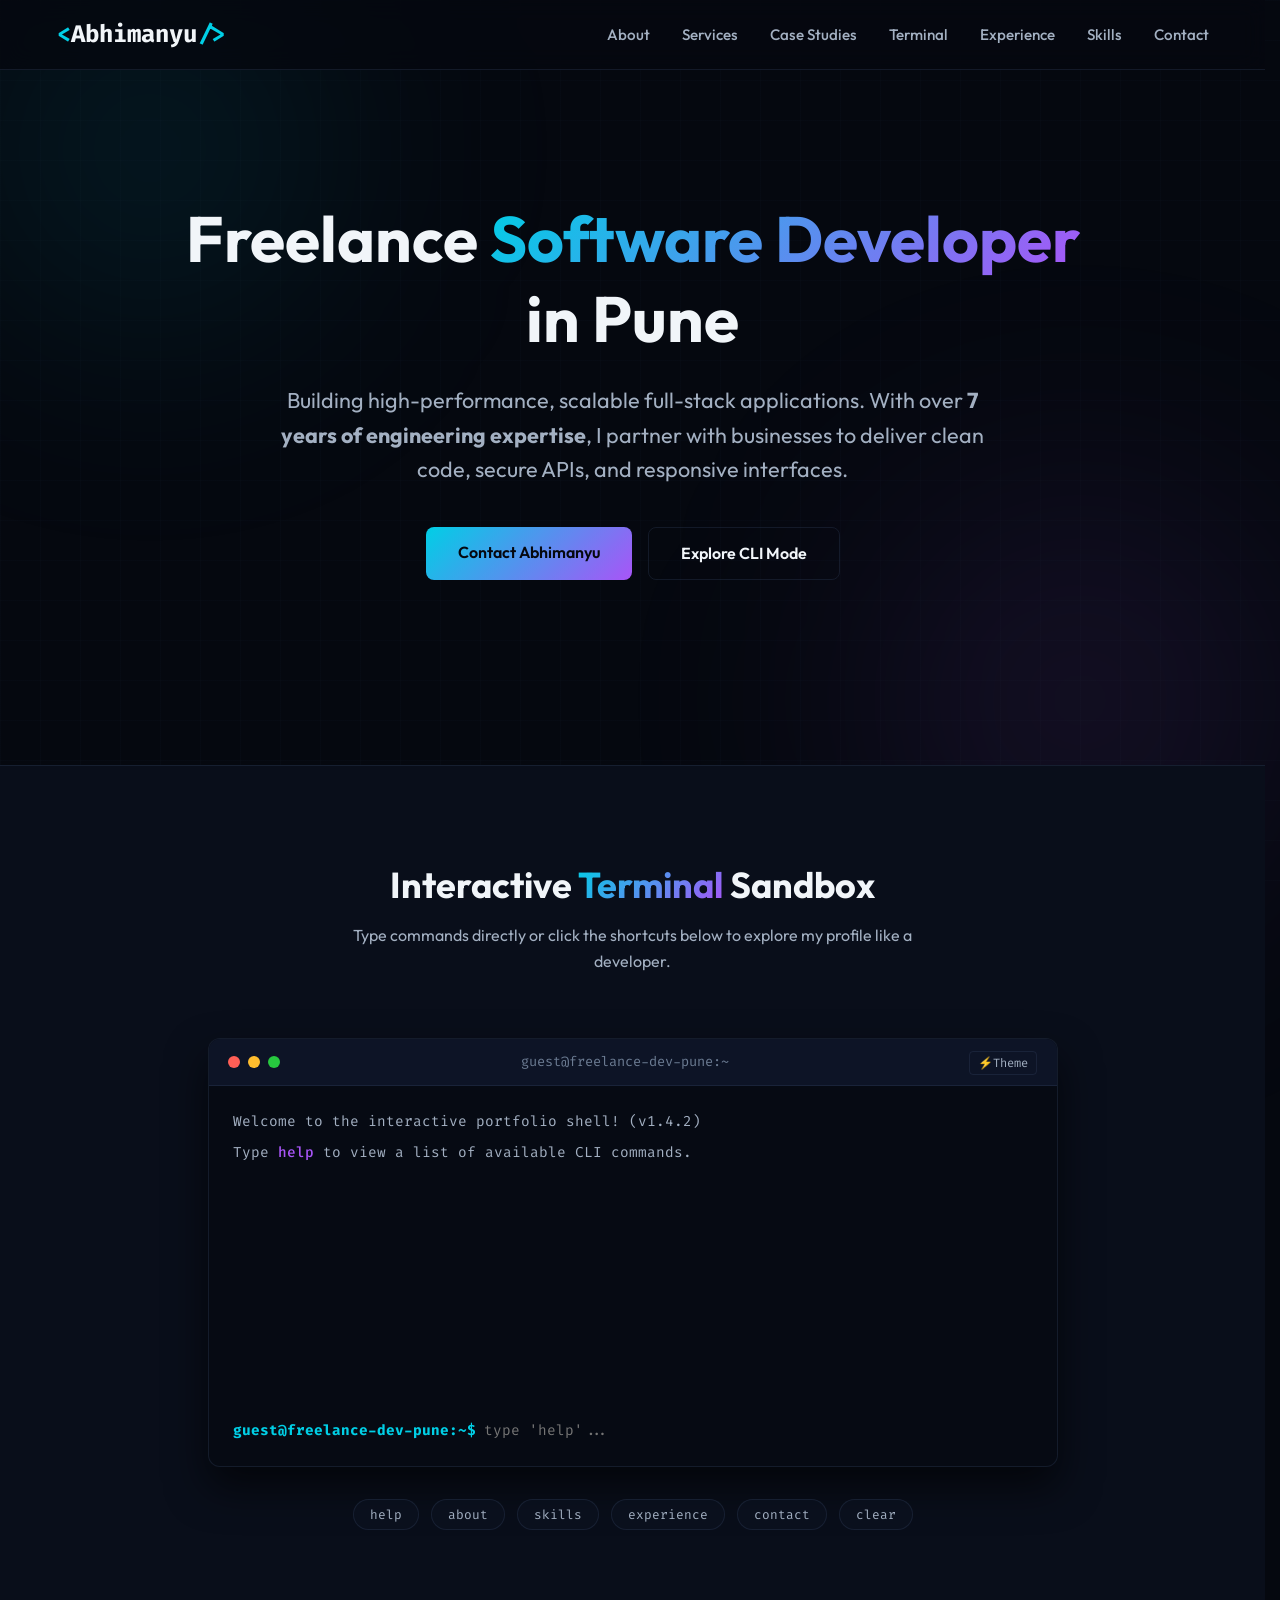
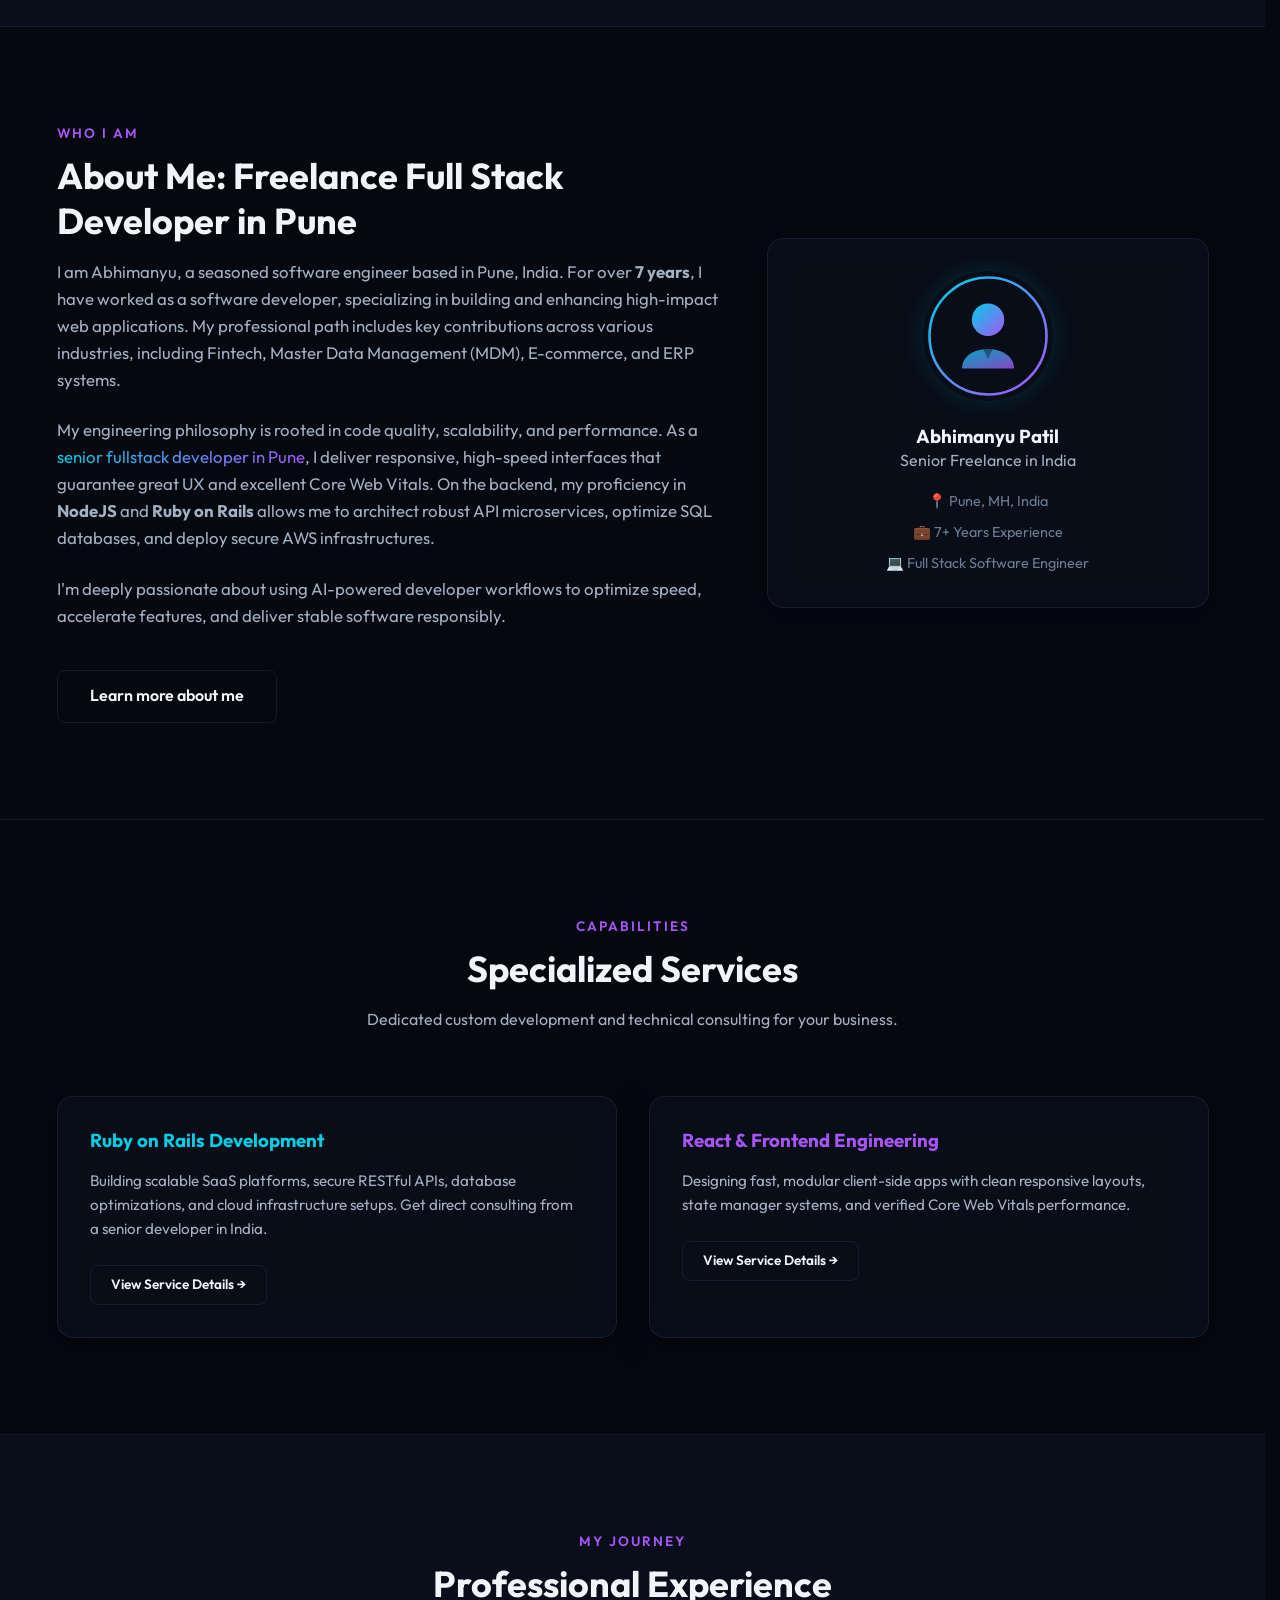
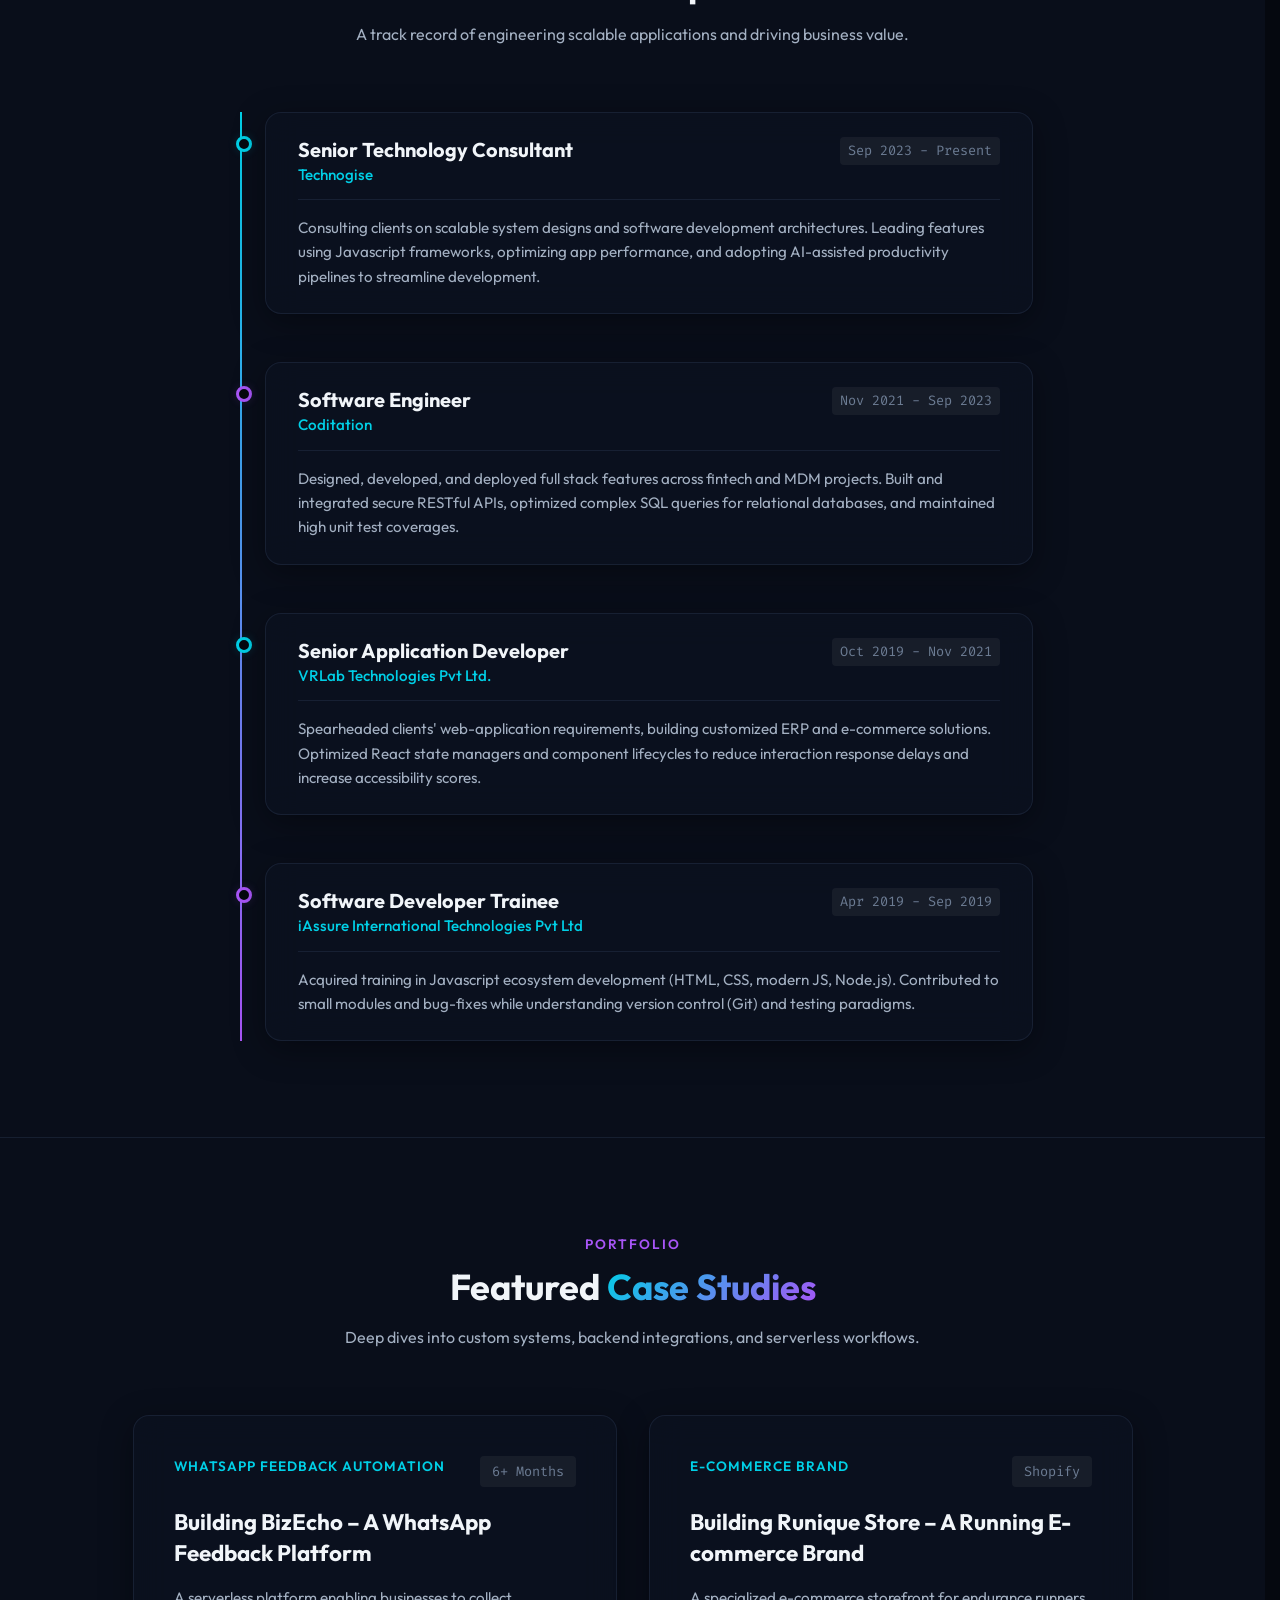
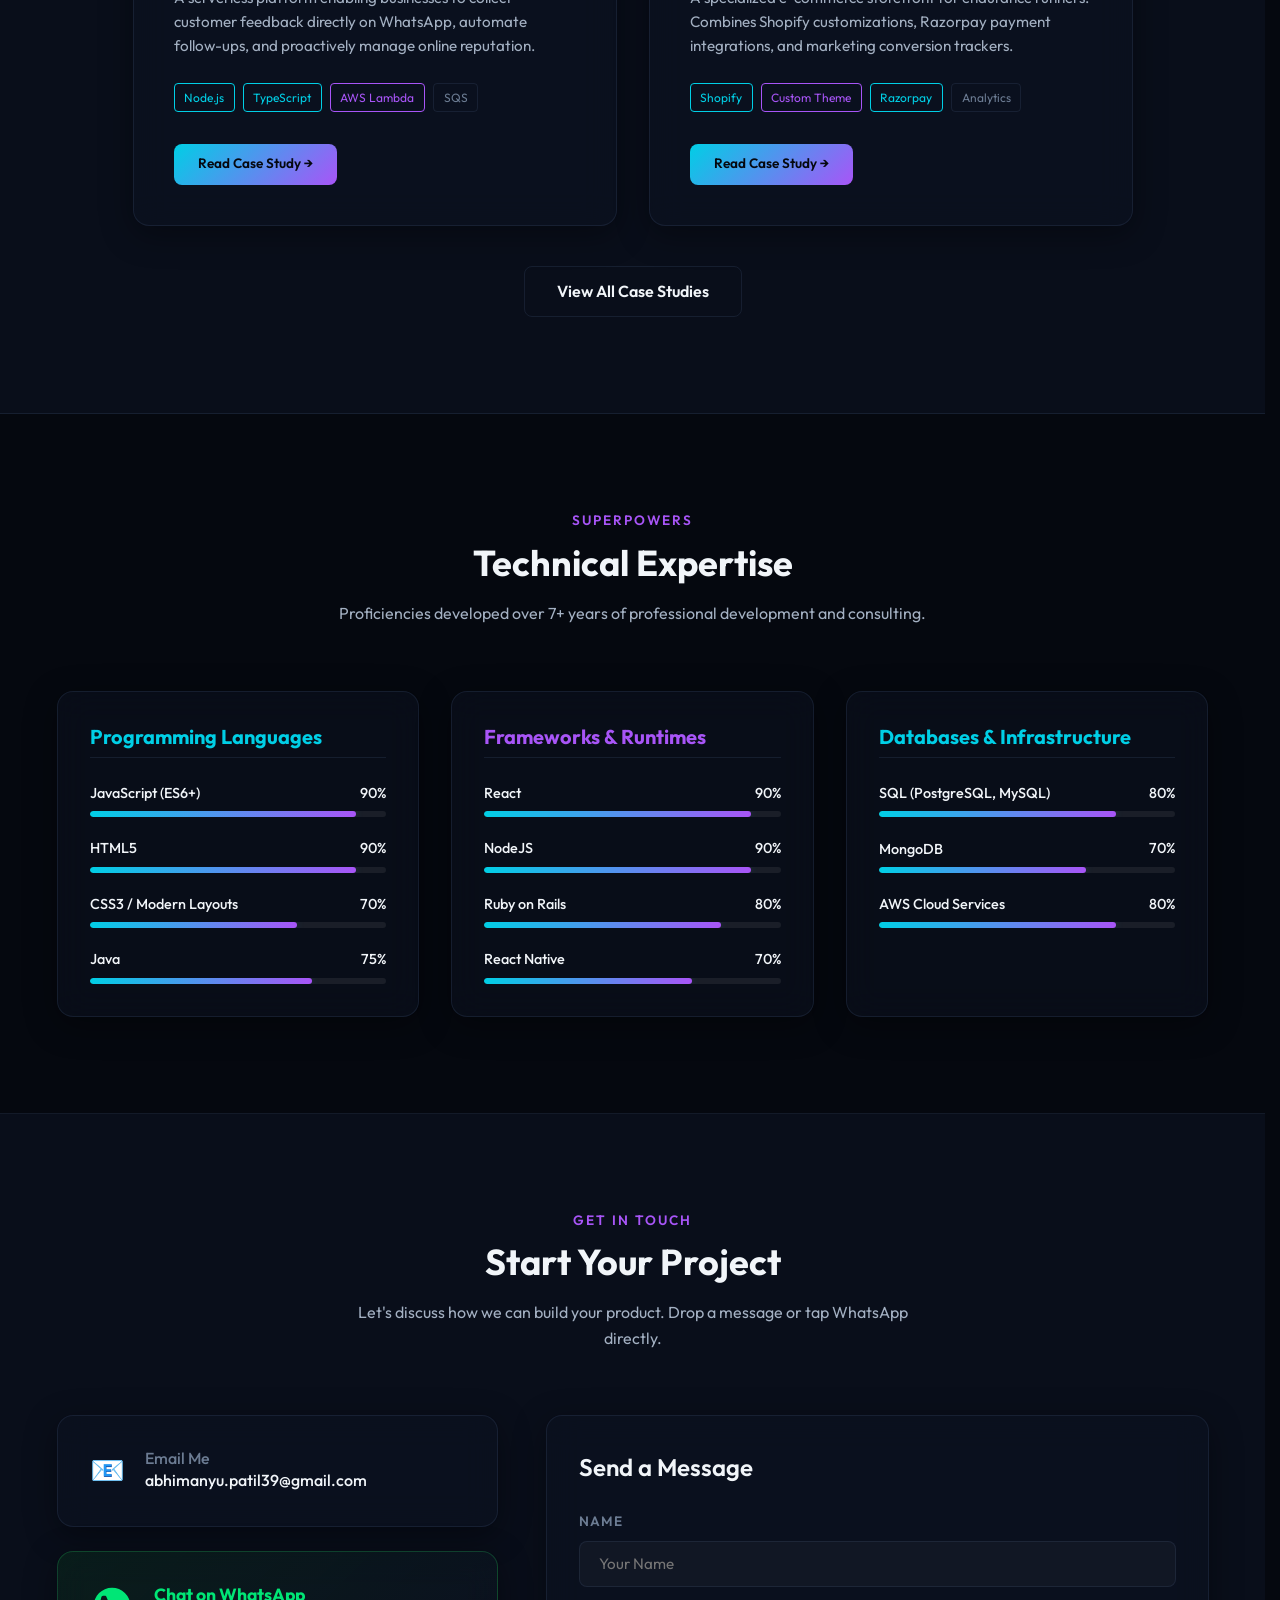
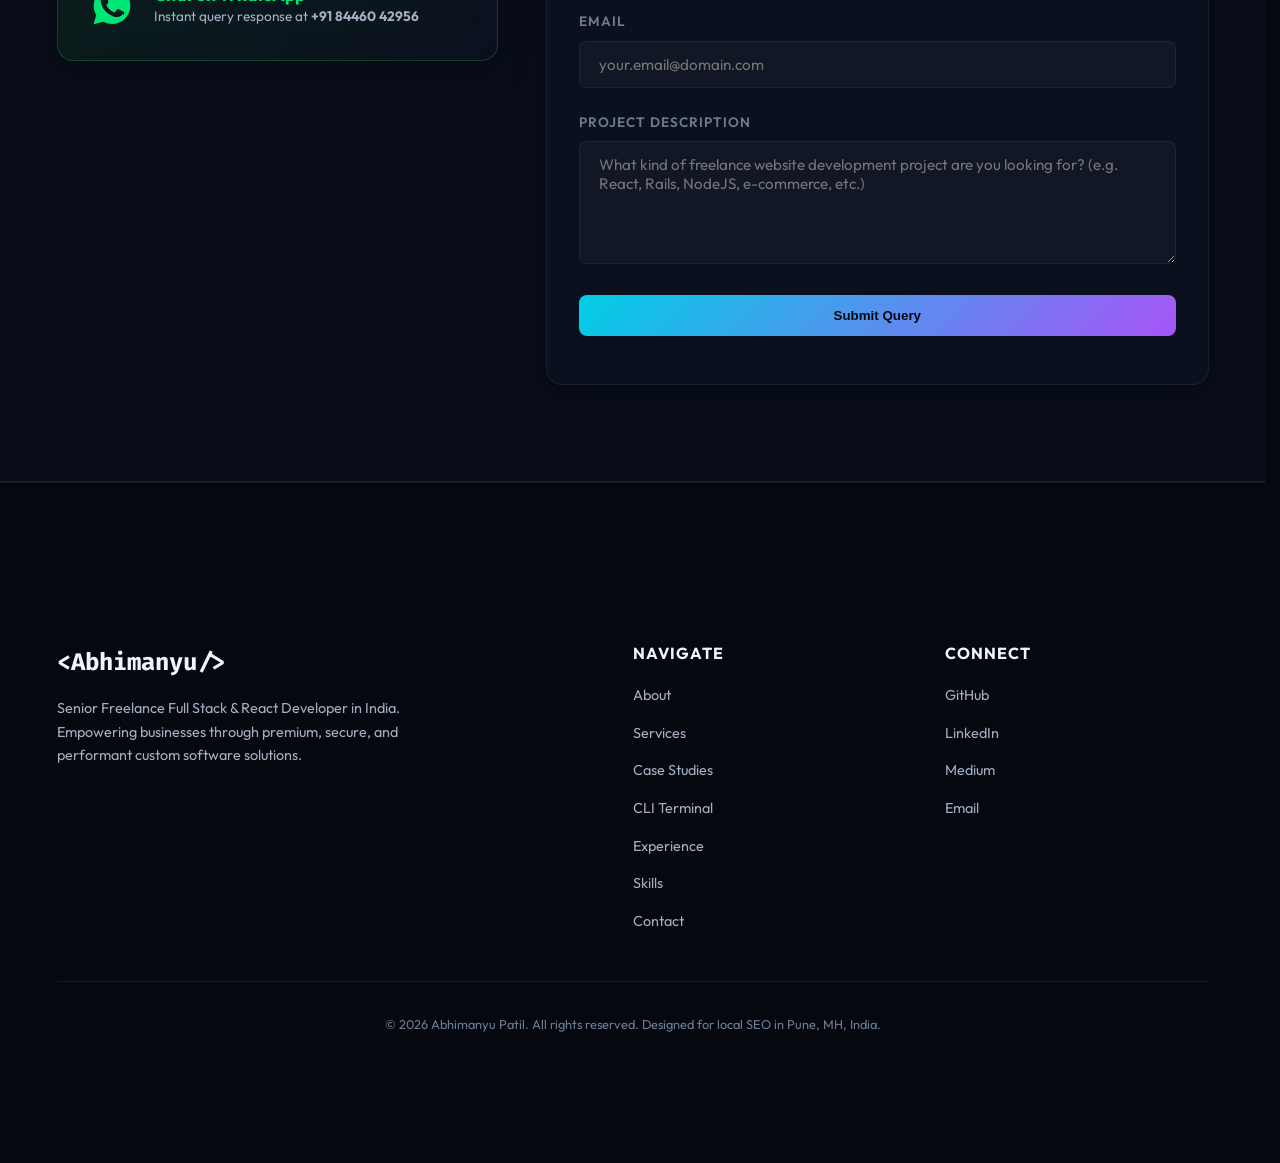
==== commit fe32c17c: "feat: add About page and homepage links" ====
--- a/index.html
+++ b/index.html
@@ -353,6 +353,9 @@
             I'm deeply passionate about using AI-powered developer workflows to optimize speed, accelerate features, and
             deliver stable software responsibly.
           </p>
+          <div style="margin-block-start: 2.5rem;">
+            <a href="about.html" class="btn btn-secondary">Learn more about me</a>
+          </div>
         </div>
 
         <div class="about-visual">
--- a/index.css
+++ b/index.css
@@ -1020,3 +1020,98 @@
 .breadcrumb li span.current {
   color: var(--neon-cyan);
 }
+
+/* About Page Specific Styles */
+.about-grid-3 {
+  display: grid;
+  grid-template-columns: repeat(auto-fit, minmax(300px, 1fr));
+  gap: 1.5rem;
+}
+
+.about-grid-2 {
+  display: grid;
+  grid-template-columns: 1fr;
+  gap: 2rem;
+  margin-block-start: 2rem;
+}
+
+@media (min-width: 768px) {
+  .about-grid-2 {
+    grid-template-columns: 1fr 1fr;
+  }
+}
+
+.tech-card {
+  padding: 2rem;
+  background: var(--bg-card);
+  border: 1px solid var(--border-color);
+  border-radius: var(--border-radius-md);
+  transition: transform 0.2s, border-color 0.2s;
+}
+
+.tech-card:hover {
+  transform: translateY(-4px);
+  border-color: var(--neon-cyan);
+}
+
+.tech-icon {
+  font-size: 2rem;
+  margin-block-end: 1rem;
+  color: var(--neon-cyan);
+}
+
+.tech-card h3 {
+  margin-block-end: 0.75rem;
+  font-size: 1.25rem;
+  color: var(--text-primary);
+}
+
+.tech-card p {
+  font-size: 0.95rem;
+  color: var(--text-secondary);
+  line-height: 1.6;
+}
+
+/* Process Timeline */
+.process-steps {
+  display: grid;
+  grid-template-columns: 1fr;
+  gap: 1.5rem;
+  position: relative;
+}
+
+@media (min-width: 992px) {
+  .process-steps {
+    grid-template-columns: repeat(5, 1fr);
+  }
+}
+
+.process-step {
+  position: relative;
+  background: var(--bg-card);
+  border: 1px solid var(--border-color);
+  border-radius: var(--border-radius-md);
+  padding: 1.5rem;
+}
+
+.process-number {
+  font-family: var(--font-mono);
+  font-size: 2.5rem;
+  font-weight: 800;
+  color: rgba(255, 255, 255, 0.05);
+  position: absolute;
+  top: 1rem;
+  right: 1.5rem;
+}
+
+.process-step h3 {
+  font-size: 1.1rem;
+  margin-block-end: 0.5rem;
+  color: var(--text-primary);
+}
+
+.process-step p {
+  font-size: 0.85rem;
+  color: var(--text-secondary);
+  line-height: 1.5;
+}
